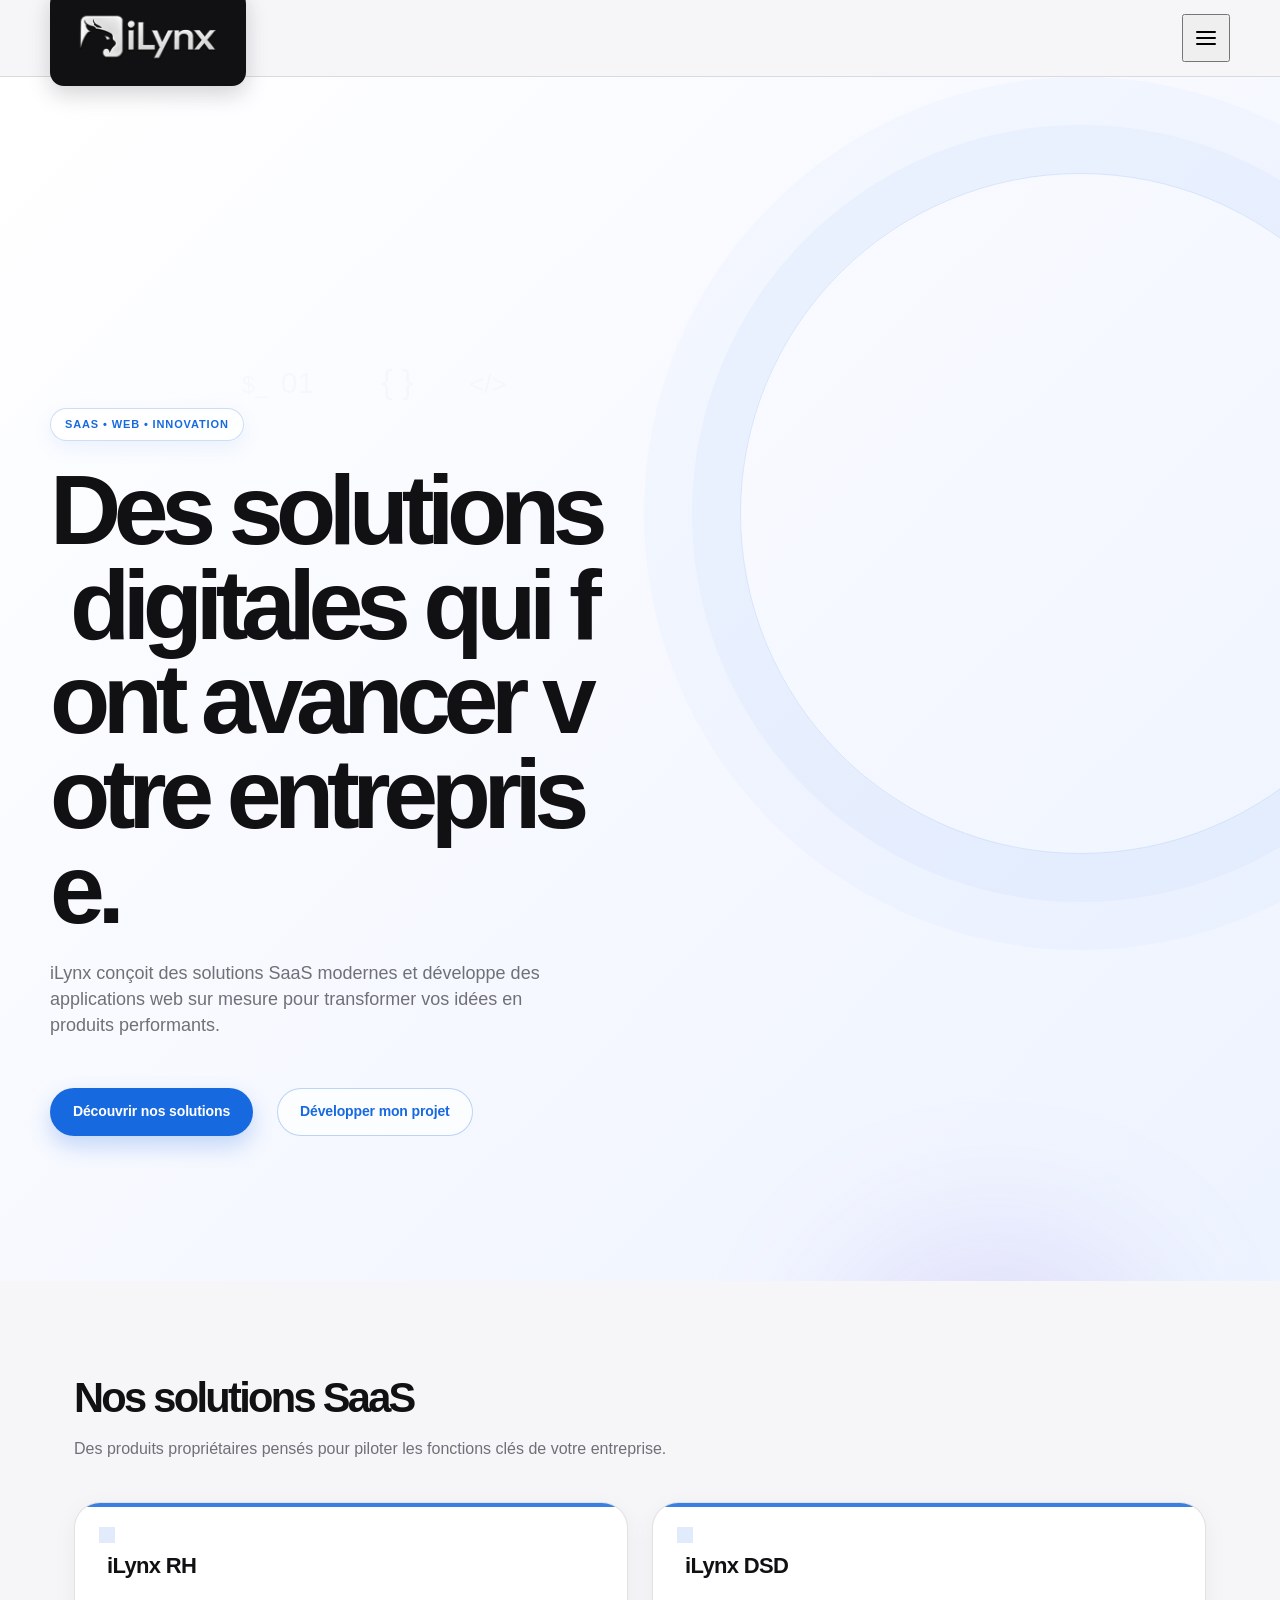
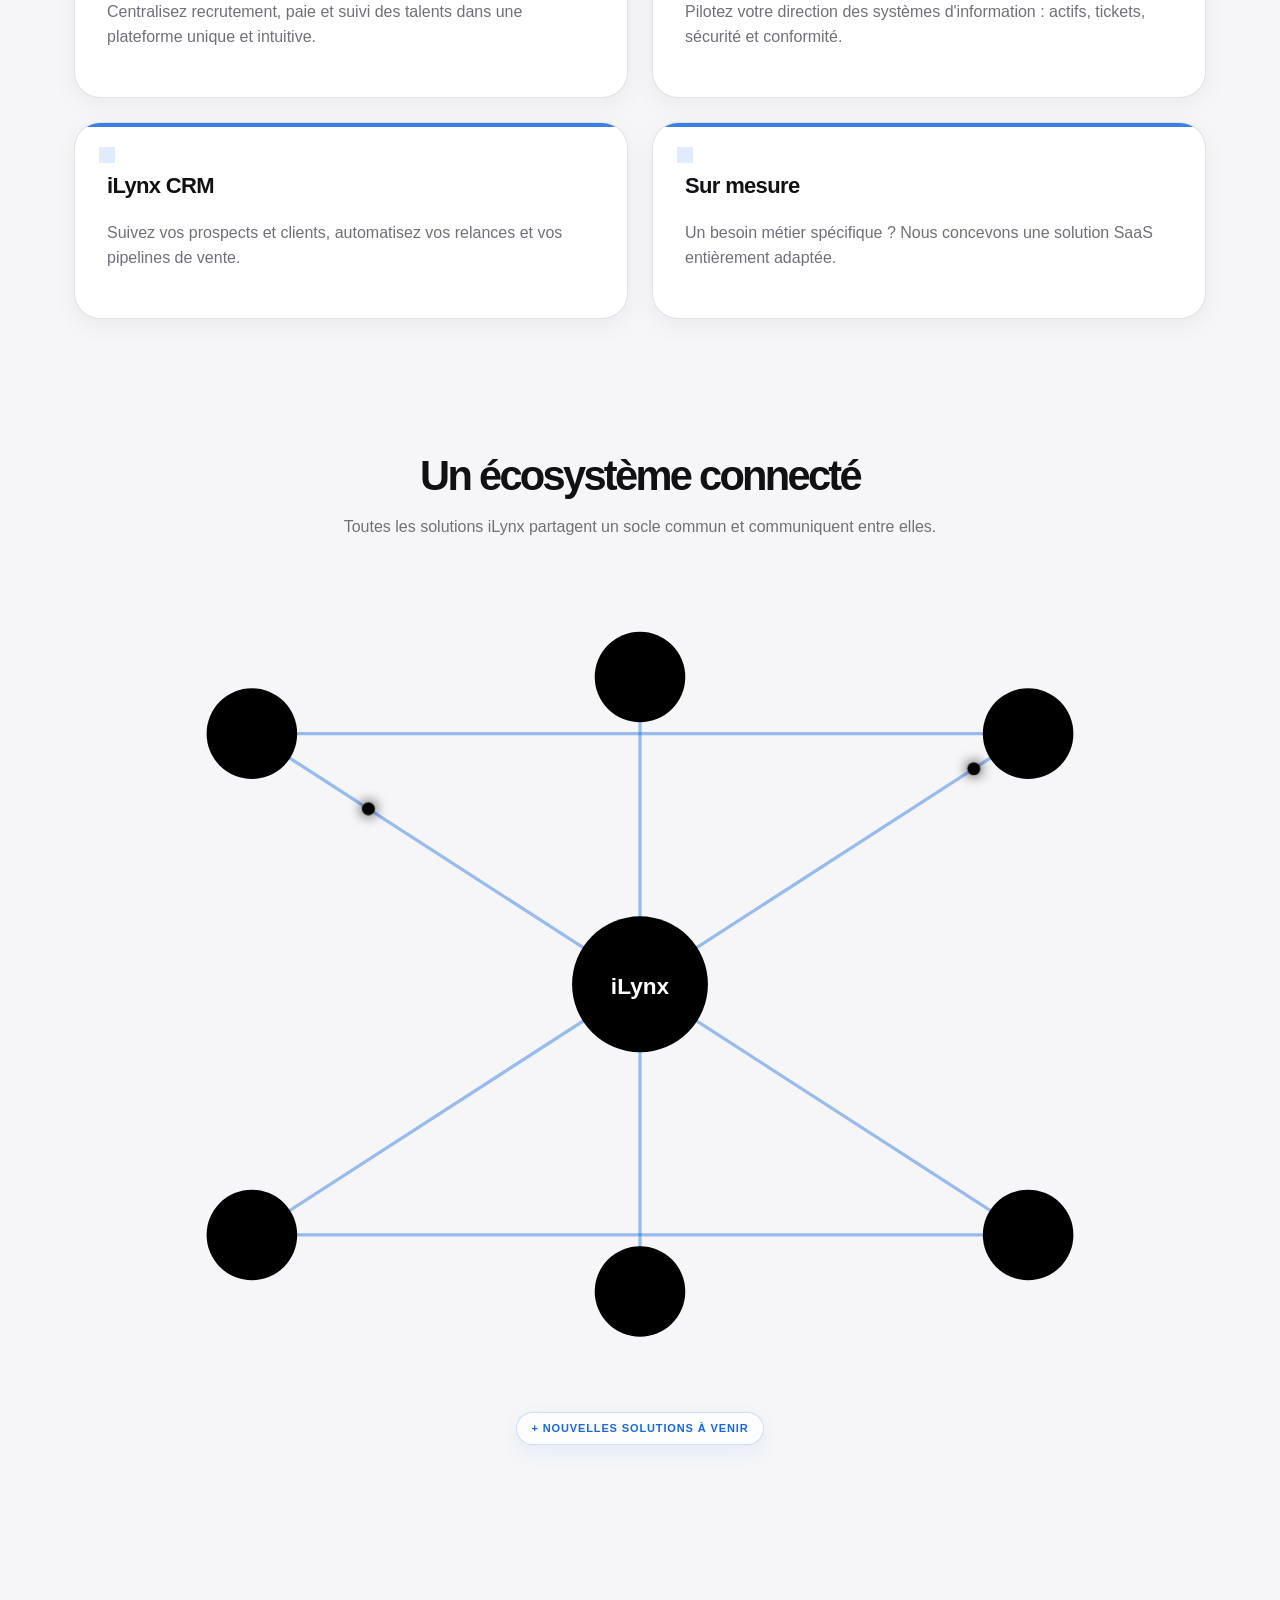
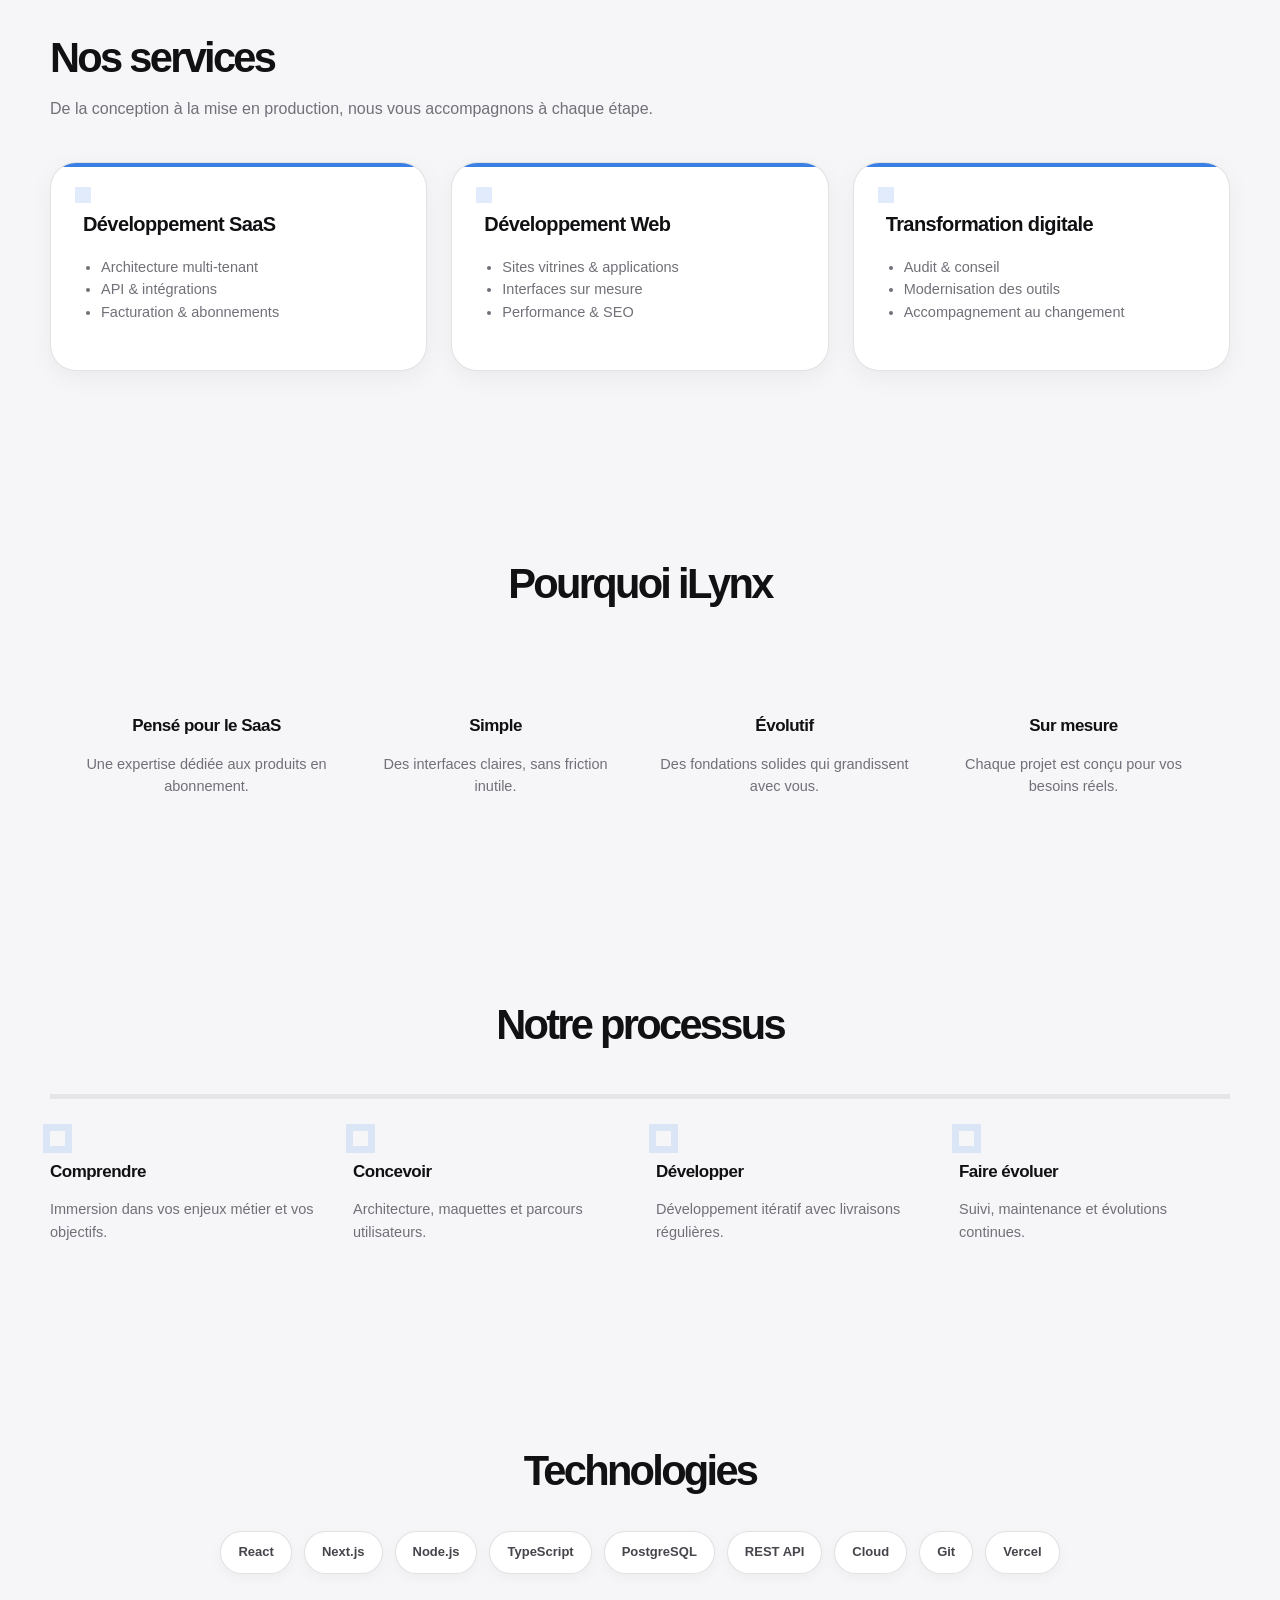
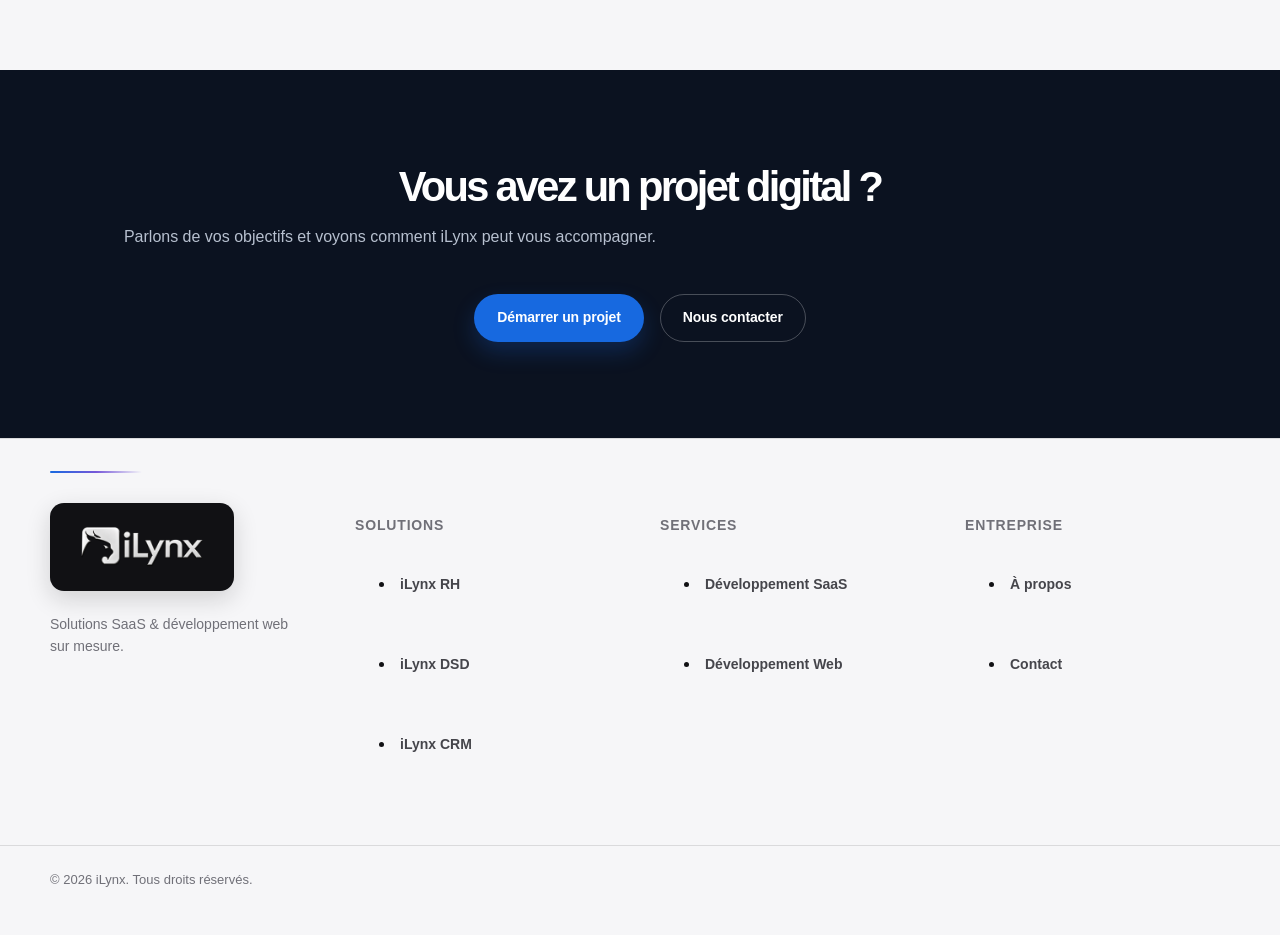
==== index.html @ 62eb61f1 "Add files via upload" ====
<!DOCTYPE html>
<html lang="fr">
<head>
<meta charset="UTF-8">
<meta name="viewport" content="width=device-width, initial-scale=1.0">
<title>iLynx — Solutions SaaS &amp; Développement Web</title>
<meta name="description" content="iLynx conçoit des solutions SaaS innovantes et développe des applications web sur mesure pour accompagner les entreprises dans leur transformation digitale.">
<meta property="og:title" content="iLynx — Solutions SaaS & Développement Web">
<meta property="og:description" content="iLynx conçoit des solutions SaaS innovantes et développe des applications web sur mesure.">
<meta property="og:type" content="website">
<meta name="twitter:card" content="summary_large_image">
<link rel="canonical" href="https://www.ilynx.fr/">
<link rel="icon" href="assets/favicon.png">
<meta name="theme-color" content="#2563EB">
<link rel="preconnect" href="https://fonts.googleapis.com">
<link href="https://fonts.googleapis.com/css2?family=Montserrat:wght@400;500;600;700;800&display=swap" rel="stylesheet">
<link rel="stylesheet" href="assets/utilities.css">
<link rel="stylesheet" href="assets/styles.css">
</head>
<body>

<!-- ===== HEADER ===== -->
<header class="site-header">
  <div class="container flex items-center justify-between" style="height:76px">
    <a href="index.html" class="flex items-center gap-2" aria-label="iLynx — accueil">
      <img src="assets/iLynx-logo-light.png" alt="iLynx" style="height:96px">
    </a>
    <nav class="hidden md:flex items-center gap-8" aria-label="Navigation principale">
      <a class="nav-link" href="index.html">Accueil</a>
      <a class="nav-link" href="solutions.html">Solutions SaaS</a>
      <a class="nav-link" href="services.html">Services</a>
      <a class="nav-link" href="a-propos.html">À propos</a>
      <a class="nav-link" href="contact.html">Contact</a>
    </nav>
    <div class="hidden md:flex">
      <a href="contact.html" class="btn btn-primary">Parler à un expert</a>
    </div>
    <button class="md:hidden" data-menu-toggle aria-label="Ouvrir le menu" aria-expanded="false" style="width:48px;height:48px;display:flex;align-items:center;justify-content:center">
      <svg width="24" height="24" viewBox="0 0 24 24" fill="none" stroke="currentColor" stroke-width="2" stroke-linecap="round"><path d="M3 6h18M3 12h18M3 18h18"/></svg>
    </button>
  </div>
  <div class="md:hidden glass" data-mobile-menu style="max-height:0; overflow:hidden; transition:max-height .3s ease; border-top:1px solid var(--card-border)">
    <nav class="container flex flex-col gap-1 py-4" aria-label="Navigation mobile">
      <a class="nav-link py-3" href="index.html">Accueil</a>
      <a class="nav-link py-3" href="solutions.html">Solutions SaaS</a>
      <a class="nav-link py-3" href="services.html">Services</a>
      <a class="nav-link py-3" href="a-propos.html">À propos</a>
      <a class="nav-link py-3" href="contact.html">Contact</a>
      <a href="contact.html" class="btn btn-primary justify-center mt-2">Parler à un expert</a>
    </nav>
  </div>
</header>

<!-- ===== HERO ===== -->
<section class="hero">
  <div class="mesh" aria-hidden="true"></div>
  <canvas id="binary-canvas" aria-hidden="true"></canvas>
  <span class="code-symbol" aria-hidden="true" style="top:14%;left:6%;font-size:34px;color:var(--accent-blue)">{ }</span>
  <span class="code-symbol" aria-hidden="true" style="top:64%;left:10%;font-size:26px;color:var(--accent-green);animation-delay:1s">&lt;/&gt;</span>
  <span class="code-symbol" aria-hidden="true" style="top:22%;right:8%;font-size:30px;color:var(--accent-violet);animation-delay:2s">01</span>
  <span class="code-symbol" aria-hidden="true" style="top:72%;right:14%;font-size:24px;color:var(--accent-cyan);animation-delay:.5s">$_</span>

  <div class="container relative grid md:grid-cols-2 gap-14 items-center" style="z-index:1">
    <div>
      <span class="hero-badge">SaaS • Web • Innovation</span>
      <h1 class="mt-6" data-letters>Des solutions digitales qui font avancer votre entreprise.</h1>
      <p class="mt-6" style="color:var(--muted); font-size:18px; max-width:52ch">
        iLynx conçoit des solutions SaaS modernes et développe des applications web sur mesure pour transformer vos idées en produits performants.
      </p>
      <div class="flex flex-wrap gap-4 mt-8">
        <a href="solutions.html" class="btn btn-primary">Découvrir nos solutions</a>
        <a href="contact.html" class="btn btn-ghost">Développer mon projet</a>
      </div>
    </div>

    <div class="dash p-6" aria-hidden="true">
      <div class="flex items-center justify-between mb-5">
        <div class="flex gap-2">
          <span style="width:10px;height:10px;border-radius:999px;background:var(--accent-orange)"></span>
          <span style="width:10px;height:10px;border-radius:999px;background:var(--accent-green)"></span>
          <span style="width:10px;height:10px;border-radius:999px;background:var(--accent-blue)"></span>
        </div>
        <span style="font-size:12px;color:var(--muted)">iLynx • dashboard</span>
      </div>
      <div class="grid grid-cols-3 gap-4 mb-5">
        <div class="card p-4" style="--card-accent:var(--accent-blue)">
          <p style="font-size:11px;color:var(--muted)">Utilisateurs actifs</p>
          <p style="font-size:22px;font-weight:800">12 480</p>
        </div>
        <div class="card p-4" style="--card-accent:var(--accent-cyan)">
          <p style="font-size:11px;color:var(--muted)">Uptime</p>
          <p style="font-size:22px;font-weight:800">99,98%</p>
        </div>
        <div class="card p-4" style="--card-accent:var(--accent-violet)">
          <p style="font-size:11px;color:var(--muted)">Déploiements</p>
          <p style="font-size:22px;font-weight:800">+38</p>
        </div>
      </div>
      <div class="flex flex-col gap-2">
        <div class="dash-bar" style="width:92%"></div>
        <div class="dash-bar" style="width:68%; background:linear-gradient(90deg,var(--accent-violet),var(--accent-cyan))"></div>
        <div class="dash-bar" style="width:80%; background:linear-gradient(90deg,var(--accent-green),var(--accent-cyan))"></div>
        <div class="dash-bar" style="width:45%; background:linear-gradient(90deg,var(--accent-orange),var(--accent-violet))"></div>
      </div>
    </div>
  </div>
</section>

<!-- ===== SOLUTIONS SAAS ===== -->
<section class="container" style="padding:96px 24px">
  <div class="reveal max-w-2xl">
    <h2 style="font-size:clamp(1.9rem,3.4vw,2.6rem)">Nos solutions SaaS</h2>
    <p class="mt-3" style="color:var(--muted)">Des produits propriétaires pensés pour piloter les fonctions clés de votre entreprise.</p>
  </div>

  <div class="grid md:grid-cols-2 gap-6 mt-10">
    <a href="solutions/rh.html" class="card reveal" data-tilt style="--card-accent:var(--accent-blue)">
      <span class="accent-dot"></span>
      <h3 class="mt-4" style="font-size:22px">iLynx RH</h3>
      <p class="mt-2" style="color:var(--muted)">Centralisez recrutement, paie et suivi des talents dans une plateforme unique et intuitive.</p>
    </a>
    <a href="solutions/dsd.html" class="card reveal" data-tilt style="--card-accent:var(--accent-cyan)">
      <span class="accent-dot"></span>
      <h3 class="mt-4" style="font-size:22px">iLynx DSD</h3>
      <p class="mt-2" style="color:var(--muted)">Pilotez votre direction des systèmes d'information : actifs, tickets, sécurité et conformité.</p>
    </a>
    <a href="solutions/crm.html" class="card reveal" data-tilt style="--card-accent:var(--accent-violet)">
      <span class="accent-dot"></span>
      <h3 class="mt-4" style="font-size:22px">iLynx CRM</h3>
      <p class="mt-2" style="color:var(--muted)">Suivez vos prospects et clients, automatisez vos relances et vos pipelines de vente.</p>
    </a>
    <a href="services.html" class="card reveal" data-tilt style="--card-accent:var(--accent-green)">
      <span class="accent-dot"></span>
      <h3 class="mt-4" style="font-size:22px">Sur mesure</h3>
      <p class="mt-2" style="color:var(--muted)">Un besoin métier spécifique ? Nous concevons une solution SaaS entièrement adaptée.</p>
    </a>
  </div>
</section>

<!-- ===== ECOSYSTEME ===== -->
<section class="container reveal" style="padding:40px 24px 96px">
  <div class="text-center max-w-2xl mx-auto">
    <h2 style="font-size:clamp(1.9rem,3.4vw,2.6rem)">Un écosystème connecté</h2>
    <p class="mt-3" style="color:var(--muted)">Toutes les solutions iLynx partagent un socle commun et communiquent entre elles.</p>
  </div>
  <div class="flex justify-center mt-10">
    <svg class="ecosystem-network" viewBox="0 0 700 500" role="img" aria-label="Écosystème iLynx connecté">
      <defs>
        <linearGradient id="eco-gradient-blue" x1="0" y1="0" x2="1" y2="1"><stop offset="0" stop-color="var(--accent-blue)"/><stop offset="1" stop-color="var(--accent-violet)"/></linearGradient>
        <filter id="eco-glow" x="-80%" y="-80%" width="260%" height="260%"><feGaussianBlur stdDeviation="4" result="blur"/><feMerge><feMergeNode in="blur"/><feMergeNode in="SourceGraphic"/></feMerge></filter>
      </defs>
      <g class="ecosystem-connections" fill="none" stroke="url(#eco-gradient-blue)" stroke-width="2">
        <line class="eco-line" x1="350" y1="250" x2="110" y2="95"/><line class="eco-line" x1="350" y1="250" x2="350" y2="60"/><line class="eco-line" x1="350" y1="250" x2="590" y2="95"/><line class="eco-line" x1="350" y1="250" x2="110" y2="405"/><line class="eco-line" x1="350" y1="250" x2="350" y2="440"/><line class="eco-line" x1="350" y1="250" x2="590" y2="405"/><line class="eco-line eco-cross" x1="110" y1="95" x2="590" y2="95"/><line class="eco-line eco-cross" x1="110" y1="405" x2="590" y2="405"/>
      </g>
      <g class="eco-particles" fill="var(--accent-cyan)" filter="url(#eco-glow)">
        <circle class="eco-particle" r="4"><animateMotion dur="4s" repeatCount="indefinite" path="M350 250 L110 95"/></circle><circle class="eco-particle" r="4"><animateMotion dur="5s" begin="-1.5s" repeatCount="indefinite" path="M350 250 L590 95"/></circle><circle class="eco-particle" r="4"><animateMotion dur="4.5s" begin="-2s" repeatCount="indefinite" path="M350 250 L110 405"/></circle><circle class="eco-particle" r="4"><animateMotion dur="5.5s" begin="-2.8s" repeatCount="indefinite" path="M350 250 L590 405"/></circle>
      </g>
      <g class="eco-orbit eco-orbit-one" fill="none" stroke="var(--accent-blue)" stroke-opacity=".18"><ellipse cx="350" cy="250" rx="238" ry="145"/></g>
      <g class="eco-orbit eco-orbit-two" fill="none" stroke="var(--accent-violet)" stroke-opacity=".16"><ellipse cx="350" cy="250" rx="165" ry="218"/></g>
      <g class="eco-nodes">
        <circle class="eco-core" cx="350" cy="250" r="42" fill="var(--accent-blue)"/><text class="eco-core-label" x="350" y="256" text-anchor="middle" fill="#fff" font-weight="700" font-size="14">iLynx</text>
        <g class="eco-node"><circle cx="110" cy="95" r="28" fill="var(--card)" stroke="var(--accent-blue)" stroke-width="2"/><text x="110" y="100" text-anchor="middle" fill="var(--text)" font-weight="700" font-size="11">RH</text></g>
        <g class="eco-node"><circle cx="350" cy="60" r="28" fill="var(--card)" stroke="var(--accent-cyan)" stroke-width="2"/><text x="350" y="65" text-anchor="middle" fill="var(--text)" font-weight="700" font-size="11">DSD</text></g>
        <g class="eco-node"><circle cx="590" cy="95" r="28" fill="var(--card)" stroke="var(--accent-violet)" stroke-width="2"/><text x="590" y="100" text-anchor="middle" fill="var(--text)" font-weight="700" font-size="11">CRM</text></g>
        <g class="eco-node"><circle cx="110" cy="405" r="28" fill="var(--card)" stroke="var(--accent-green)" stroke-width="2"/><text x="110" y="410" text-anchor="middle" fill="var(--text)" font-weight="700" font-size="11">WEB</text></g>
        <g class="eco-node"><circle cx="350" cy="440" r="28" fill="var(--card)" stroke="var(--accent-orange)" stroke-width="2"/><text x="350" y="445" text-anchor="middle" fill="var(--text)" font-weight="700" font-size="11">SaaS</text></g>
        <g class="eco-node"><circle cx="590" cy="405" r="28" fill="var(--card)" stroke="var(--accent-cyan)" stroke-width="2"/><text x="590" y="410" text-anchor="middle" fill="var(--text)" font-weight="700" font-size="11">API</text></g>
      </g>
    </svg>
  </div>
  <div class="text-center mt-6">
    <span class="hero-badge">+ nouvelles solutions à venir</span>
  </div>
</section>

<!-- ===== SERVICES ===== -->
<section style="background:color-mix(in srgb, var(--card) 60%, var(--bg)); padding:96px 0">
  <div class="container">
    <div class="reveal max-w-2xl">
      <h2 style="font-size:clamp(1.9rem,3.4vw,2.6rem)">Nos services</h2>
      <p class="mt-3" style="color:var(--muted)">De la conception à la mise en production, nous vous accompagnons à chaque étape.</p>
    </div>
    <div class="grid md:grid-cols-3 gap-6 mt-10">
      <a href="services/developpement-saas.html" class="card reveal" data-tilt style="--card-accent:var(--accent-orange)">
        <span class="accent-dot"></span>
        <h3 class="mt-4" style="font-size:20px">Développement SaaS</h3>
        <ul class="mt-3" style="color:var(--muted); font-size:14.5px; padding-left:18px">
          <li>Architecture multi-tenant</li>
          <li>API &amp; intégrations</li>
          <li>Facturation &amp; abonnements</li>
        </ul>
      </a>
      <a href="services/developpement-web.html" class="card reveal" data-tilt style="--card-accent:var(--accent-violet)">
        <span class="accent-dot"></span>
        <h3 class="mt-4" style="font-size:20px">Développement Web</h3>
        <ul class="mt-3" style="color:var(--muted); font-size:14.5px; padding-left:18px">
          <li>Sites vitrines &amp; applications</li>
          <li>Interfaces sur mesure</li>
          <li>Performance &amp; SEO</li>
        </ul>
      </a>
      <a href="services.html" class="card reveal" data-tilt style="--card-accent:var(--accent-cyan)">
        <span class="accent-dot"></span>
        <h3 class="mt-4" style="font-size:20px">Transformation digitale</h3>
        <ul class="mt-3" style="color:var(--muted); font-size:14.5px; padding-left:18px">
          <li>Audit &amp; conseil</li>
          <li>Modernisation des outils</li>
          <li>Accompagnement au changement</li>
        </ul>
      </a>
    </div>
  </div>
</section>

<!-- ===== POURQUOI ILYNX ===== -->
<section class="container reveal" style="padding:96px 24px">
  <h2 class="text-center" style="font-size:clamp(1.9rem,3.4vw,2.6rem)">Pourquoi iLynx</h2>
  <div class="grid md:grid-cols-4 gap-6 mt-10">
    <div class="text-center">
      <div class="mx-auto flex items-center justify-center" style="width:56px;height:56px;border-radius:16px;background:color-mix(in srgb, var(--accent-blue) 14%, transparent)">
        <svg width="26" height="26" fill="none" stroke="var(--accent-blue)" stroke-width="2"><path d="M3 21h20M6 21V9l7-5 7 5v12" stroke-linecap="round" stroke-linejoin="round"/></svg>
      </div>
      <h3 class="mt-4" style="font-size:17px">Pensé pour le SaaS</h3>
      <p class="mt-2" style="color:var(--muted); font-size:14.5px">Une expertise dédiée aux produits en abonnement.</p>
    </div>
    <div class="text-center">
      <div class="mx-auto flex items-center justify-center" style="width:56px;height:56px;border-radius:16px;background:color-mix(in srgb, var(--accent-cyan) 14%, transparent)">
        <svg width="26" height="26" fill="none" stroke="var(--accent-cyan)" stroke-width="2"><path d="M4 12h20M4 6h20M4 18h20" stroke-linecap="round"/></svg>
      </div>
      <h3 class="mt-4" style="font-size:17px">Simple</h3>
      <p class="mt-2" style="color:var(--muted); font-size:14.5px">Des interfaces claires, sans friction inutile.</p>
    </div>
    <div class="text-center">
      <div class="mx-auto flex items-center justify-center" style="width:56px;height:56px;border-radius:16px;background:color-mix(in srgb, var(--accent-violet) 14%, transparent)">
        <svg width="26" height="26" fill="none" stroke="var(--accent-violet)" stroke-width="2"><path d="M13 3v18M3 13h18" stroke-linecap="round"/></svg>
      </div>
      <h3 class="mt-4" style="font-size:17px">Évolutif</h3>
      <p class="mt-2" style="color:var(--muted); font-size:14.5px">Des fondations solides qui grandissent avec vous.</p>
    </div>
    <div class="text-center">
      <div class="mx-auto flex items-center justify-center" style="width:56px;height:56px;border-radius:16px;background:color-mix(in srgb, var(--accent-green) 14%, transparent)">
        <svg width="26" height="26" fill="none" stroke="var(--accent-green)" stroke-width="2"><path d="M12 3l9 4-9 4-9-4 9-4zM3 15l9 4 9-4" stroke-linecap="round" stroke-linejoin="round"/></svg>
      </div>
      <h3 class="mt-4" style="font-size:17px">Sur mesure</h3>
      <p class="mt-2" style="color:var(--muted); font-size:14.5px">Chaque projet est conçu pour vos besoins réels.</p>
    </div>
  </div>
</section>

<!-- ===== PROCESSUS ===== -->
<section style="background:color-mix(in srgb, var(--card) 60%, var(--bg)); padding:96px 0">
  <div class="container reveal" data-timeline>
    <h2 class="text-center" style="font-size:clamp(1.9rem,3.4vw,2.6rem)">Notre processus</h2>
    <div class="timeline-track mt-12 mb-8"><div class="timeline-fill"></div></div>
    <div class="grid md:grid-cols-4 gap-8">
      <div>
        <div class="timeline-dot" style="background:var(--accent-blue); color:var(--accent-blue)"></div>
        <h3 class="mt-4" style="font-size:17px">Comprendre</h3>
        <p class="mt-2" style="color:var(--muted); font-size:14.5px">Immersion dans vos enjeux métier et vos objectifs.</p>
      </div>
      <div>
        <div class="timeline-dot" style="background:var(--accent-cyan); color:var(--accent-cyan)"></div>
        <h3 class="mt-4" style="font-size:17px">Concevoir</h3>
        <p class="mt-2" style="color:var(--muted); font-size:14.5px">Architecture, maquettes et parcours utilisateurs.</p>
      </div>
      <div>
        <div class="timeline-dot" style="background:var(--accent-violet); color:var(--accent-violet)"></div>
        <h3 class="mt-4" style="font-size:17px">Développer</h3>
        <p class="mt-2" style="color:var(--muted); font-size:14.5px">Développement itératif avec livraisons régulières.</p>
      </div>
      <div>
        <div class="timeline-dot" style="background:var(--accent-green); color:var(--accent-green)"></div>
        <h3 class="mt-4" style="font-size:17px">Faire évoluer</h3>
        <p class="mt-2" style="color:var(--muted); font-size:14.5px">Suivi, maintenance et évolutions continues.</p>
      </div>
    </div>
  </div>
</section>

<!-- ===== TECHNOLOGIES ===== -->
<section class="container reveal" style="padding:96px 24px">
  <h2 class="text-center" style="font-size:clamp(1.9rem,3.4vw,2.6rem)">Technologies</h2>
  <div class="flex flex-wrap justify-center gap-3 mt-10">
    <span class="tech-badge" style="--badge-color:var(--accent-blue); animation-delay:.1s">React</span>
    <span class="tech-badge" style="--badge-color:var(--accent-violet); animation-delay:.3s">Next.js</span>
    <span class="tech-badge" style="--badge-color:var(--accent-green); animation-delay:.5s">Node.js</span>
    <span class="tech-badge" style="--badge-color:var(--accent-blue); animation-delay:.2s">TypeScript</span>
    <span class="tech-badge" style="--badge-color:var(--accent-cyan); animation-delay:.4s">PostgreSQL</span>
    <span class="tech-badge" style="--badge-color:var(--accent-orange); animation-delay:.6s">REST API</span>
    <span class="tech-badge" style="--badge-color:var(--accent-cyan); animation-delay:.15s">Cloud</span>
    <span class="tech-badge" style="--badge-color:var(--accent-green); animation-delay:.35s">Git</span>
    <span class="tech-badge" style="--badge-color:var(--accent-blue); animation-delay:.55s">Vercel</span>
  </div>
</section>

<!-- ===== CTA ===== -->
<section style="position:relative; overflow:hidden; padding:96px 0; background:#0b1220; color:#fff">
  <div class="mesh" aria-hidden="true" style="opacity:.5"></div>
  <div class="container relative text-center" style="z-index:1">
    <h2 style="font-size:clamp(1.9rem,3.4vw,2.6rem); color:#fff">Vous avez un projet digital ?</h2>
    <p class="mt-3" style="color:#b7c0cf">Parlons de vos objectifs et voyons comment iLynx peut vous accompagner.</p>
    <div class="flex flex-wrap justify-center gap-4 mt-8">
      <a href="contact.html" class="btn btn-primary">Démarrer un projet</a>
      <a href="contact.html" class="btn" style="border:1px solid rgba(255,255,255,.25); color:#fff">Nous contacter</a>
    </div>
  </div>
</section>

<!-- ===== FOOTER ===== -->
<footer style="padding:64px 0 32px">
  <div class="container grid md:grid-cols-4 gap-10">
    <div>
      <img src="assets/iLynx-logo-light.png" alt="iLynx" style="height:88px">
      <p class="mt-4" style="color:var(--muted); font-size:14px; max-width:32ch">Solutions SaaS &amp; développement web sur mesure.</p>
    </div>
    <div>
      <h3 style="font-size:14px; text-transform:uppercase; letter-spacing:.06em; color:var(--muted)">Solutions</h3>
      <ul class="mt-4 flex flex-col gap-2">
        <li><a class="nav-link" href="solutions/rh.html">iLynx RH</a></li>
        <li><a class="nav-link" href="solutions/dsd.html">iLynx DSD</a></li>
        <li><a class="nav-link" href="solutions/crm.html">iLynx CRM</a></li>
      </ul>
    </div>
    <div>
      <h3 style="font-size:14px; text-transform:uppercase; letter-spacing:.06em; color:var(--muted)">Services</h3>
      <ul class="mt-4 flex flex-col gap-2">
        <li><a class="nav-link" href="services/developpement-saas.html">Développement SaaS</a></li>
        <li><a class="nav-link" href="services/developpement-web.html">Développement Web</a></li>
      </ul>
    </div>
    <div>
      <h3 style="font-size:14px; text-transform:uppercase; letter-spacing:.06em; color:var(--muted)">Entreprise</h3>
      <ul class="mt-4 flex flex-col gap-2">
        <li><a class="nav-link" href="a-propos.html">À propos</a></li>
        <li><a class="nav-link" href="contact.html">Contact</a></li>
      </ul>
    </div>
  </div>
  <div class="rainbow-rule mt-12"></div>
  <p class="container mt-6" style="color:var(--muted); font-size:13px">© <span data-year></span> iLynx. Tous droits réservés.</p>
</footer>

<script src="assets/main.js"></script>
</body>
</html>
---- assets/utilities.css ----
/* ===== minimal utility layer (Tailwind-like, no build step needed) ===== */
.flex{display:flex}
.grid{display:grid}
.hidden{display:none}
.inline-flex{display:inline-flex}
.flex-col{flex-direction:column}
.flex-wrap{flex-wrap:wrap}
.items-center{align-items:center}
.justify-between{justify-content:space-between}
.justify-center{justify-content:center}
.text-center{text-align:center}
.relative{position:relative}
.absolute{position:absolute}
.inset-0{inset:0}
.mx-auto{margin-left:auto;margin-right:auto}

.gap-1{gap:4px} .gap-2{gap:8px} .gap-3{gap:12px} .gap-4{gap:16px}
.gap-6{gap:24px} .gap-8{gap:32px} .gap-10{gap:40px} .gap-14{gap:56px}

.mt-2{margin-top:8px} .mt-3{margin-top:12px} .mt-4{margin-top:16px}
.mt-6{margin-top:24px} .mt-8{margin-top:32px} .mt-10{margin-top:40px} .mt-12{margin-top:48px}
.mb-5{margin-bottom:20px} .mb-8{margin-bottom:32px}
.p-4{padding:16px} .p-6{padding:24px}
.py-3{padding-top:12px;padding-bottom:12px}
.py-4{padding-top:16px;padding-bottom:16px}

.max-w-2xl{max-width:42rem}
.w-full{width:100%}

.grid-cols-3{grid-template-columns:repeat(3,minmax(0,1fr))}

@media (min-width:768px){
  .md\:flex{display:flex}
  .md\:hidden{display:none}
  .md\:grid-cols-2{grid-template-columns:repeat(2,minmax(0,1fr))}
  .md\:grid-cols-3{grid-template-columns:repeat(3,minmax(0,1fr))}
  .md\:grid-cols-4{grid-template-columns:repeat(4,minmax(0,1fr))}
}
@media (max-width:767px){
  .grid-cols-3{grid-template-columns:repeat(3,minmax(0,1fr))}
  .container .grid{grid-template-columns:1fr}
  .container .grid.grid-cols-3{grid-template-columns:repeat(3,minmax(0,1fr))}
}

[data-mobile-menu].open{max-height:420px !important}
---- assets/styles.css ----
/* iLynx — Nouvelle direction artistique : la plateforme des solutions digitales */

:root {
  --ink: #111114;
  --ink-soft: #45454b;
  --muted: #707078;
  --paper: #f6f6f8;
  --white: #fff;
  --blue: #1769e0;
  --blue-dark: #0d4fb9;
  --blue-soft: #eaf2ff;
  --violet: #7658d8;
  --green: #1c9b68;
  --orange: #e47732;
  --line: rgba(17,17,20,.12);
  --line-dark: rgba(17,17,20,.22);
  --radius: 26px;
  --shadow: 0 18px 50px rgba(20, 28, 52, .09);
  --shadow-hover: 0 28px 70px rgba(20, 28, 52, .16);
}

* { box-sizing: border-box; }
html { scroll-behavior: smooth; background: var(--paper); }
body {
  margin: 0;
  color: var(--ink);
  background: var(--paper);
  font-family: -apple-system, BlinkMacSystemFont, "SF Pro Display", "SF Pro Text", "Segoe UI", Inter, Arial, sans-serif;
  font-size: 16px;
  line-height: 1.55;
  -webkit-font-smoothing: antialiased;
  text-rendering: optimizeLegibility;
}
img { max-width: 100%; height: auto; }
a { color: inherit; text-decoration: none; }
::selection { color: #fff; background: var(--blue); }
:focus-visible { outline: 3px solid var(--blue); outline-offset: 4px; border-radius: 8px; }
.container { width: min(1180px, calc(100% - 56px)); margin-inline: auto; padding: 0; }

/* Navigation : logo plus grand et toujours lisible sur fond clair */
.site-header {
  position: sticky;
  top: 0;
  z-index: 100;
  min-height: 72px;
  background: rgba(246,246,248,.86);
  border-bottom: 1px solid var(--line);
  backdrop-filter: blur(24px) saturate(160%);
  -webkit-backdrop-filter: blur(24px) saturate(160%);
  transition: background .25s ease, box-shadow .25s ease;
}
.site-header.scrolled { background: rgba(246,246,248,.96); box-shadow: 0 8px 28px rgba(17,17,20,.07); }
.site-header > .container { min-height: 72px; }
.site-header img {
  display: block;
  width: 172px;
  height: auto;
  max-width: none;
  max-height: none;
  padding: 9px 15px;
  border-radius: 14px;
  background: #111114;
  object-fit: contain;
  box-shadow: 0 6px 18px rgba(17,17,20,.15);
}
.nav-link {
  position: relative;
  display: inline-flex;
  align-items: center;
  min-height: 72px;
  padding: 0 5px;
  color: var(--ink-soft);
  font-size: 14px;
  font-weight: 550;
  transition: color .2s ease;
}
.nav-link::after {
  content: "";
  position: absolute;
  right: 5px;
  bottom: 16px;
  left: 5px;
  height: 2px;
  border-radius: 99px;
  background: var(--blue);
  transform: scaleX(0);
  transform-origin: center;
  transition: transform .2s ease;
}
.nav-link:hover { color: var(--blue); }
.nav-link:hover::after { transform: scaleX(1); }

/* Boutons */
.btn {
  display: inline-flex;
  align-items: center;
  justify-content: center;
  gap: 8px;
  min-height: 46px;
  padding: 12px 22px;
  border: 1px solid transparent;
  border-radius: 999px;
  font-size: 14px;
  font-weight: 650;
  letter-spacing: -.01em;
  transition: transform .25s ease, background .25s ease, box-shadow .25s ease, border-color .25s ease;
}
.btn:hover { transform: translateY(-2px); }
.btn-primary { color: #fff; background: var(--blue); box-shadow: 0 10px 22px rgba(23,105,224,.24); }
.btn-primary:hover { background: var(--blue-dark); box-shadow: 0 14px 30px rgba(23,105,224,.32); }
.btn-ghost { color: var(--blue); background: rgba(255,255,255,.65); border-color: rgba(23,105,224,.28); }
.btn-ghost:hover { background: #fff; border-color: var(--blue); box-shadow: var(--shadow); }

/* Hero : message clair, sans dashboard qui bloque la vue */
.hero {
  position: relative;
  overflow: hidden;
  min-height: 650px;
  padding: clamp(100px, 13vw, 170px) 0 clamp(95px, 12vw, 145px);
  background: linear-gradient(135deg, #fff 0%, #f7f9ff 48%, #edf3ff 100%);
}
.hero::before {
  content: "";
  position: absolute;
  top: 8%;
  right: -11%;
  width: 53vw;
  height: 53vw;
  max-width: 720px;
  max-height: 720px;
  border: 1px solid rgba(23,105,224,.14);
  border-radius: 50%;
  box-shadow: 0 0 0 48px rgba(23,105,224,.035), 0 0 0 96px rgba(23,105,224,.025);
  pointer-events: none;
}
.hero::after {
  content: "";
  position: absolute;
  right: 9%;
  bottom: -24%;
  width: 340px;
  height: 340px;
  border-radius: 50%;
  background: rgba(118,88,216,.13);
  filter: blur(70px);
  pointer-events: none;
}
.hero > * { position: relative; z-index: 1; }
.hero-badge {
  display: inline-flex;
  align-items: center;
  padding: 7px 14px;
  color: var(--blue);
  background: rgba(255,255,255,.78);
  border: 1px solid rgba(23,105,224,.22);
  border-radius: 999px;
  box-shadow: 0 7px 20px rgba(23,105,224,.08);
  font-size: 11px;
  font-weight: 750;
  letter-spacing: .08em;
  text-transform: uppercase;
}
.hero h1 {
  max-width: 820px;
  margin: 22px 0 20px;
  color: var(--ink);
  font-size: clamp(3.25rem, 7.7vw, 7.2rem);
  font-weight: 720;
  letter-spacing: -.075em;
  line-height: .96;
  text-wrap: balance;
}
.hero p { max-width: 610px; color: var(--ink-soft); font-size: clamp(1.08rem, 2vw, 1.32rem); line-height: 1.45; }
.hero .btn { margin-top: 18px; margin-right: 8px; }
/* Le dashboard était une distraction visuelle : il est volontairement retiré. */
.dash, .hero .dash, .hero [class*="dash"] { display: none !important; }
#binary-canvas, .code-symbol { opacity: .015; }
.mesh { opacity: .035; filter: blur(100px); }

/* Sections */
main > section:not(.hero) { padding: clamp(82px, 10vw, 132px) 0; }
main > section:nth-of-type(even) { background: var(--white); }
h2 {
  margin: 0 0 18px;
  color: var(--ink);
  font-size: clamp(2.45rem, 5vw, 5rem);
  font-weight: 720;
  letter-spacing: -.065em;
  line-height: 1;
  text-wrap: balance;
}
h3 { color: var(--ink); font-size: 1.4rem; font-weight: 680; letter-spacing: -.03em; line-height: 1.15; }
section > .container > p, .container > p { max-width: 680px; color: var(--muted); }

/* Les trois choix de la plateforme : cartes plus visibles et plus différenciées */
.card {
  position: relative;
  overflow: hidden;
  height: 100%;
  padding: 32px;
  border: 1px solid var(--line);
  border-radius: var(--radius);
  background: var(--white);
  box-shadow: 0 7px 25px rgba(20,28,52,.05);
  transition: transform .32s cubic-bezier(.2,.8,.2,1), box-shadow .32s ease, border-color .32s ease;
}
.card::before {
  content: "";
  position: absolute;
  top: 0;
  right: 0;
  left: 0;
  height: 4px;
  background: var(--card-accent, var(--blue));
  opacity: .85;
}
.card::after { display: none; }
.card:hover { transform: translateY(-9px); border-color: rgba(23,105,224,.26); box-shadow: var(--shadow-hover); }
.card h3 { margin-top: 18px; }
.card p { color: var(--muted); }
.card .accent-dot { width: 12px; height: 12px; border-radius: 50%; background: var(--card-accent, var(--blue)); box-shadow: 0 0 0 8px color-mix(in srgb, var(--card-accent, var(--blue)) 13%, transparent); }

/* Accentuation par parcours */
.card:nth-child(1) { --card-accent: var(--blue); }
.card:nth-child(2) { --card-accent: var(--violet); }
.card:nth-child(3) { --card-accent: var(--green); }
.card:nth-child(4) { --card-accent: var(--orange); }

.tech-badge { padding: 10px 17px; color: var(--ink-soft); background: var(--white); border: 1px solid var(--line); border-radius: 999px; font-size: 13px; font-weight: 600; box-shadow: 0 4px 13px rgba(17,17,20,.04); animation: none; }
.tech-badge:hover { color: var(--blue); border-color: rgba(23,105,224,.4); box-shadow: var(--shadow); transform: translateY(-3px); text-shadow: none; }
.timeline-track { height: 5px; background: #e4e5e9; box-shadow: none; }
.timeline-fill { background: linear-gradient(90deg, var(--blue), var(--violet), var(--green)); box-shadow: none; }
.timeline-dot { width: 15px; height: 15px; background: var(--blue); box-shadow: 0 0 0 7px rgba(23,105,224,.12); }
.eco-line { stroke: var(--blue); opacity: .42; }
.eco-core { color: var(--blue); }

.reveal { opacity: 0; transform: translateY(24px); transition: opacity .7s ease, transform .7s ease; }
.reveal.in { opacity: 1; transform: translateY(0); }
.rainbow-rule { height: 1px; background: var(--line); box-shadow: none; animation: none; }
footer { background: var(--paper); border-top: 1px solid var(--line); }
footer a { color: var(--muted); font-size: 14px; transition: color .2s ease; }
footer a:hover { color: var(--blue); }

@media (max-width: 767px) {
  .container { width: min(100% - 32px, 620px); }
  .site-header, .site-header > .container { min-height: 64px; }
  .site-header img { width: 142px; padding: 8px 12px; border-radius: 12px; }
  .site-header .btn { min-height: 38px; padding: 8px 14px; font-size: 12px; }
  .nav-link { min-height: 58px; }
  .hero { min-height: auto; padding-top: 88px; }
  .hero::before { top: 17%; right: -50%; width: 115vw; height: 115vw; }
  .hero h1 { font-size: clamp(3rem, 15vw, 5rem); }
  .hero .btn { width: 100%; margin: 8px 0 0; }
  main > section:not(.hero) { padding: 76px 0; }
  h2 { font-size: clamp(2.4rem, 12vw, 3.7rem); }
  .card { padding: 25px; border-radius: 22px; }
  .container .grid { grid-template-columns: 1fr; }
}

@media (prefers-reduced-motion: reduce) {
  *, *::before, *::after { animation-duration: .01ms !important; animation-iteration-count: 1 !important; scroll-behavior: auto !important; transition-duration: .01ms !important; }
}

@supports not (backdrop-filter: blur(10px)) {
  .site-header { background: rgba(246,246,248,.98); }
}

/* Menu mobile existant */
.hidden { display: none; }
[data-mobile-menu].open { max-height: 420px !important; }
@media (max-width: 767px) {
  .md\\:flex { display: none !important; }
  .md\\:hidden { display: block !important; }
}

/* Maintient les boutons d’appel à l’action lisibles dans les sections */
section .btn { margin-top: 12px; }


/* Corrections finales : logo plus présent et mieux intégré */
.site-header img {
  width: 196px;
  height: 56px;
  max-width: none;
  max-height: none;
  padding: 3px 7px;
  border-radius: 14px;
  object-fit: contain;
  object-position: center;
  background: #111114;
  box-shadow: 0 8px 22px rgba(17,17,20,.18);
  transition: transform .6s cubic-bezier(.2,.8,.2,1), box-shadow .6s ease;
}
.site-header img:hover {
  transform: scale(1.025);
  box-shadow: 0 12px 30px rgba(17,17,20,.24);
}

/* Le logo du pied de page reste lisible même lorsque le footer est blanc. */
footer img,
.site-footer img {
  display: inline-block;
  width: 184px;
  height: 58px;
  max-width: none;
  max-height: none;
  padding: 4px 9px;
  border-radius: 14px;
  object-fit: contain;
  background: #111114;
  box-shadow: 0 8px 24px rgba(17,17,20,.16);
}
footer .container:first-child,
.site-footer .container:first-child { position: relative; }
footer .container:first-child::before,
.site-footer .container:first-child::before {
  content: "";
  position: absolute;
  top: -32px;
  left: 0;
  width: 92px;
  height: 2px;
  border-radius: 99px;
  background: linear-gradient(90deg, var(--blue), var(--violet), transparent);
}

/* Slow motion : présence visuelle douce, sans mouvement agressif */
.hero::before {
  animation: orbit-slow 24s ease-in-out infinite alternate;
}
.hero::after {
  animation: ambient-glow 16s ease-in-out infinite alternate;
}
.hero-badge {
  animation: badge-breathe 5s ease-in-out infinite;
}
.hero h1 {
  animation: title-rise 1.1s cubic-bezier(.2,.8,.2,1) both;
}
.hero p {
  animation: title-rise 1.1s .12s cubic-bezier(.2,.8,.2,1) both;
}
.hero .btn {
  animation: title-rise 1.1s .22s cubic-bezier(.2,.8,.2,1) both;
}
.card {
  animation: card-float 9s ease-in-out infinite;
}
.card:nth-child(2) { animation-delay: -2.2s; }
.card:nth-child(3) { animation-delay: -4.4s; }
.card:nth-child(4) { animation-delay: -6.6s; }
.tech-badge { animation: badge-float 11s ease-in-out infinite; }
.tech-badge:nth-child(2n) { animation-delay: -3s; }
.tech-badge:nth-child(3n) { animation-delay: -6s; }

@keyframes orbit-slow {
  0% { transform: translate3d(0, 0, 0) rotate(0deg) scale(1); }
  100% { transform: translate3d(-2.5%, 3%, 0) rotate(5deg) scale(1.045); }
}
@keyframes ambient-glow {
  0% { transform: translate3d(0, 0, 0) scale(1); opacity: .7; }
  100% { transform: translate3d(-22px, -18px, 0) scale(1.16); opacity: 1; }
}
@keyframes badge-breathe {
  0%, 100% { box-shadow: 0 7px 20px rgba(23,105,224,.08); transform: translateY(0); }
  50% { box-shadow: 0 11px 28px rgba(23,105,224,.18); transform: translateY(-3px); }
}
@keyframes title-rise {
  from { opacity: 0; transform: translateY(18px); }
  to { opacity: 1; transform: translateY(0); }
}
@keyframes card-float {
  0%, 100% { transform: translateY(0); }
  50% { transform: translateY(-5px); }
}
@keyframes badge-float {
  0%, 100% { transform: translateY(0); }
  50% { transform: translateY(-4px); }
}

/* Sur mobile, le logo reste dominant mais ne déborde jamais de la navigation. */
@media (max-width: 767px) {
  .site-header img { width: 158px; height: 48px; padding: 3px 6px; }
  footer img, .site-footer img { width: 166px; height: 52px; }
}

@media (prefers-reduced-motion: reduce) {
  .hero::before, .hero::after, .hero-badge, .hero h1, .hero p, .hero .btn,
  .card, .tech-badge { animation: none !important; }
}

@media (hover: none) {
  .card { animation: none; }
}

/* Le dashboard reste masqué conformément au nouveau concept de plateforme. */
.dash, .hero .dash, .hero [class*="dash"] { display: none !important; }


/* Correction responsive globale : aucun contenu ne doit dépasser la largeur de l’écran. */
html,
body { max-width: 100%; overflow-x: hidden; }
main,
section,
header,
footer { max-width: 100%; }
.container,
.container * { min-width: 0; }

.hero h1,
h1,
h2,
h3,
p,
a { overflow-wrap: break-word; }

@media (max-width: 767px) {
  .container { width: calc(100% - 32px); max-width: 100%; }
  .hero { width: 100%; overflow: hidden; padding: 72px 0 78px; }
  .hero > .container { width: calc(100% - 32px); }
  .hero h1 {
    display: block;
    width: 100%;
    max-width: 100%;
    margin: 20px 0 18px;
    font-size: clamp(2.55rem, 10.8vw, 4.15rem);
    line-height: 1.02;
    letter-spacing: -.065em;
    white-space: normal;
    overflow-wrap: normal;
    word-break: normal;
    text-wrap: wrap;
  }
  .hero p { width: 100%; max-width: 100%; font-size: 1rem; }
  .hero-badge { max-width: 100%; font-size: 10px; letter-spacing: .06em; }
  .hero .btn { display: flex; width: 100%; max-width: 100%; margin-right: 0; }
  .hero::before { right: -62%; width: 126vw; height: 126vw; }
  .hero::after { right: -18%; width: 250px; height: 250px; }
  main > section:not(.hero) { width: 100%; overflow: hidden; }
  main > section:not(.hero) h2 { max-width: 100%; font-size: clamp(2.2rem, 10.5vw, 3.4rem); line-height: 1.03; }
  .card { width: 100%; max-width: 100%; overflow: hidden; }
  .card p { overflow-wrap: break-word; }
  .site-header > .container { width: calc(100% - 24px); }
  .site-header img { width: 148px; height: 46px; }
  footer img, .site-footer img { width: 166px; max-width: 100%; }
}

@media (min-width: 768px) {
  .hero h1 { max-width: min(820px, 100%); }
}


/* Thème partagé des pages annexes : solutions, services, entreprise et contact. */
body:not(:has(.hero)) main {
  width: min(100%, 1180px);
  margin: 0 auto;
  padding: clamp(86px, 11vw, 150px) 28px clamp(90px, 12vw, 150px);
}
body:not(:has(.hero)) main h1 {
  max-width: 900px;
  margin: 18px 0 20px;
  color: var(--ink);
  font-size: clamp(3rem, 7vw, 6.8rem);
  font-weight: 720;
  letter-spacing: -.075em;
  line-height: .98;
  text-wrap: balance;
}
body:not(:has(.hero)) main > p,
body:not(:has(.hero)) main h1 + p {
  max-width: 650px;
  color: var(--muted);
  font-size: clamp(1.05rem, 2vw, 1.3rem);
}
body:not(:has(.hero)) main ul {
  max-width: 780px;
  margin: 28px 0;
  padding: 28px 34px 28px 52px;
  border: 1px solid var(--line);
  border-radius: var(--radius);
  background: var(--white);
  box-shadow: var(--shadow);
}
body:not(:has(.hero)) main li { margin: 12px 0; color: var(--ink-soft); }
body:not(:has(.hero)) main li::marker { color: var(--blue); }
body:not(:has(.hero)) main > a.btn,
body:not(:has(.hero)) main a.btn { margin-top: 16px; }
body:not(:has(.hero)) main form {
  max-width: 720px;
  margin-top: 28px;
  padding: 30px;
  border: 1px solid var(--line);
  border-radius: var(--radius);
  background: var(--white);
  box-shadow: var(--shadow);
}
body:not(:has(.hero)) main input,
body:not(:has(.hero)) main textarea,
body:not(:has(.hero)) main select {
  width: 100%;
  max-width: 100%;
  margin: 7px 0 18px;
  padding: 14px 16px;
  border: 1px solid var(--line-dark);
  border-radius: 14px;
  background: #fff;
  color: var(--ink);
  font: inherit;
}
body:not(:has(.hero)) main input:focus,
body:not(:has(.hero)) main textarea:focus,
body:not(:has(.hero)) main select:focus { outline: 3px solid rgba(23,105,224,.18); border-color: var(--blue); }
body:not(:has(.hero)) main textarea { min-height: 150px; resize: vertical; }
body:not(:has(.hero)) footer { margin-top: 0; }

@media (max-width: 767px) {
  body:not(:has(.hero)) main {
    width: 100%;
    padding: 72px 16px 86px;
    overflow: hidden;
  }
  body:not(:has(.hero)) main h1 {
    width: 100%;
    max-width: 100%;
    font-size: clamp(2.65rem, 12vw, 4.5rem);
    line-height: 1.02;
    text-wrap: wrap;
    overflow-wrap: normal;
  }
  body:not(:has(.hero)) main > p,
  body:not(:has(.hero)) main h1 + p { width: 100%; max-width: 100%; font-size: 1rem; }
  body:not(:has(.hero)) main ul { padding: 22px 20px 22px 38px; border-radius: 22px; }
  body:not(:has(.hero)) main form { padding: 22px; border-radius: 22px; }
}

/* Compatibilité : si le navigateur ne prend pas en charge :has(), les pages restent lisibles. */
@supports not selector(body:has(.hero)) {
  body:not(.home) main { width: min(100%, 1180px); margin: 0 auto; padding: 100px 28px; }
}


/* Écosystème connecté — réseau vivant et animé */
section.container.reveal:has(svg[viewBox="0 0 600 400"]) {
  position: relative;
  overflow: hidden;
  isolation: isolate;
}
section.container.reveal:has(svg[viewBox="0 0 600 400"])::before,
section.container.reveal:has(svg[viewBox="0 0 600 400"])::after {
  content: "";
  position: absolute;
  left: 50%;
  top: 55%;
  width: min(520px, 72vw);
  aspect-ratio: 1;
  border: 1px solid rgba(23,105,224,.11);
  border-radius: 50%;
  pointer-events: none;
  z-index: -1;
  transform: translate(-50%, -50%);
  animation: ecosystem-orbit 22s linear infinite;
}
section.container.reveal:has(svg[viewBox="0 0 600 400"])::after {
  width: min(390px, 55vw);
  border-color: rgba(118,88,216,.14);
  animation-direction: reverse;
  animation-duration: 16s;
}
section.container.reveal:has(svg[viewBox="0 0 600 400"]) svg {
  position: relative;
  z-index: 2;
  overflow: visible;
  filter: drop-shadow(0 14px 28px rgba(23,105,224,.06));
}
section.container.reveal:has(svg[viewBox="0 0 600 400"]) .eco-line {
  stroke-dasharray: 12 10;
  stroke-dashoffset: 0;
  stroke-linecap: round;
  animation: ecosystem-line 5s ease-in-out infinite alternate, ecosystem-flow 3.5s linear infinite;
}
section.container.reveal:has(svg[viewBox="0 0 600 400"]) .eco-line:nth-of-type(2) { animation-delay: -.9s, -.7s; }
section.container.reveal:has(svg[viewBox="0 0 600 400"]) .eco-line:nth-of-type(3) { animation-delay: -1.8s, -1.4s; }
section.container.reveal:has(svg[viewBox="0 0 600 400"]) .eco-core {
  transform-box: fill-box;
  transform-origin: center;
  animation: ecosystem-core 4.2s ease-in-out infinite;
}
section.container.reveal:has(svg[viewBox="0 0 600 400"]) svg circle:not(.eco-core) {
  transform-box: fill-box;
  transform-origin: center;
  animation: ecosystem-node 4.8s ease-in-out infinite;
}
section.container.reveal:has(svg[viewBox="0 0 600 400"]) svg circle:nth-of-type(2) { animation-delay: -.8s; }
section.container.reveal:has(svg[viewBox="0 0 600 400"]) svg circle:nth-of-type(3) { animation-delay: -1.6s; }
section.container.reveal:has(svg[viewBox="0 0 600 400"]) svg circle:nth-of-type(4) { animation-delay: -2.4s; }
section.container.reveal:has(svg[viewBox="0 0 600 400"]) svg text { animation: ecosystem-label 5s ease-in-out infinite; }

@keyframes ecosystem-line {
  0% { opacity: .38; stroke-width: 1.5; }
  50% { opacity: 1; stroke-width: 3; }
  100% { opacity: .52; stroke-width: 2; }
}
@keyframes ecosystem-flow { to { stroke-dashoffset: -44; } }
@keyframes ecosystem-orbit {
  from { transform: translate(-50%, -50%) rotate(0deg) scale(1); }
  to { transform: translate(-50%, -50%) rotate(360deg) scale(1.04); }
}
@keyframes ecosystem-core {
  0%, 100% { transform: scale(1); filter: drop-shadow(0 0 0 rgba(23,105,224,0)); }
  50% { transform: scale(1.08); filter: drop-shadow(0 0 16px rgba(23,105,224,.46)); }
}
@keyframes ecosystem-node {
  0%, 100% { transform: scale(1); opacity: .82; }
  50% { transform: scale(1.16); opacity: 1; }
}
@keyframes ecosystem-label {
  0%, 100% { opacity: .76; }
  50% { opacity: 1; }
}
@media (max-width: 767px) {
  section.container.reveal:has(svg[viewBox="0 0 600 400"])::before { width: 125vw; top: 56%; }
  section.container.reveal:has(svg[viewBox="0 0 600 400"])::after { width: 92vw; top: 56%; }
  section.container.reveal:has(svg[viewBox="0 0 600 400"]) svg { width: 100%; height: auto; }
}
@media (prefers-reduced-motion: reduce) {
  section.container.reveal:has(svg[viewBox="0 0 600 400"])::before,
  section.container.reveal:has(svg[viewBox="0 0 600 400"])::after,
  section.container.reveal:has(svg[viewBox="0 0 600 400"]) * { animation: none !important; }
}
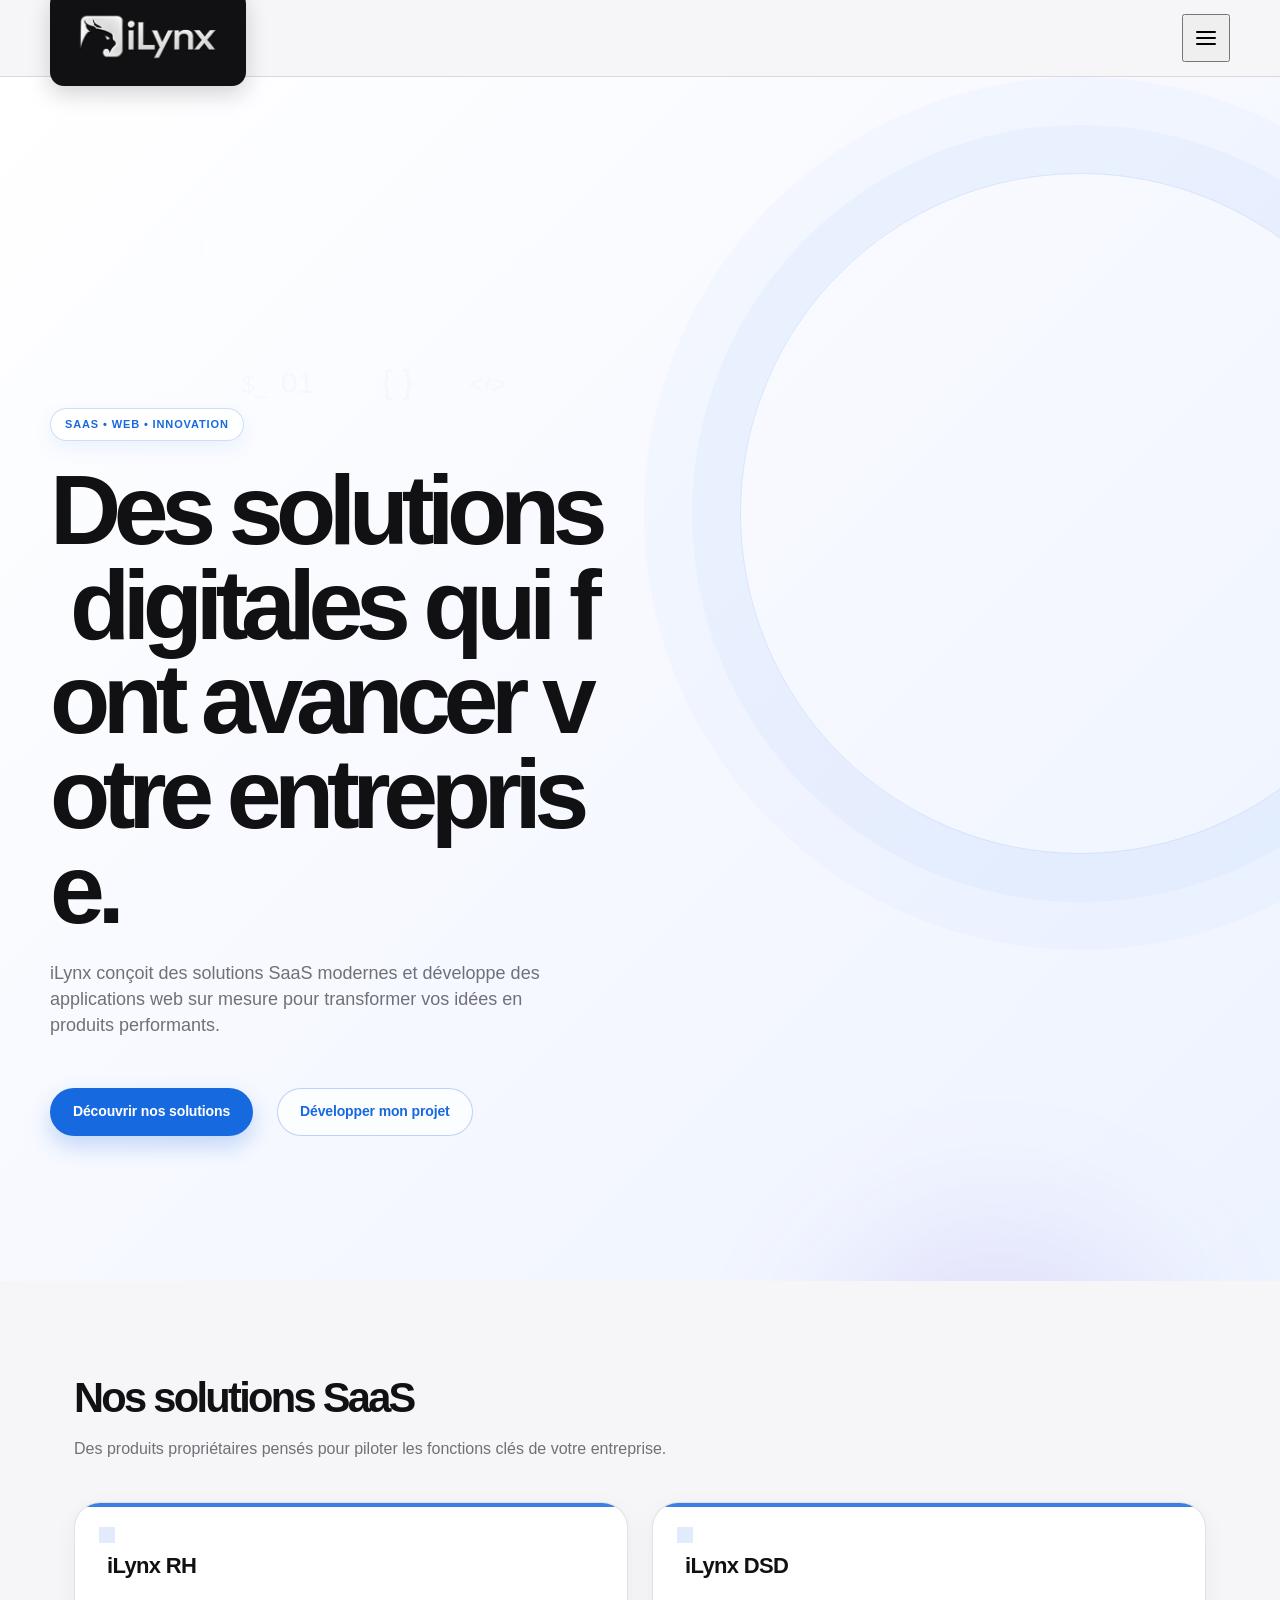
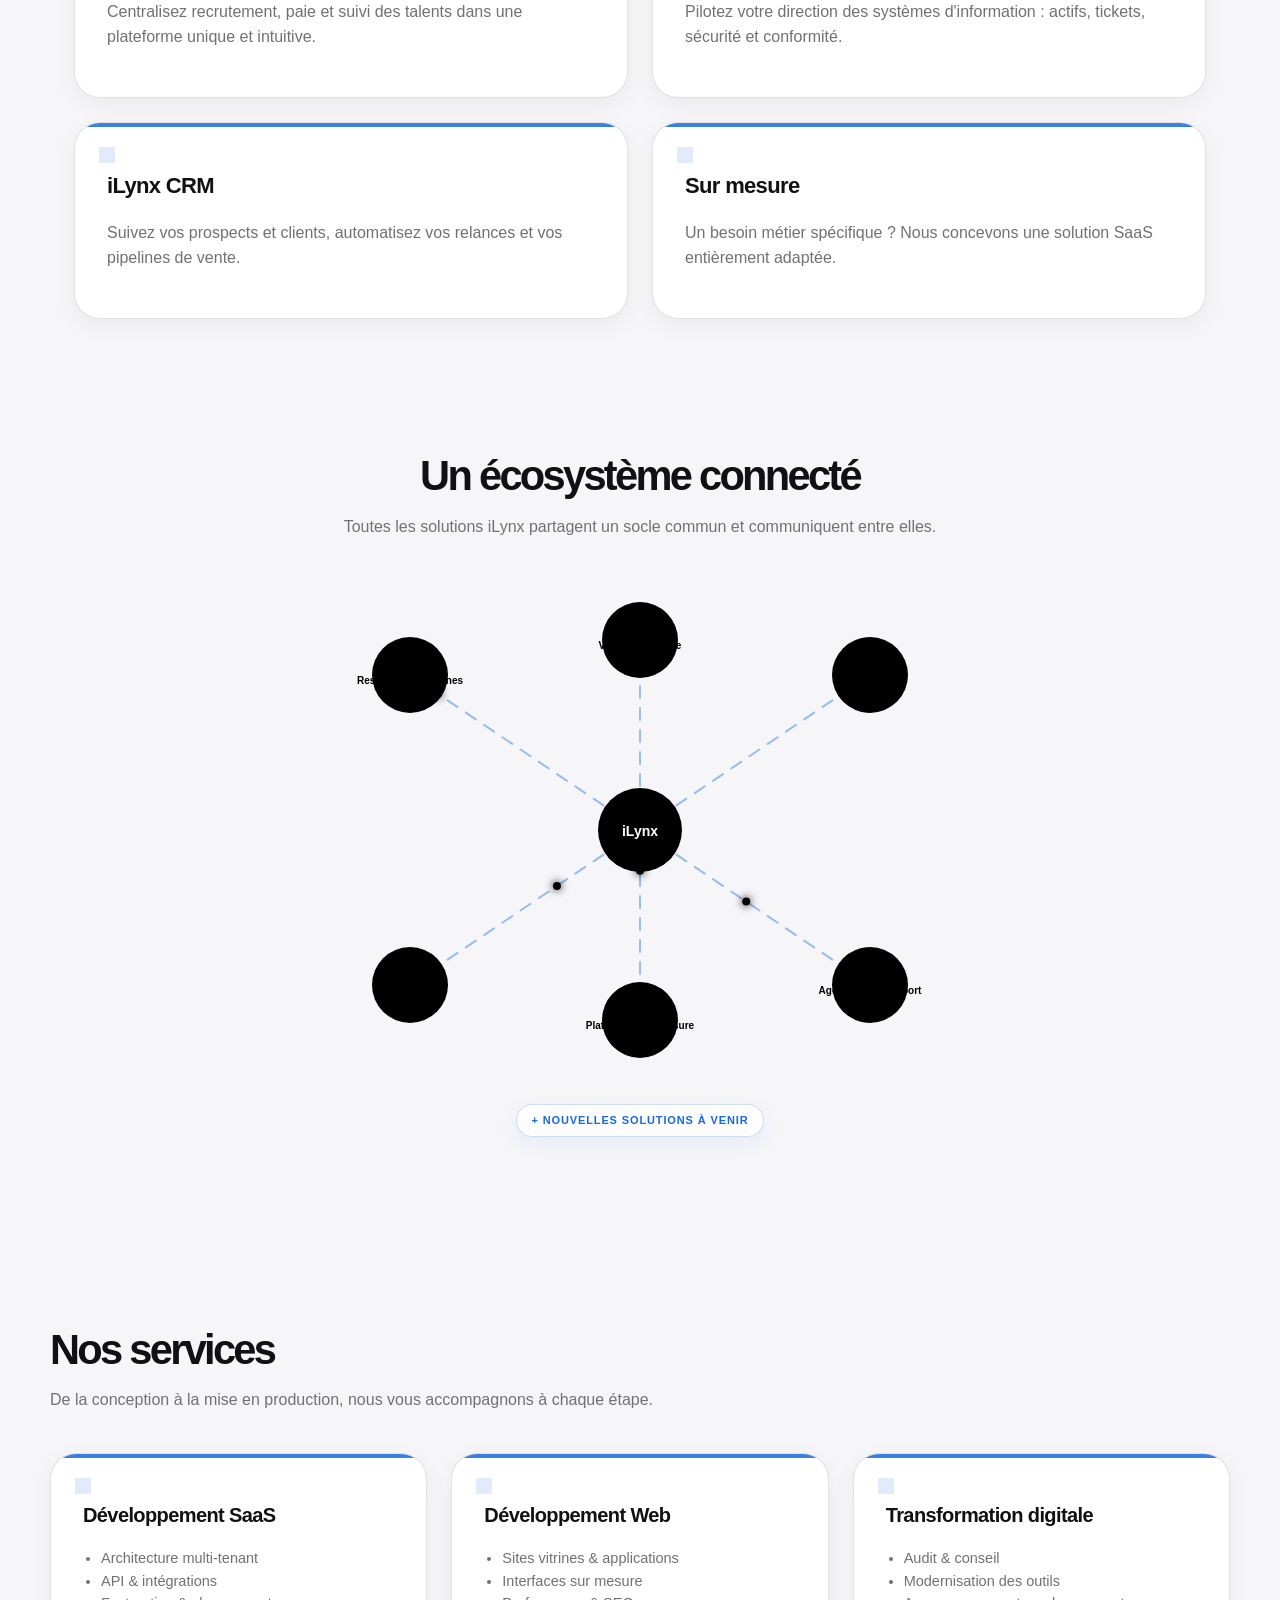
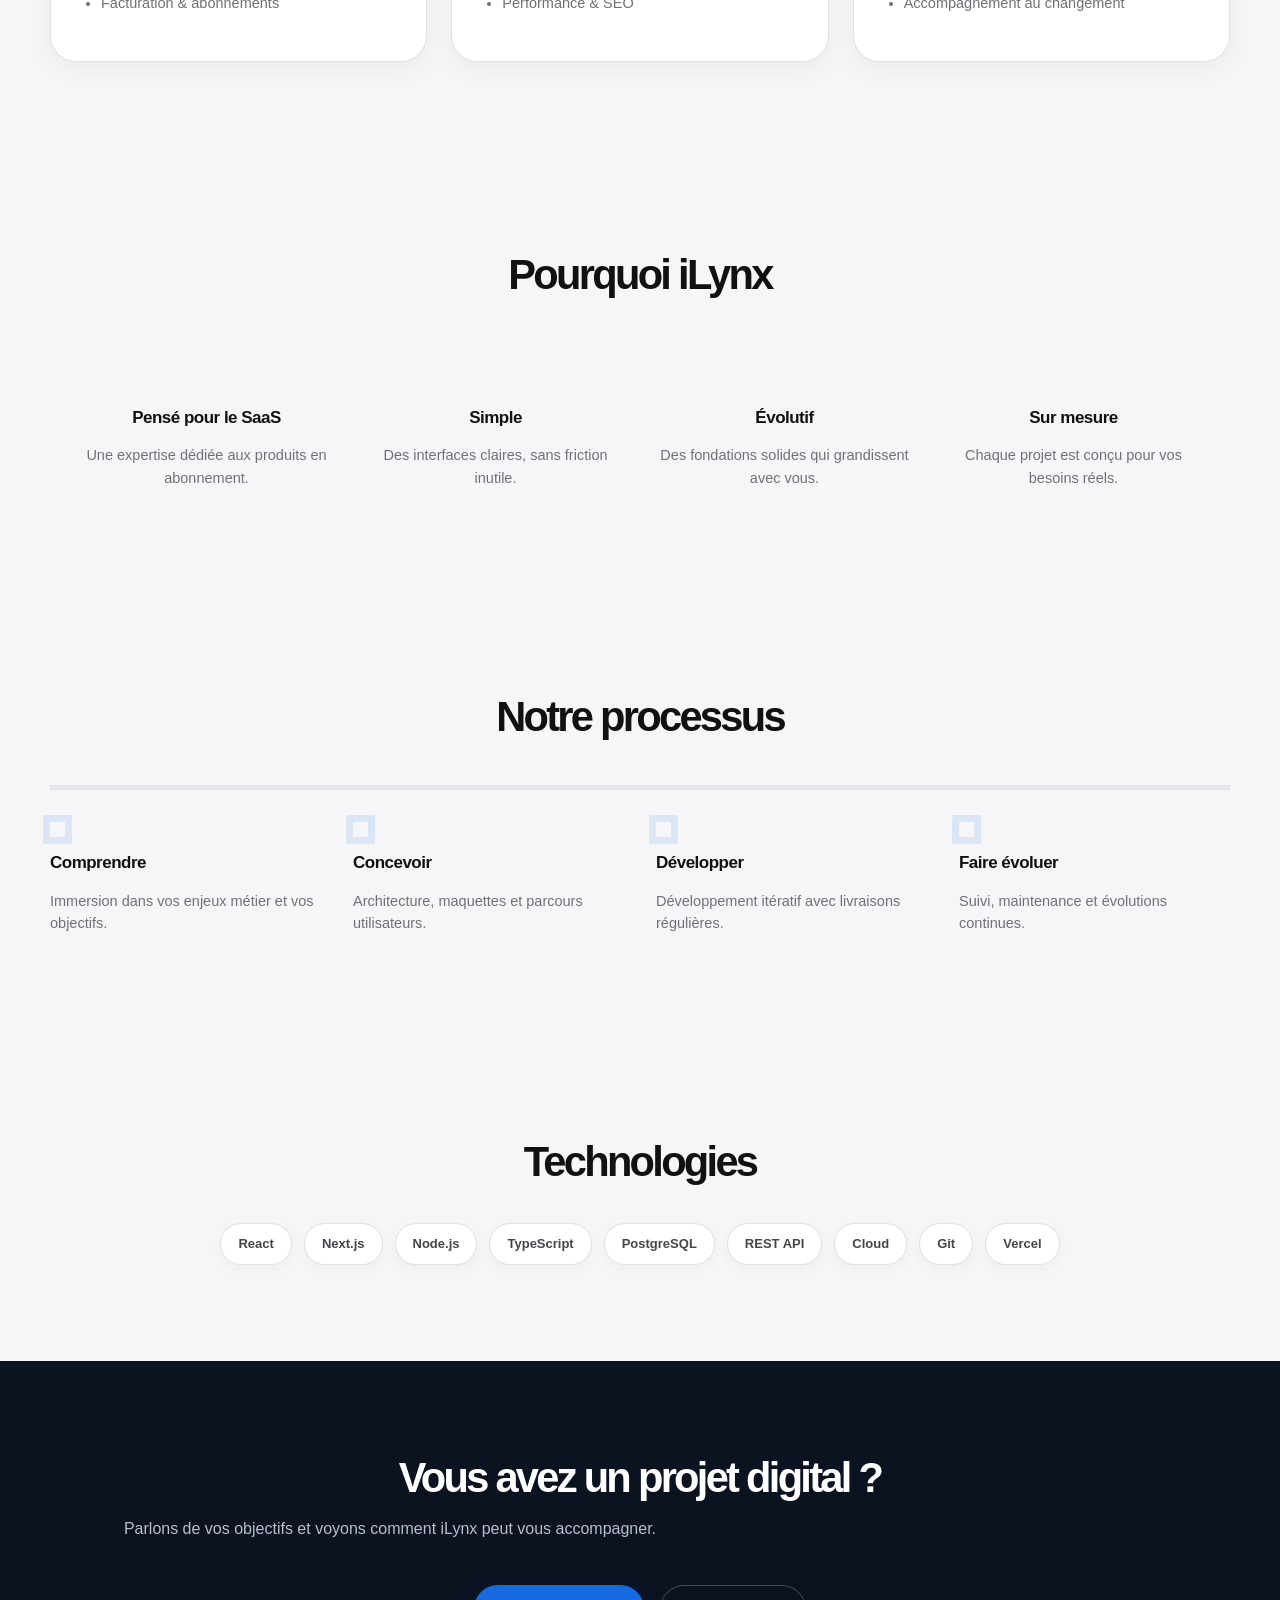
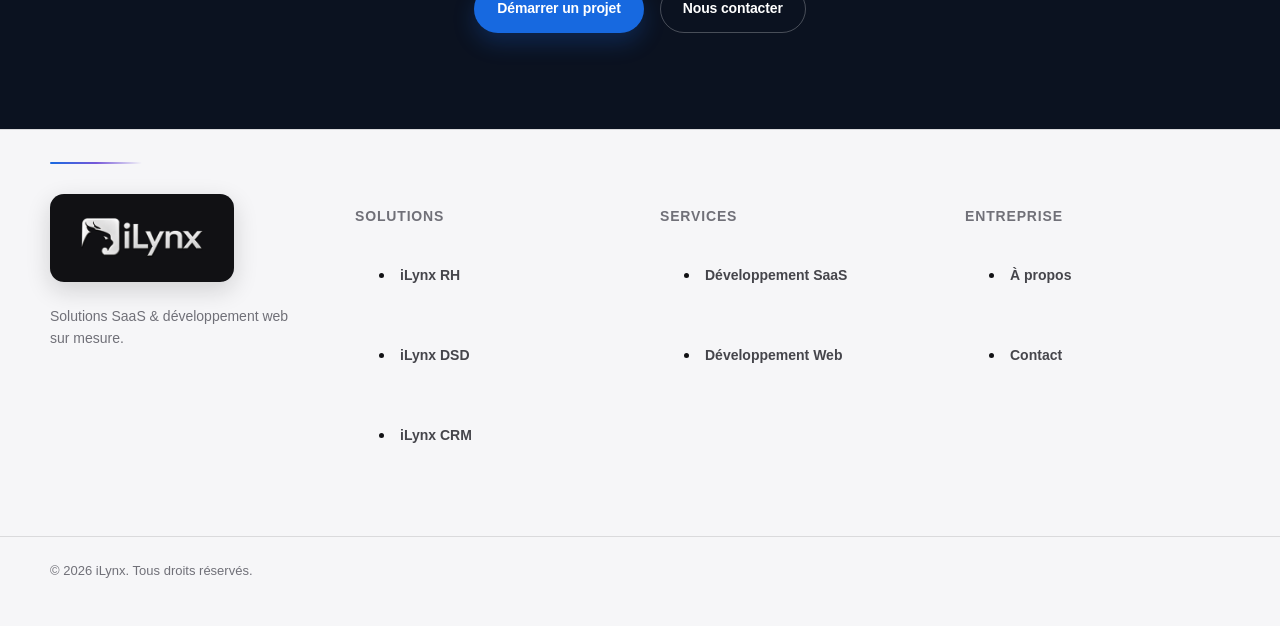
==== commit 55f6ee9d: "Add files via upload" ====
--- a/index.html
+++ b/index.html
@@ -150,21 +150,31 @@
         <filter id="eco-glow" x="-80%" y="-80%" width="260%" height="260%"><feGaussianBlur stdDeviation="4" result="blur"/><feMerge><feMergeNode in="blur"/><feMergeNode in="SourceGraphic"/></feMerge></filter>
       </defs>
       <g class="ecosystem-connections" fill="none" stroke="url(#eco-gradient-blue)" stroke-width="2">
-        <line class="eco-line" x1="350" y1="250" x2="110" y2="95"/><line class="eco-line" x1="350" y1="250" x2="350" y2="60"/><line class="eco-line" x1="350" y1="250" x2="590" y2="95"/><line class="eco-line" x1="350" y1="250" x2="110" y2="405"/><line class="eco-line" x1="350" y1="250" x2="350" y2="440"/><line class="eco-line" x1="350" y1="250" x2="590" y2="405"/><line class="eco-line eco-cross" x1="110" y1="95" x2="590" y2="95"/><line class="eco-line eco-cross" x1="110" y1="405" x2="590" y2="405"/>
+        <line class="eco-line" x1="350" y1="250" x2="120" y2="95"/>
+        <line class="eco-line" x1="350" y1="250" x2="350" y2="60"/>
+        <line class="eco-line" x1="350" y1="250" x2="580" y2="95"/>
+        <line class="eco-line" x1="350" y1="250" x2="120" y2="405"/>
+        <line class="eco-line" x1="350" y1="250" x2="350" y2="440"/>
+        <line class="eco-line" x1="350" y1="250" x2="580" y2="405"/>
       </g>
       <g class="eco-particles" fill="var(--accent-cyan)" filter="url(#eco-glow)">
-        <circle class="eco-particle" r="4"><animateMotion dur="4s" repeatCount="indefinite" path="M350 250 L110 95"/></circle><circle class="eco-particle" r="4"><animateMotion dur="5s" begin="-1.5s" repeatCount="indefinite" path="M350 250 L590 95"/></circle><circle class="eco-particle" r="4"><animateMotion dur="4.5s" begin="-2s" repeatCount="indefinite" path="M350 250 L110 405"/></circle><circle class="eco-particle" r="4"><animateMotion dur="5.5s" begin="-2.8s" repeatCount="indefinite" path="M350 250 L590 405"/></circle>
+        <circle class="eco-particle" r="4"><animateMotion dur="4s" repeatCount="indefinite" path="M350 250 L120 95"/></circle>
+        <circle class="eco-particle" r="4"><animateMotion dur="4.5s" begin="-.8s" repeatCount="indefinite" path="M350 250 L350 60"/></circle>
+        <circle class="eco-particle" r="4"><animateMotion dur="5s" begin="-1.5s" repeatCount="indefinite" path="M350 250 L580 95"/></circle>
+        <circle class="eco-particle" r="4"><animateMotion dur="4.2s" begin="-2.2s" repeatCount="indefinite" path="M350 250 L120 405"/></circle>
+        <circle class="eco-particle" r="4"><animateMotion dur="5.2s" begin="-2.8s" repeatCount="indefinite" path="M350 250 L350 440"/></circle>
+        <circle class="eco-particle" r="4"><animateMotion dur="4.8s" begin="-3.5s" repeatCount="indefinite" path="M350 250 L580 405"/></circle>
       </g>
-      <g class="eco-orbit eco-orbit-one" fill="none" stroke="var(--accent-blue)" stroke-opacity=".18"><ellipse cx="350" cy="250" rx="238" ry="145"/></g>
-      <g class="eco-orbit eco-orbit-two" fill="none" stroke="var(--accent-violet)" stroke-opacity=".16"><ellipse cx="350" cy="250" rx="165" ry="218"/></g>
+      <g class="eco-orbit eco-orbit-one" fill="none" stroke="var(--accent-blue)" stroke-opacity=".13"><ellipse cx="350" cy="250" rx="238" ry="145"/></g>
+      <g class="eco-orbit eco-orbit-two" fill="none" stroke="var(--accent-violet)" stroke-opacity=".11"><ellipse cx="350" cy="250" rx="165" ry="218"/></g>
       <g class="eco-nodes">
         <circle class="eco-core" cx="350" cy="250" r="42" fill="var(--accent-blue)"/><text class="eco-core-label" x="350" y="256" text-anchor="middle" fill="#fff" font-weight="700" font-size="14">iLynx</text>
-        <g class="eco-node"><circle cx="110" cy="95" r="28" fill="var(--card)" stroke="var(--accent-blue)" stroke-width="2"/><text x="110" y="100" text-anchor="middle" fill="var(--text)" font-weight="700" font-size="11">RH</text></g>
-        <g class="eco-node"><circle cx="350" cy="60" r="28" fill="var(--card)" stroke="var(--accent-cyan)" stroke-width="2"/><text x="350" y="65" text-anchor="middle" fill="var(--text)" font-weight="700" font-size="11">DSD</text></g>
-        <g class="eco-node"><circle cx="590" cy="95" r="28" fill="var(--card)" stroke="var(--accent-violet)" stroke-width="2"/><text x="590" y="100" text-anchor="middle" fill="var(--text)" font-weight="700" font-size="11">CRM</text></g>
-        <g class="eco-node"><circle cx="110" cy="405" r="28" fill="var(--card)" stroke="var(--accent-green)" stroke-width="2"/><text x="110" y="410" text-anchor="middle" fill="var(--text)" font-weight="700" font-size="11">WEB</text></g>
-        <g class="eco-node"><circle cx="350" cy="440" r="28" fill="var(--card)" stroke="var(--accent-orange)" stroke-width="2"/><text x="350" y="445" text-anchor="middle" fill="var(--text)" font-weight="700" font-size="11">SaaS</text></g>
-        <g class="eco-node"><circle cx="590" cy="405" r="28" fill="var(--card)" stroke="var(--accent-cyan)" stroke-width="2"/><text x="590" y="410" text-anchor="middle" fill="var(--text)" font-weight="700" font-size="11">API</text></g>
+        <g class="eco-node"><circle cx="120" cy="95" r="38" fill="var(--card)" stroke="var(--accent-blue)" stroke-width="2"/><text x="120" y="91" text-anchor="middle" fill="var(--text)" font-weight="700" font-size="10"><tspan x="120">iLynx RH</tspan><tspan x="120" dy="13">Ressources humaines</tspan></text></g>
+        <g class="eco-node"><circle cx="350" cy="60" r="38" fill="var(--card)" stroke="var(--accent-cyan)" stroke-width="2"/><text x="350" y="56" text-anchor="middle" fill="var(--text)" font-weight="700" font-size="10"><tspan x="350">iLynx DSD</tspan><tspan x="350" dy="13">Vente embarquée</tspan></text></g>
+        <g class="eco-node"><circle cx="580" cy="95" r="38" fill="var(--card)" stroke="var(--accent-violet)" stroke-width="2"/><text x="580" y="91" text-anchor="middle" fill="var(--text)" font-weight="700" font-size="10"><tspan x="580">iLynx CRM</tspan><tspan x="580" dy="13">Relation client</tspan></text></g>
+        <g class="eco-node"><circle cx="120" cy="405" r="38" fill="var(--card)" stroke="var(--accent-green)" stroke-width="2"/><text x="120" y="401" text-anchor="middle" fill="var(--text)" font-weight="700" font-size="10"><tspan x="120">iLynx Census</tspan><tspan x="120" dy="13">Recensement</tspan></text></g>
+        <g class="eco-node"><circle cx="350" cy="440" r="38" fill="var(--card)" stroke="var(--accent-orange)" stroke-width="2"/><text x="350" y="436" text-anchor="middle" fill="var(--text)" font-weight="700" font-size="10"><tspan x="350">iLynx SaaS</tspan><tspan x="350" dy="13">Plateforme sur mesure</tspan></text></g>
+        <g class="eco-node"><circle cx="580" cy="405" r="38" fill="var(--card)" stroke="var(--accent-cyan)" stroke-width="2"/><text x="580" y="401" text-anchor="middle" fill="var(--text)" font-weight="700" font-size="10"><tspan x="580">iLynx Transit</tspan><tspan x="580" dy="13">Agences de transport</tspan></text></g>
       </g>
     </svg>
   </div>
--- a/assets/styles.css
+++ b/assets/styles.css
@@ -627,3 +627,44 @@
   section.container.reveal:has(svg[viewBox="0 0 600 400"])::after,
   section.container.reveal:has(svg[viewBox="0 0 600 400"]) * { animation: none !important; }
 }
+
+
+/* Nouvelle topologie radiale : toutes les bulles partent uniquement du noyau iLynx. */
+.ecosystem-network {
+  width: 100%;
+  max-width: 700px;
+  overflow: visible;
+}
+.ecosystem-network .eco-line {
+  stroke-dasharray: 12 10;
+  stroke-linecap: round;
+  animation: ecosystem-line 4.8s ease-in-out infinite alternate, ecosystem-flow 3.2s linear infinite;
+}
+.ecosystem-network .eco-line:nth-child(2) { animation-delay: -.5s, -.4s; }
+.ecosystem-network .eco-line:nth-child(3) { animation-delay: -1s, -.8s; }
+.ecosystem-network .eco-line:nth-child(4) { animation-delay: -1.5s, -1.2s; }
+.ecosystem-network .eco-line:nth-child(5) { animation-delay: -2s, -1.6s; }
+.ecosystem-network .eco-line:nth-child(6) { animation-delay: -2.5s, -2s; }
+.ecosystem-network .eco-particle { animation: none !important; }
+.ecosystem-network .eco-nodes .eco-node { transform-box: fill-box; transform-origin: center; animation: ecosystem-node 4.8s ease-in-out infinite; }
+.ecosystem-network .eco-node:nth-child(2) { animation-delay: -.8s; }
+.ecosystem-network .eco-node:nth-child(3) { animation-delay: -1.6s; }
+.ecosystem-network .eco-node:nth-child(4) { animation-delay: -2.4s; }
+.ecosystem-network .eco-node:nth-child(5) { animation-delay: -3.2s; }
+.ecosystem-network .eco-node:nth-child(6) { animation-delay: -4s; }
+.ecosystem-network .eco-node:nth-child(7) { animation-delay: -4.8s; }
+.ecosystem-network .eco-node text { pointer-events: none; font-family: -apple-system, BlinkMacSystemFont, "Segoe UI", sans-serif; }
+.ecosystem-network .eco-core { transform-box: fill-box; transform-origin: center; animation: ecosystem-core 4.2s ease-in-out infinite; }
+.ecosystem-network .eco-orbit-one { transform-box: fill-box; transform-origin: center; animation: ecosystem-orbit 20s linear infinite; }
+.ecosystem-network .eco-orbit-two { transform-box: fill-box; transform-origin: center; animation: ecosystem-orbit 15s linear infinite reverse; }
+@media (max-width: 767px) {
+  .ecosystem-network { width: 112%; max-width: none; margin-left: -6%; }
+  .ecosystem-network .eco-node text { font-size: 9px; }
+}
+@media (prefers-reduced-motion: reduce) {
+  .ecosystem-network .eco-line,
+  .ecosystem-network .eco-node,
+  .ecosystem-network .eco-core,
+  .ecosystem-network .eco-orbit-one,
+  .ecosystem-network .eco-orbit-two { animation: none !important; }
+}
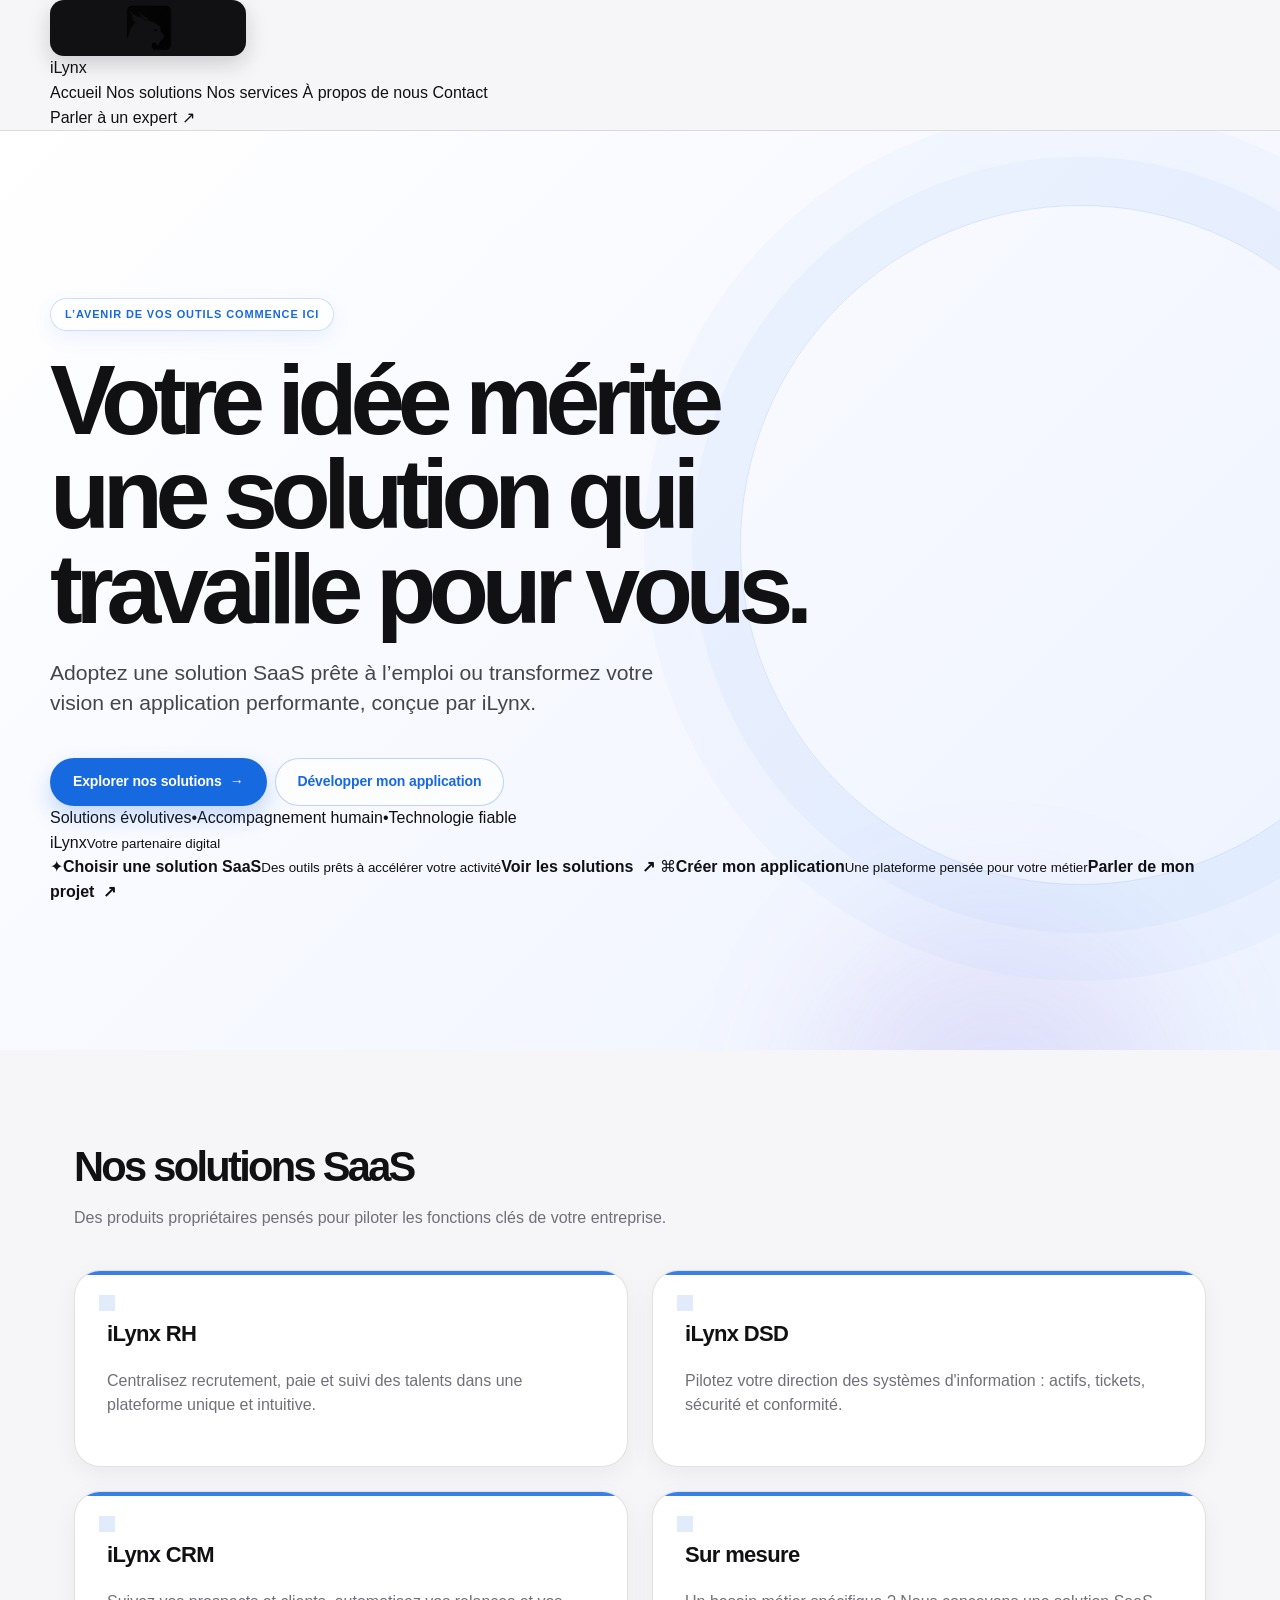
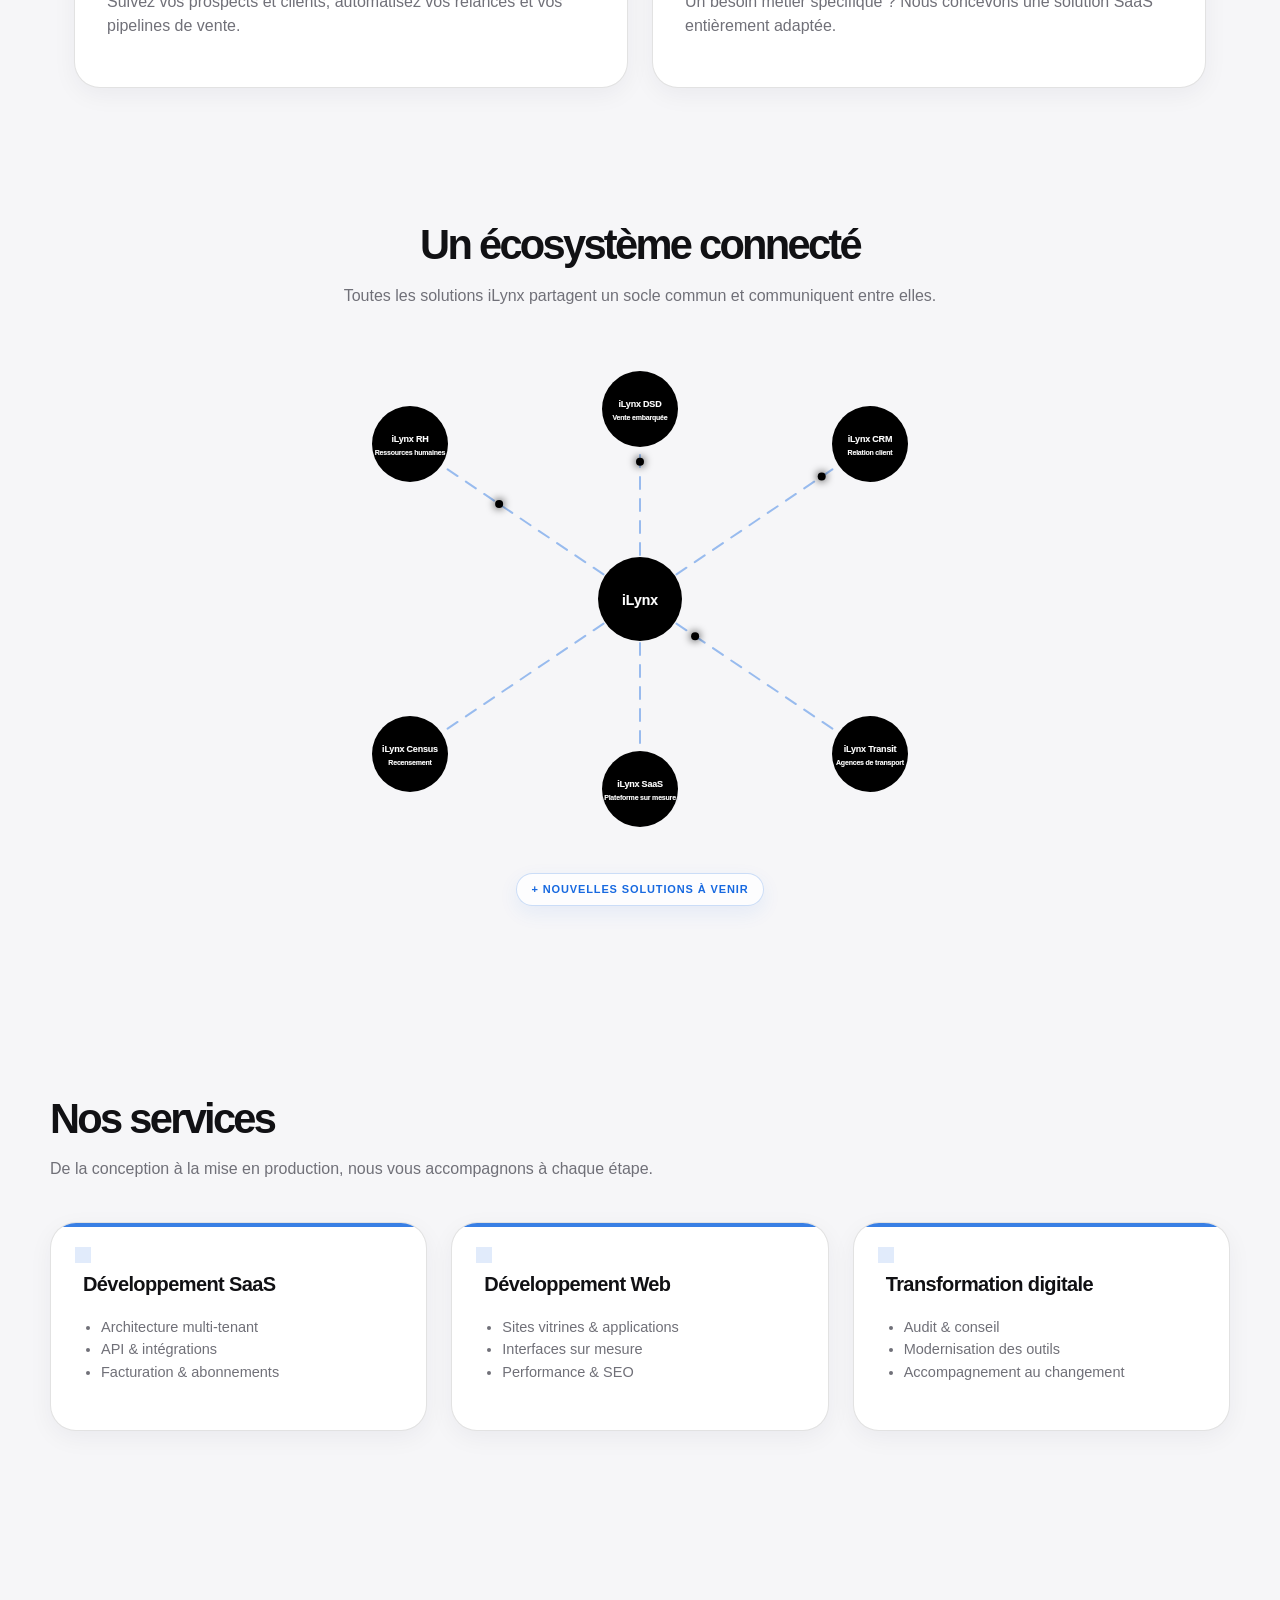
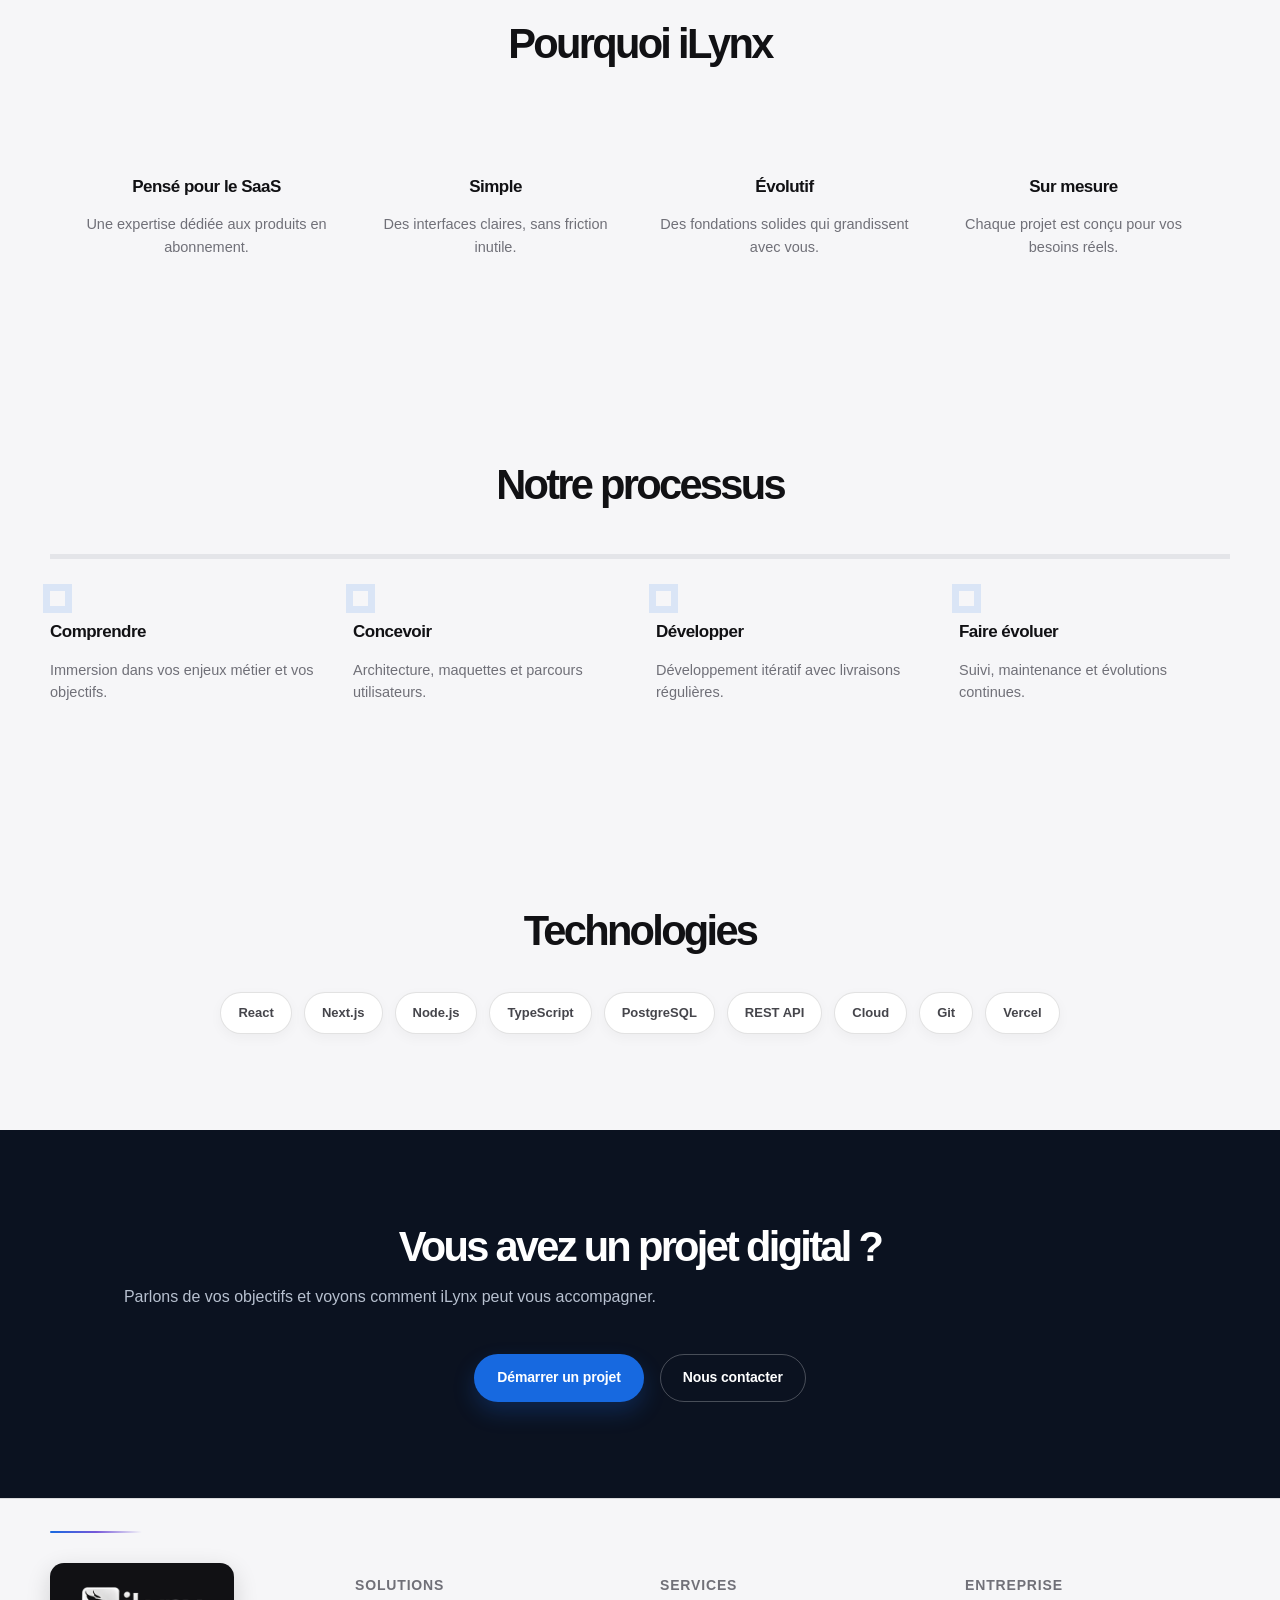
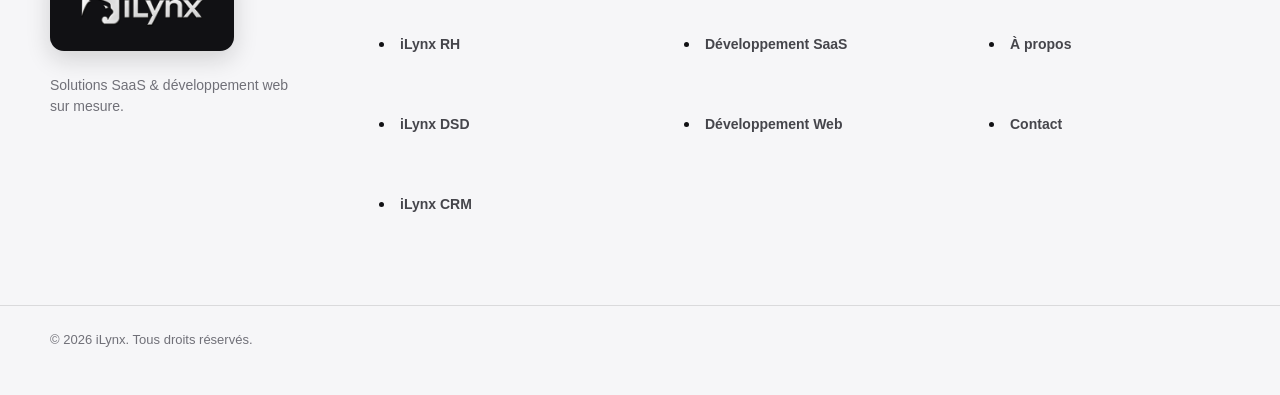
==== commit 62f3332f: "Add files via upload" ====
--- a/index.html
+++ b/index.html
@@ -20,88 +20,46 @@
 <body>
 
 <!-- ===== HEADER ===== -->
-<header class="site-header">
-  <div class="container flex items-center justify-between" style="height:76px">
-    <a href="index.html" class="flex items-center gap-2" aria-label="iLynx — accueil">
-      <img src="assets/iLynx-logo-light.png" alt="iLynx" style="height:96px">
-    </a>
-    <nav class="hidden md:flex items-center gap-8" aria-label="Navigation principale">
-      <a class="nav-link" href="index.html">Accueil</a>
-      <a class="nav-link" href="solutions.html">Solutions SaaS</a>
-      <a class="nav-link" href="services.html">Services</a>
-      <a class="nav-link" href="a-propos.html">À propos</a>
-      <a class="nav-link" href="contact.html">Contact</a>
+<header class="site-header site-header--premium">
+  <div class="container site-header__inner">
+    <a href="index.html" class="brand-lockup" aria-label="iLynx — accueil">
+      <span class="brand-mark"><img src="assets/favicon.png" alt=""></span>
+      <span class="brand-name">iLynx</span>
+    </a>
+    <nav class="top-nav" aria-label="Navigation principale">
+      <a class="top-nav__link is-active" href="index.html">Accueil</a>
+      <a class="top-nav__link" href="solutions.html">Nos solutions</a>
+      <a class="top-nav__link" href="services.html">Nos services</a>
+      <a class="top-nav__link" href="a-propos.html">À propos de nous</a>
+      <a class="top-nav__link" href="contact.html">Contact</a>
     </nav>
-    <div class="hidden md:flex">
+    <a href="contact.html" class="header-cta">Parler à un expert <span aria-hidden="true">↗</span></a>
+    <button class="menu-toggle md:hidden" data-menu-toggle aria-label="Ouvrir le menu" aria-expanded="false"><span></span><span></span></button>
+  </div>
+  <div class="mobile-panel md:hidden" data-mobile-menu>
+    <nav class="container mobile-panel__nav" aria-label="Navigation mobile">
+      <a href="index.html">Accueil</a><a href="solutions.html">Nos solutions</a><a href="services.html">Nos services</a><a href="a-propos.html">À propos de nous</a><a href="contact.html">Contact</a>
       <a href="contact.html" class="btn btn-primary">Parler à un expert</a>
-    </div>
-    <button class="md:hidden" data-menu-toggle aria-label="Ouvrir le menu" aria-expanded="false" style="width:48px;height:48px;display:flex;align-items:center;justify-content:center">
-      <svg width="24" height="24" viewBox="0 0 24 24" fill="none" stroke="currentColor" stroke-width="2" stroke-linecap="round"><path d="M3 6h18M3 12h18M3 18h18"/></svg>
-    </button>
-  </div>
-  <div class="md:hidden glass" data-mobile-menu style="max-height:0; overflow:hidden; transition:max-height .3s ease; border-top:1px solid var(--card-border)">
-    <nav class="container flex flex-col gap-1 py-4" aria-label="Navigation mobile">
-      <a class="nav-link py-3" href="index.html">Accueil</a>
-      <a class="nav-link py-3" href="solutions.html">Solutions SaaS</a>
-      <a class="nav-link py-3" href="services.html">Services</a>
-      <a class="nav-link py-3" href="a-propos.html">À propos</a>
-      <a class="nav-link py-3" href="contact.html">Contact</a>
-      <a href="contact.html" class="btn btn-primary justify-center mt-2">Parler à un expert</a>
     </nav>
   </div>
 </header>
 
 <!-- ===== HERO ===== -->
-<section class="hero">
-  <div class="mesh" aria-hidden="true"></div>
-  <canvas id="binary-canvas" aria-hidden="true"></canvas>
-  <span class="code-symbol" aria-hidden="true" style="top:14%;left:6%;font-size:34px;color:var(--accent-blue)">{ }</span>
-  <span class="code-symbol" aria-hidden="true" style="top:64%;left:10%;font-size:26px;color:var(--accent-green);animation-delay:1s">&lt;/&gt;</span>
-  <span class="code-symbol" aria-hidden="true" style="top:22%;right:8%;font-size:30px;color:var(--accent-violet);animation-delay:2s">01</span>
-  <span class="code-symbol" aria-hidden="true" style="top:72%;right:14%;font-size:24px;color:var(--accent-cyan);animation-delay:.5s">$_</span>
-
-  <div class="container relative grid md:grid-cols-2 gap-14 items-center" style="z-index:1">
-    <div>
-      <span class="hero-badge">SaaS • Web • Innovation</span>
-      <h1 class="mt-6" data-letters>Des solutions digitales qui font avancer votre entreprise.</h1>
-      <p class="mt-6" style="color:var(--muted); font-size:18px; max-width:52ch">
-        iLynx conçoit des solutions SaaS modernes et développe des applications web sur mesure pour transformer vos idées en produits performants.
-      </p>
-      <div class="flex flex-wrap gap-4 mt-8">
-        <a href="solutions.html" class="btn btn-primary">Découvrir nos solutions</a>
-        <a href="contact.html" class="btn btn-ghost">Développer mon projet</a>
-      </div>
-    </div>
-
-    <div class="dash p-6" aria-hidden="true">
-      <div class="flex items-center justify-between mb-5">
-        <div class="flex gap-2">
-          <span style="width:10px;height:10px;border-radius:999px;background:var(--accent-orange)"></span>
-          <span style="width:10px;height:10px;border-radius:999px;background:var(--accent-green)"></span>
-          <span style="width:10px;height:10px;border-radius:999px;background:var(--accent-blue)"></span>
-        </div>
-        <span style="font-size:12px;color:var(--muted)">iLynx • dashboard</span>
-      </div>
-      <div class="grid grid-cols-3 gap-4 mb-5">
-        <div class="card p-4" style="--card-accent:var(--accent-blue)">
-          <p style="font-size:11px;color:var(--muted)">Utilisateurs actifs</p>
-          <p style="font-size:22px;font-weight:800">12 480</p>
-        </div>
-        <div class="card p-4" style="--card-accent:var(--accent-cyan)">
-          <p style="font-size:11px;color:var(--muted)">Uptime</p>
-          <p style="font-size:22px;font-weight:800">99,98%</p>
-        </div>
-        <div class="card p-4" style="--card-accent:var(--accent-violet)">
-          <p style="font-size:11px;color:var(--muted)">Déploiements</p>
-          <p style="font-size:22px;font-weight:800">+38</p>
-        </div>
-      </div>
-      <div class="flex flex-col gap-2">
-        <div class="dash-bar" style="width:92%"></div>
-        <div class="dash-bar" style="width:68%; background:linear-gradient(90deg,var(--accent-violet),var(--accent-cyan))"></div>
-        <div class="dash-bar" style="width:80%; background:linear-gradient(90deg,var(--accent-green),var(--accent-cyan))"></div>
-        <div class="dash-bar" style="width:45%; background:linear-gradient(90deg,var(--accent-orange),var(--accent-violet))"></div>
-      </div>
+<section class="hero hero--conversion">
+  <div class="hero__glow hero__glow--one" aria-hidden="true"></div><div class="hero__glow hero__glow--two" aria-hidden="true"></div>
+  <div class="container hero__grid">
+    <div class="hero__copy">
+      <span class="hero-badge">L’avenir de vos outils commence ici</span>
+      <h1>Votre idée mérite une <span>solution qui travaille pour vous.</span></h1>
+      <p class="hero__lead">Adoptez une solution SaaS prête à l’emploi ou transformez votre vision en application performante, conçue par iLynx.</p>
+      <div class="hero__actions"><a href="solutions.html" class="btn btn-primary">Explorer nos solutions <span aria-hidden="true">→</span></a><a href="contact.html" class="btn btn-ghost">Développer mon application</a></div>
+      <div class="hero__proof"><span class="proof-dot"></span><span>Solutions évolutives</span><span class="proof-separator">•</span><span>Accompagnement humain</span><span class="proof-separator">•</span><span>Technologie fiable</span></div>
+    </div>
+    <div class="offer-stage" aria-label="Choisissez votre parcours">
+      <div class="offer-stage__orbit offer-stage__orbit--outer"></div><div class="offer-stage__orbit offer-stage__orbit--inner"></div>
+      <div class="offer-center"><span>iLynx</span><small>Votre partenaire digital</small></div>
+      <a class="offer-card offer-card--saas" href="solutions.html"><span class="offer-card__icon">✦</span><strong>Choisir une solution SaaS</strong><small>Des outils prêts à accélérer votre activité</small><b>Voir les solutions&nbsp; ↗</b></a>
+      <a class="offer-card offer-card--custom" href="contact.html"><span class="offer-card__icon">⌘</span><strong>Créer mon application</strong><small>Une plateforme pensée pour votre métier</small><b>Parler de mon projet&nbsp; ↗</b></a>
     </div>
   </div>
 </section>
--- a/assets/styles.css
+++ b/assets/styles.css
@@ -668,3 +668,106 @@
   .ecosystem-network .eco-orbit-one,
   .ecosystem-network .eco-orbit-two { animation: none !important; }
 }
+
+
+/* Correctif mobile final pour l’écosystème : cadrage, lisibilité et stabilité des nœuds. */
+.ecosystem-network {
+  display: block;
+  width: min(700px, 100%);
+  max-width: 100%;
+  height: auto;
+  margin-inline: auto;
+  overflow: hidden;
+}
+.ecosystem-network .eco-core,
+.ecosystem-network .eco-node {
+  transform-box: view-box;
+}
+.ecosystem-network .eco-core { animation: ecosystem-core-safe 4.2s ease-in-out infinite; }
+.ecosystem-network .eco-node { animation: ecosystem-node-safe 4.8s ease-in-out infinite; }
+.ecosystem-network .eco-node text {
+  dominant-baseline: middle;
+  text-anchor: middle;
+  font-size: 10px !important;
+  letter-spacing: -.2px;
+}
+.ecosystem-network .eco-particle { r: 4px; }
+@keyframes ecosystem-core-safe {
+  0%, 100% { opacity: .94; }
+  50% { opacity: 1; filter: drop-shadow(0 0 12px rgba(23,105,224,.42)); }
+}
+@keyframes ecosystem-node-safe {
+  0%, 100% { opacity: .88; }
+  50% { opacity: 1; }
+}
+@media (max-width: 767px) {
+  section.container.reveal:has(.ecosystem-network) {
+    width: 100%;
+    max-width: 100%;
+    padding-right: 16px !important;
+    padding-left: 16px !important;
+    overflow: hidden;
+  }
+  section.container.reveal:has(.ecosystem-network) .flex.justify-center.mt-10 {
+    width: 100%;
+    max-width: 100%;
+    margin-top: 32px;
+    overflow: hidden;
+  }
+  .ecosystem-network {
+    width: 100% !important;
+    max-width: 100% !important;
+    height: auto !important;
+    margin: 0 !important;
+    transform: none !important;
+  }
+  .ecosystem-network .eco-core { animation: ecosystem-core-safe 5s ease-in-out infinite; }
+  .ecosystem-network .eco-node { animation: ecosystem-node-safe 5s ease-in-out infinite; }
+  .ecosystem-network .eco-node text { font-size: 9px !important; }
+  section.container.reveal:has(.ecosystem-network)::before,
+  section.container.reveal:has(.ecosystem-network)::after { width: 100vw; height: 100vw; top: 58%; }
+}
+@media (prefers-reduced-motion: reduce) {
+  .ecosystem-network .eco-core,
+  .ecosystem-network .eco-node { animation: none !important; }
+}
+
+
+/* Correction définitive du réseau : les libellés doivent être au-dessus des cercles. */
+.ecosystem-network .eco-node,
+.ecosystem-network .eco-core {
+  transform: none !important;
+  transform-box: fill-box !important;
+  animation: eco-opacity-pulse 4.8s ease-in-out infinite !important;
+}
+.ecosystem-network .eco-node > circle {
+  transform: none !important;
+}
+.ecosystem-network .eco-node > text,
+.ecosystem-network .eco-node > text tspan,
+.ecosystem-network .eco-core-label {
+  position: relative;
+  z-index: 20;
+  fill: #ffffff !important;
+  color: #ffffff !important;
+  stroke: #ffffff !important;
+  stroke-width: .18px;
+  paint-order: stroke fill;
+  font-family: -apple-system, BlinkMacSystemFont, "Segoe UI", Arial, sans-serif !important;
+  font-weight: 800 !important;
+  text-shadow: 0 1px 3px rgba(0,0,0,.65);
+}
+.ecosystem-network .eco-node > text { font-size: 9px !important; }
+.ecosystem-network .eco-node > text tspan + tspan { font-size: 7px !important; font-weight: 600 !important; }
+.ecosystem-network .eco-core-label { font-size: 14px !important; }
+@keyframes eco-opacity-pulse {
+  0%, 100% { opacity: .92; }
+  50% { opacity: 1; }
+}
+@media (max-width: 767px) {
+  .ecosystem-network .eco-node,
+  .ecosystem-network .eco-core { transform: none !important; }
+  .ecosystem-network .eco-node > text { font-size: 8px !important; }
+  .ecosystem-network .eco-node > text tspan + tspan { font-size: 6.5px !important; }
+  .ecosystem-network .eco-core-label { font-size: 13px !important; }
+}
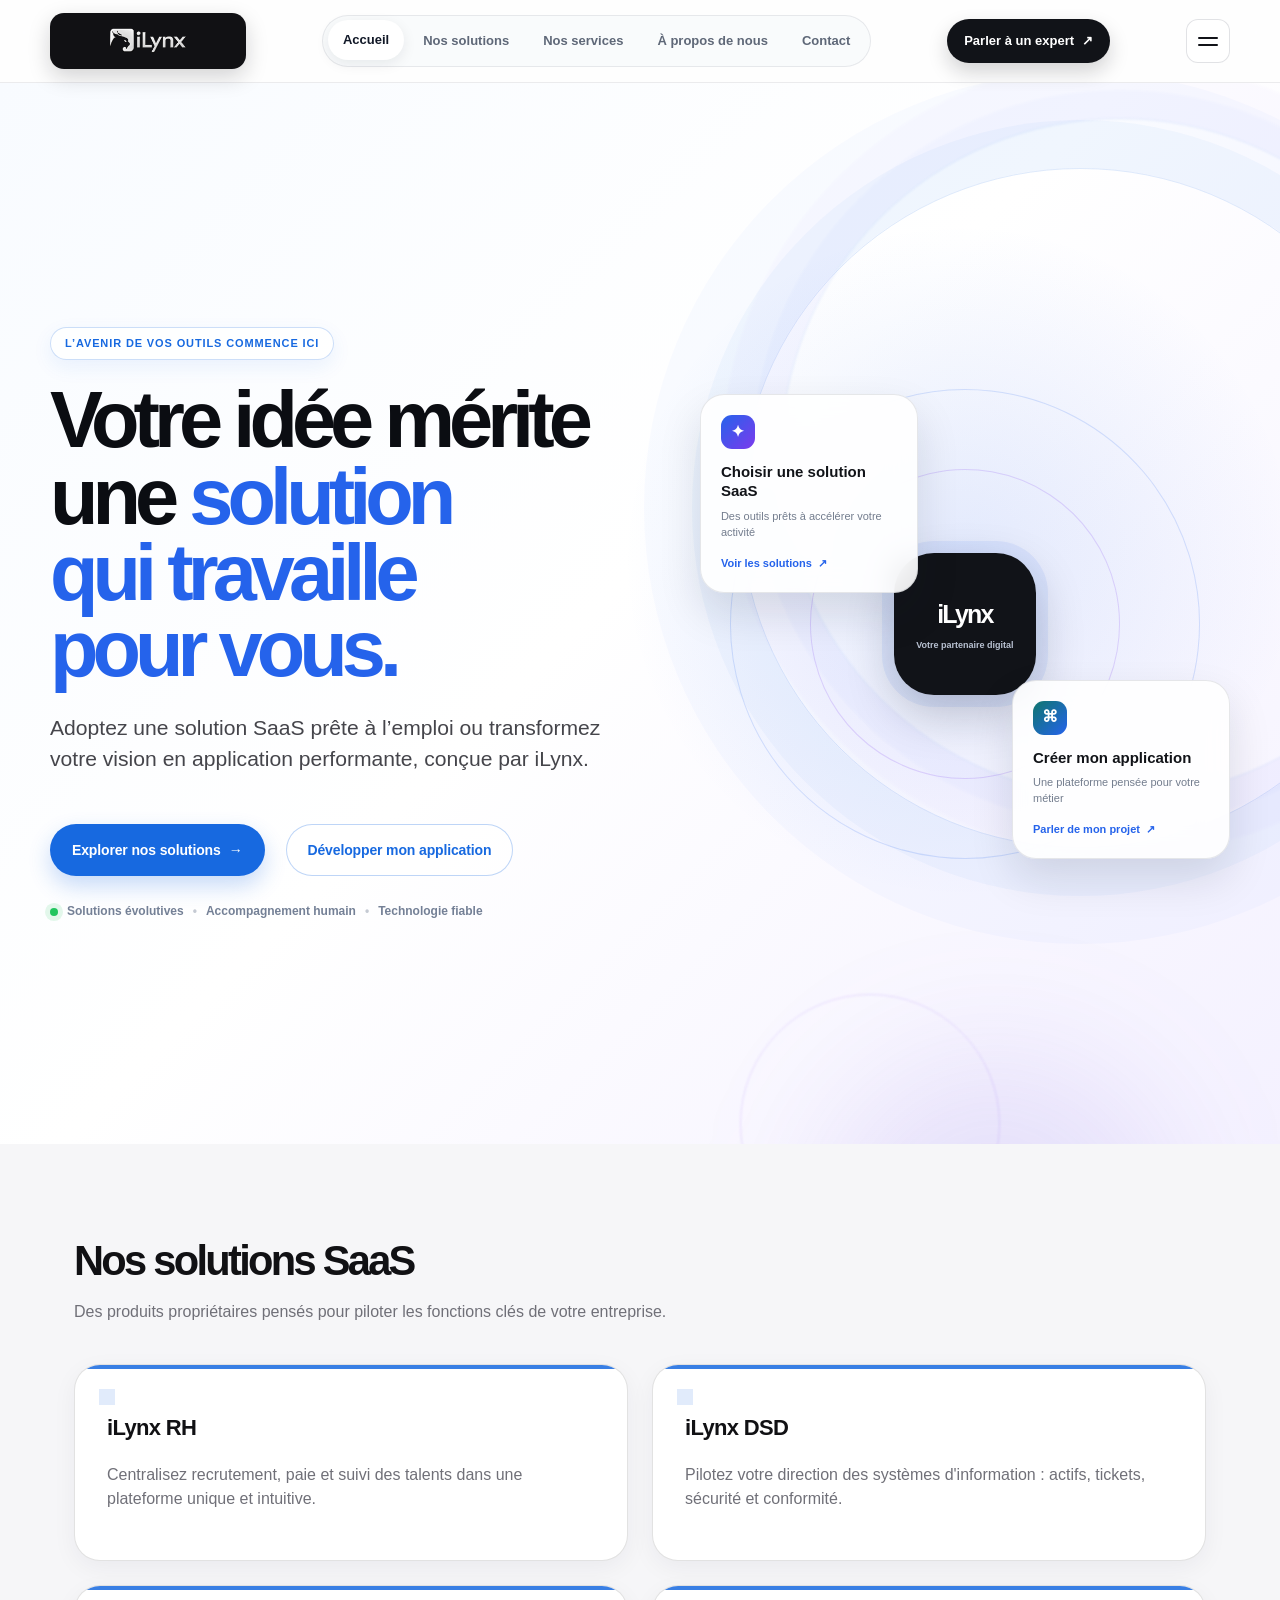
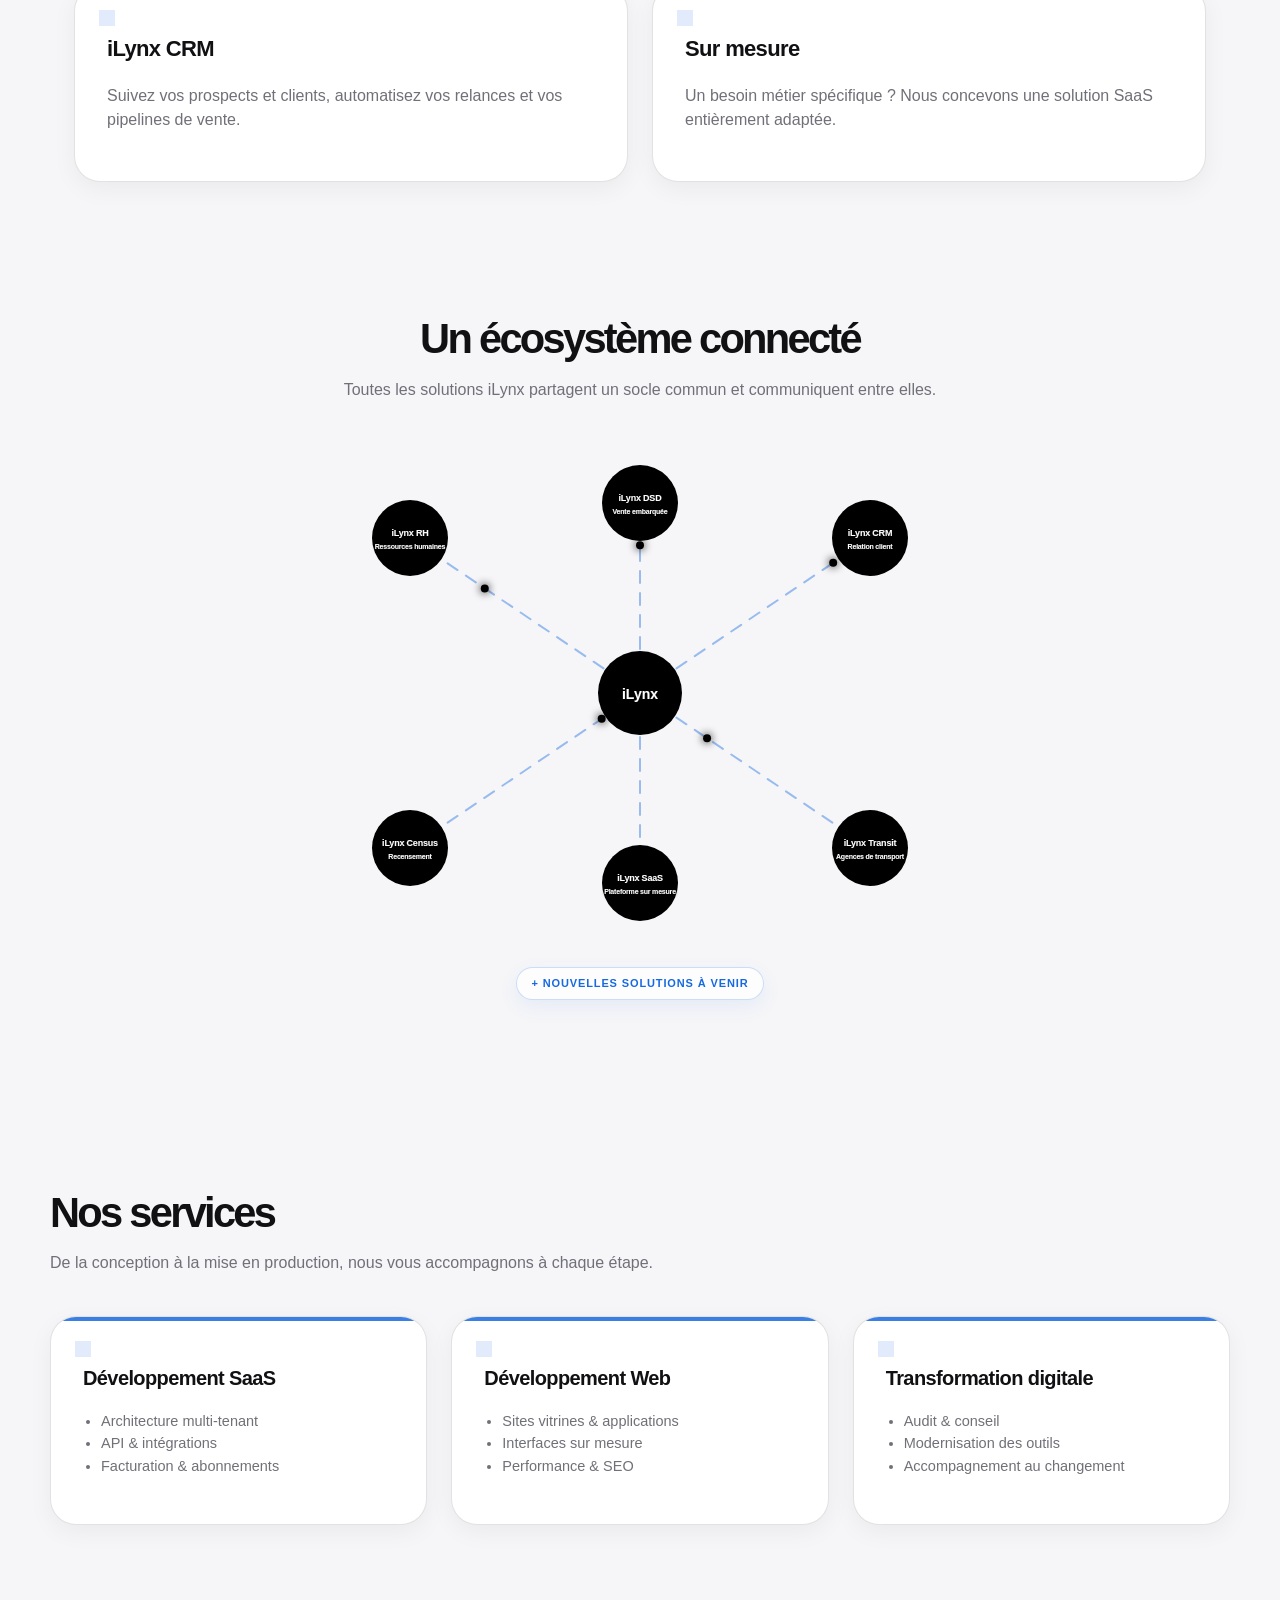
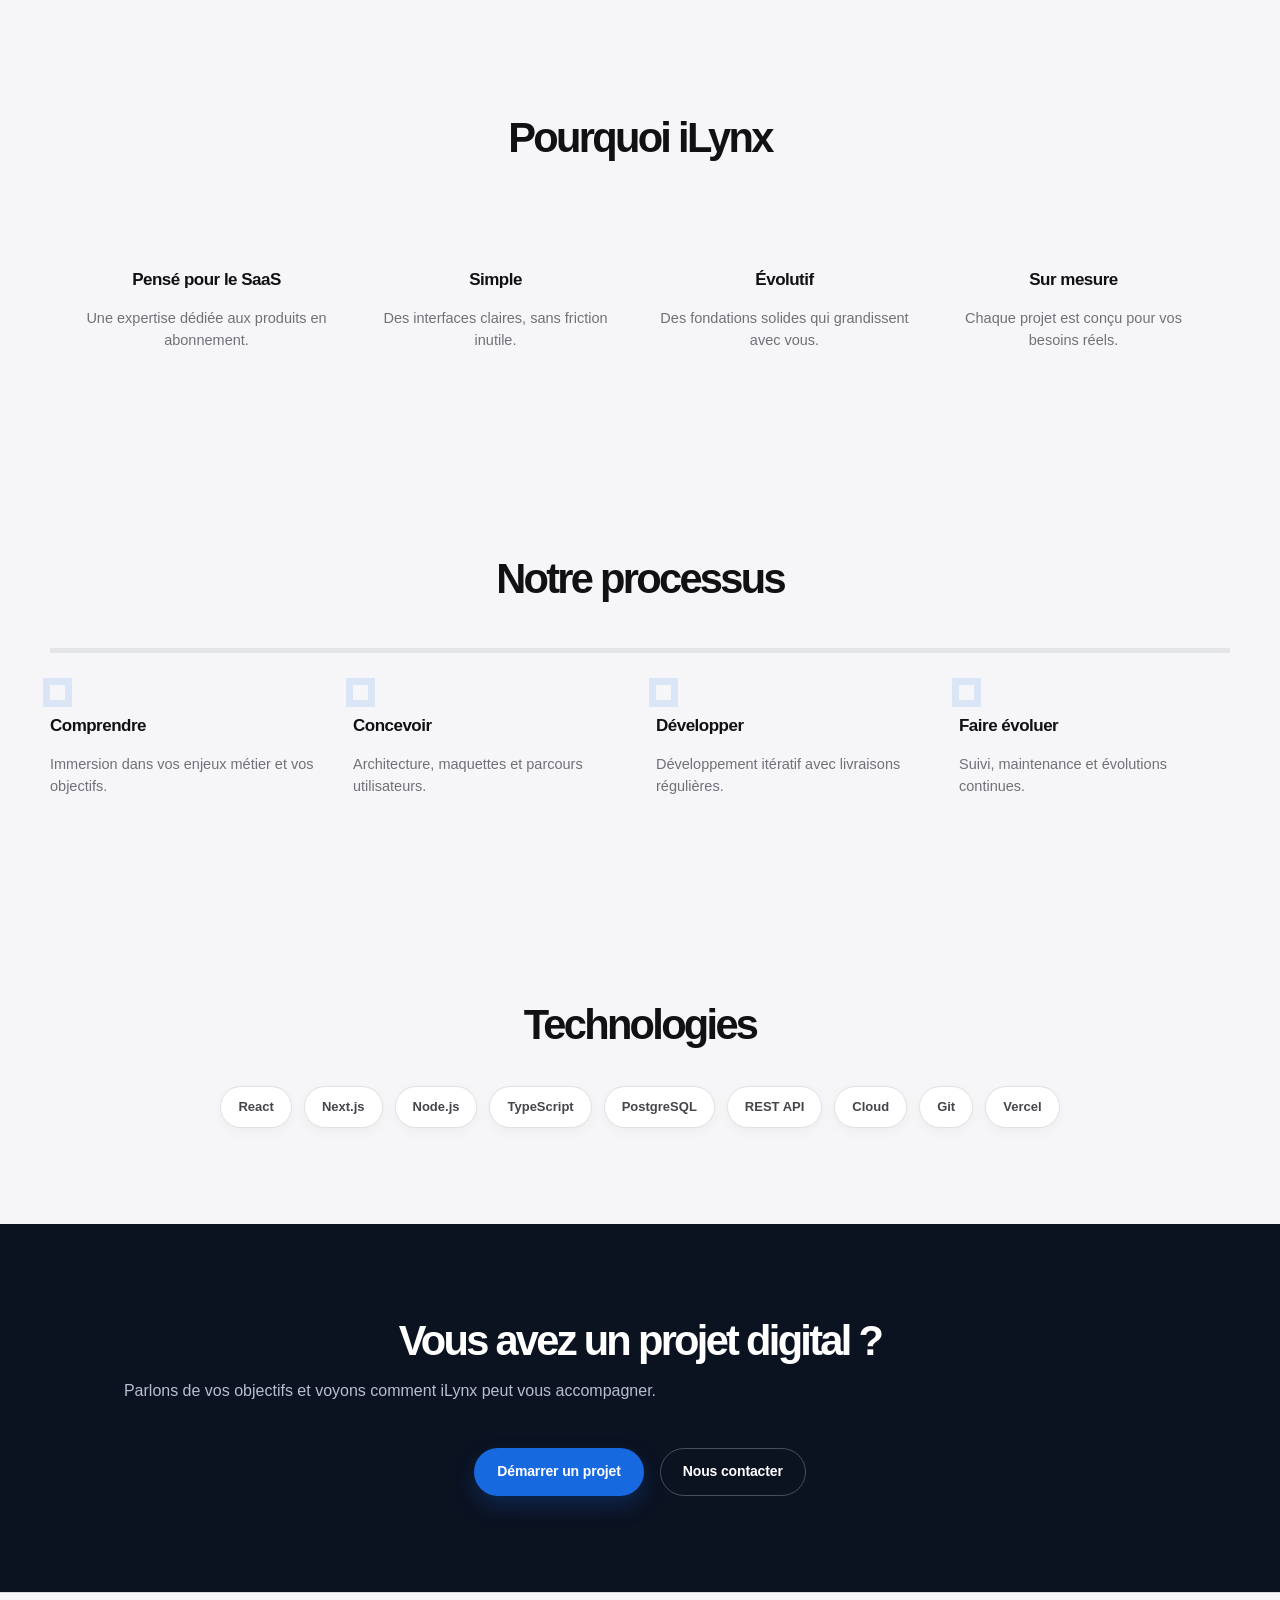
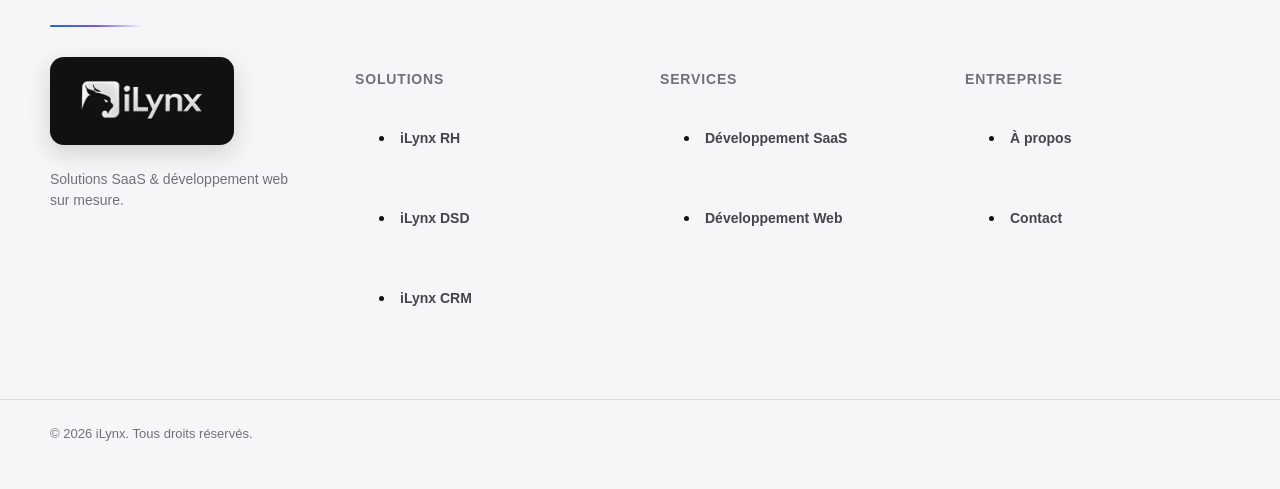
==== commit 0833d058: "Add files via upload" ====
--- a/index.html
+++ b/index.html
@@ -22,9 +22,8 @@
 <!-- ===== HEADER ===== -->
 <header class="site-header site-header--premium">
   <div class="container site-header__inner">
-    <a href="index.html" class="brand-lockup" aria-label="iLynx — accueil">
-      <span class="brand-mark"><img src="assets/favicon.png" alt=""></span>
-      <span class="brand-name">iLynx</span>
+    <a href="index.html" class="brand-lockup brand-lockup--logo" aria-label="iLynx — accueil">
+      <span class="brand-logo-frame"><img src="assets/iLynx-logo-light.png" alt="iLynx"></span>
     </a>
     <nav class="top-nav" aria-label="Navigation principale">
       <a class="top-nav__link is-active" href="index.html">Accueil</a>
--- a/assets/styles.css
+++ b/assets/styles.css
@@ -771,3 +771,60 @@
   .ecosystem-network .eco-node > text tspan + tspan { font-size: 6.5px !important; }
   .ecosystem-network .eco-core-label { font-size: 13px !important; }
 }
+
+
+/* ===== iLynx conversion hero + navigation premium ===== */
+.site-header--premium { position: sticky; top: 0; z-index: 100; background: rgba(255,255,255,.84); border-bottom: 1px solid rgba(15,23,42,.08); backdrop-filter: blur(18px); }
+.site-header__inner { height: 82px; display: flex; align-items: center; justify-content: space-between; gap: 24px; }
+.brand-lockup { display: inline-flex; align-items: center; gap: 10px; color: var(--text); text-decoration: none; flex-shrink: 0; }
+.brand-mark { width: 42px; height: 42px; display: grid; place-items: center; border-radius: 13px; background: #111318; box-shadow: 0 8px 20px rgba(15,23,42,.16); overflow: hidden; }
+.brand-mark img { width: 34px; height: 34px; object-fit: contain; }
+.brand-name { font-size: 23px; line-height: 1; font-weight: 800; letter-spacing: -.06em; }
+.top-nav { display: flex; align-items: center; gap: 4px; padding: 5px; border: 1px solid rgba(15,23,42,.08); border-radius: 999px; background: rgba(248,250,252,.76); }
+.top-nav__link { padding: 10px 15px; border-radius: 999px; color: #5f6878; font-size: 13px; font-weight: 700; text-decoration: none; transition: color .25s ease, background .25s ease, transform .25s ease; }
+.top-nav__link:hover, .top-nav__link.is-active { color: #111827; background: #fff; box-shadow: 0 4px 14px rgba(15,23,42,.08); transform: translateY(-1px); }
+.header-cta { display: inline-flex; align-items: center; gap: 8px; padding: 12px 17px; color: #fff; background: #111318; border-radius: 999px; text-decoration: none; font-size: 13px; font-weight: 800; box-shadow: 0 9px 20px rgba(17,19,24,.18); transition: transform .25s ease, box-shadow .25s ease; }
+.header-cta:hover { color: #fff; transform: translateY(-2px); box-shadow: 0 14px 26px rgba(17,19,24,.24); }
+.menu-toggle { width: 44px; height: 44px; border: 1px solid rgba(15,23,42,.12); border-radius: 12px; background: #fff; display: flex; flex-direction: column; justify-content: center; gap: 5px; padding: 0 11px; }
+.menu-toggle span { display: block; height: 2px; width: 100%; background: #111318; border-radius: 10px; }
+.mobile-panel { max-height: 0; overflow: hidden; opacity: 0; background: rgba(255,255,255,.96); transition: max-height .35s ease, opacity .3s ease; }
+.mobile-panel.is-open { max-height: 460px; opacity: 1; }
+.mobile-panel__nav { display: flex; flex-direction: column; gap: 4px; padding-top: 14px; padding-bottom: 18px; }
+.mobile-panel__nav a:not(.btn) { padding: 13px 4px; color: var(--text); font-weight: 700; text-decoration: none; border-bottom: 1px solid rgba(15,23,42,.07); }
+.hero--conversion { position: relative; min-height: 690px; display: flex; align-items: center; overflow: hidden; background: radial-gradient(circle at 75% 45%, rgba(37,99,235,.12), transparent 30%), linear-gradient(135deg, #f8fbff 0%, #fff 48%, #f4f1ff 100%); }
+.hero__glow { position: absolute; border-radius: 999px; pointer-events: none; filter: blur(1px); border: 1px solid rgba(37,99,235,.11); }
+.hero__glow--one { width: 680px; height: 680px; right: -180px; top: 35px; box-shadow: 0 0 0 28px rgba(37,99,235,.025), 0 0 0 58px rgba(124,58,237,.02); animation: hero-glow-drift 14s ease-in-out infinite; }
+.hero__glow--two { width: 260px; height: 260px; right: 280px; bottom: -110px; border-color: rgba(124,58,237,.15); animation: hero-glow-drift 11s ease-in-out infinite reverse; }
+.hero__grid { position: relative; z-index: 1; display: grid; grid-template-columns: minmax(0, 1.05fr) minmax(420px, .95fr); align-items: center; gap: 64px; padding-top: 78px; padding-bottom: 78px; }
+.hero__copy { max-width: 650px; }
+.hero--conversion h1 { max-width: 680px; margin: 22px 0 0; font-size: clamp(3.2rem, 6.2vw, 6.3rem); line-height: .96; letter-spacing: -.075em; font-weight: 850; color: #0b0d12; }
+.hero--conversion h1 span { color: #2563eb; }
+.hero__lead { max-width: 570px; margin-top: 26px; color: #667085; font-size: clamp(1rem, 1.5vw, 1.22rem); line-height: 1.65; }
+.hero__actions { display: flex; flex-wrap: wrap; align-items: center; gap: 13px; margin-top: 32px; }
+.hero__actions .btn { min-height: 52px; padding-inline: 21px; }
+.hero__proof { display: flex; flex-wrap: wrap; align-items: center; gap: 9px; margin-top: 26px; color: #748096; font-size: 12px; font-weight: 700; }
+.proof-dot { width: 8px; height: 8px; border-radius: 50%; background: #22c55e; box-shadow: 0 0 0 5px rgba(34,197,94,.12); }
+.proof-separator { color: #c5cad3; }
+.offer-stage { position: relative; min-height: 500px; display: grid; place-items: center; }
+.offer-stage__orbit { position: absolute; border: 1px solid rgba(37,99,235,.17); border-radius: 999px; pointer-events: none; }
+.offer-stage__orbit--outer { width: 470px; height: 470px; transform: rotate(28deg); animation: offer-orbit 17s linear infinite; }
+.offer-stage__orbit--inner { width: 310px; height: 310px; border-color: rgba(124,58,237,.18); transform: rotate(-35deg); animation: offer-orbit 12s linear infinite reverse; }
+.offer-center { position: absolute; z-index: 2; width: 142px; height: 142px; display: flex; flex-direction: column; justify-content: center; align-items: center; border-radius: 40px; color: #fff; background: #111318; box-shadow: 0 18px 48px rgba(15,23,42,.23), 0 0 0 12px rgba(37,99,235,.08); animation: offer-breathe 5s ease-in-out infinite; }
+.offer-center span { font-size: 25px; font-weight: 850; letter-spacing: -.07em; }
+.offer-center small { margin-top: 5px; color: #b9c2d2; font-size: 9px; font-weight: 700; }
+.offer-card { position: absolute; z-index: 3; width: 218px; min-height: 174px; padding: 20px; display: flex; flex-direction: column; align-items: flex-start; border: 1px solid rgba(15,23,42,.1); border-radius: 24px; color: #111318; background: rgba(255,255,255,.9); box-shadow: 0 20px 44px rgba(15,23,42,.12); text-decoration: none; backdrop-filter: blur(14px); transition: transform .35s ease, box-shadow .35s ease; }
+.offer-card:hover { color: #111318; transform: translateY(-8px) scale(1.02); box-shadow: 0 28px 56px rgba(37,99,235,.18); }
+.offer-card--saas { top: 4%; left: 0; animation: offer-float 6s ease-in-out infinite; }
+.offer-card--custom { right: 0; bottom: 3%; animation: offer-float 7s ease-in-out infinite reverse; }
+.offer-card__icon { width: 34px; height: 34px; display: grid; place-items: center; margin-bottom: 14px; border-radius: 11px; color: #fff; background: linear-gradient(135deg, #2563eb, #7c3aed); font-weight: 900; }
+.offer-card--custom .offer-card__icon { background: linear-gradient(135deg, #0f766e, #2563eb); }
+.offer-card strong { font-size: 15px; line-height: 1.25; }
+.offer-card small { margin-top: 8px; color: #737d8e; font-size: 11px; line-height: 1.45; }
+.offer-card b { margin-top: auto; padding-top: 14px; color: #2563eb; font-size: 11px; }
+@keyframes offer-float { 0%,100% { transform: translateY(0); } 50% { transform: translateY(-9px); } }
+@keyframes offer-breathe { 0%,100% { box-shadow: 0 18px 48px rgba(15,23,42,.23), 0 0 0 12px rgba(37,99,235,.08); } 50% { box-shadow: 0 22px 60px rgba(15,23,42,.28), 0 0 0 22px rgba(37,99,235,.04); } }
+@keyframes offer-orbit { to { transform: rotate(388deg); } }
+@keyframes hero-glow-drift { 0%,100% { transform: translate3d(0,0,0) scale(1); } 50% { transform: translate3d(-18px,14px,0) scale(1.035); } }
+@media (max-width: 1050px) { .top-nav { gap: 0; } .top-nav__link { padding-inline: 10px; font-size: 12px; } .header-cta { padding-inline: 13px; } .hero__grid { gap: 28px; } .offer-card { width: 195px; } }
+@media (max-width: 767px) { .site-header__inner { height: 70px; } .top-nav, .header-cta { display: none; } .hero--conversion { min-height: auto; } .hero__grid { grid-template-columns: 1fr; gap: 22px; padding-top: 58px; padding-bottom: 50px; } .hero--conversion h1 { font-size: clamp(2.75rem, 13vw, 4.4rem); line-height: .98; } .hero__lead { font-size: 16px; } .hero__actions { align-items: stretch; flex-direction: column; } .hero__actions .btn { width: 100%; justify-content: center; } .hero__proof { font-size: 10px; gap: 6px; } .offer-stage { min-height: 470px; transform: scale(.86); transform-origin: top center; margin-bottom: -60px; } .offer-stage__orbit--outer { width: 390px; height: 390px; } .offer-stage__orbit--inner { width: 260px; height: 260px; } .offer-card { width: 180px; min-height: 155px; padding: 16px; border-radius: 20px; } .offer-card--saas { left: 0; } .offer-card--custom { right: 0; } .offer-center { width: 120px; height: 120px; border-radius: 32px; } .offer-center span { font-size: 21px; } }
+@media (prefers-reduced-motion: reduce) { .hero__glow, .offer-stage__orbit, .offer-card, .offer-center { animation: none !important; } }
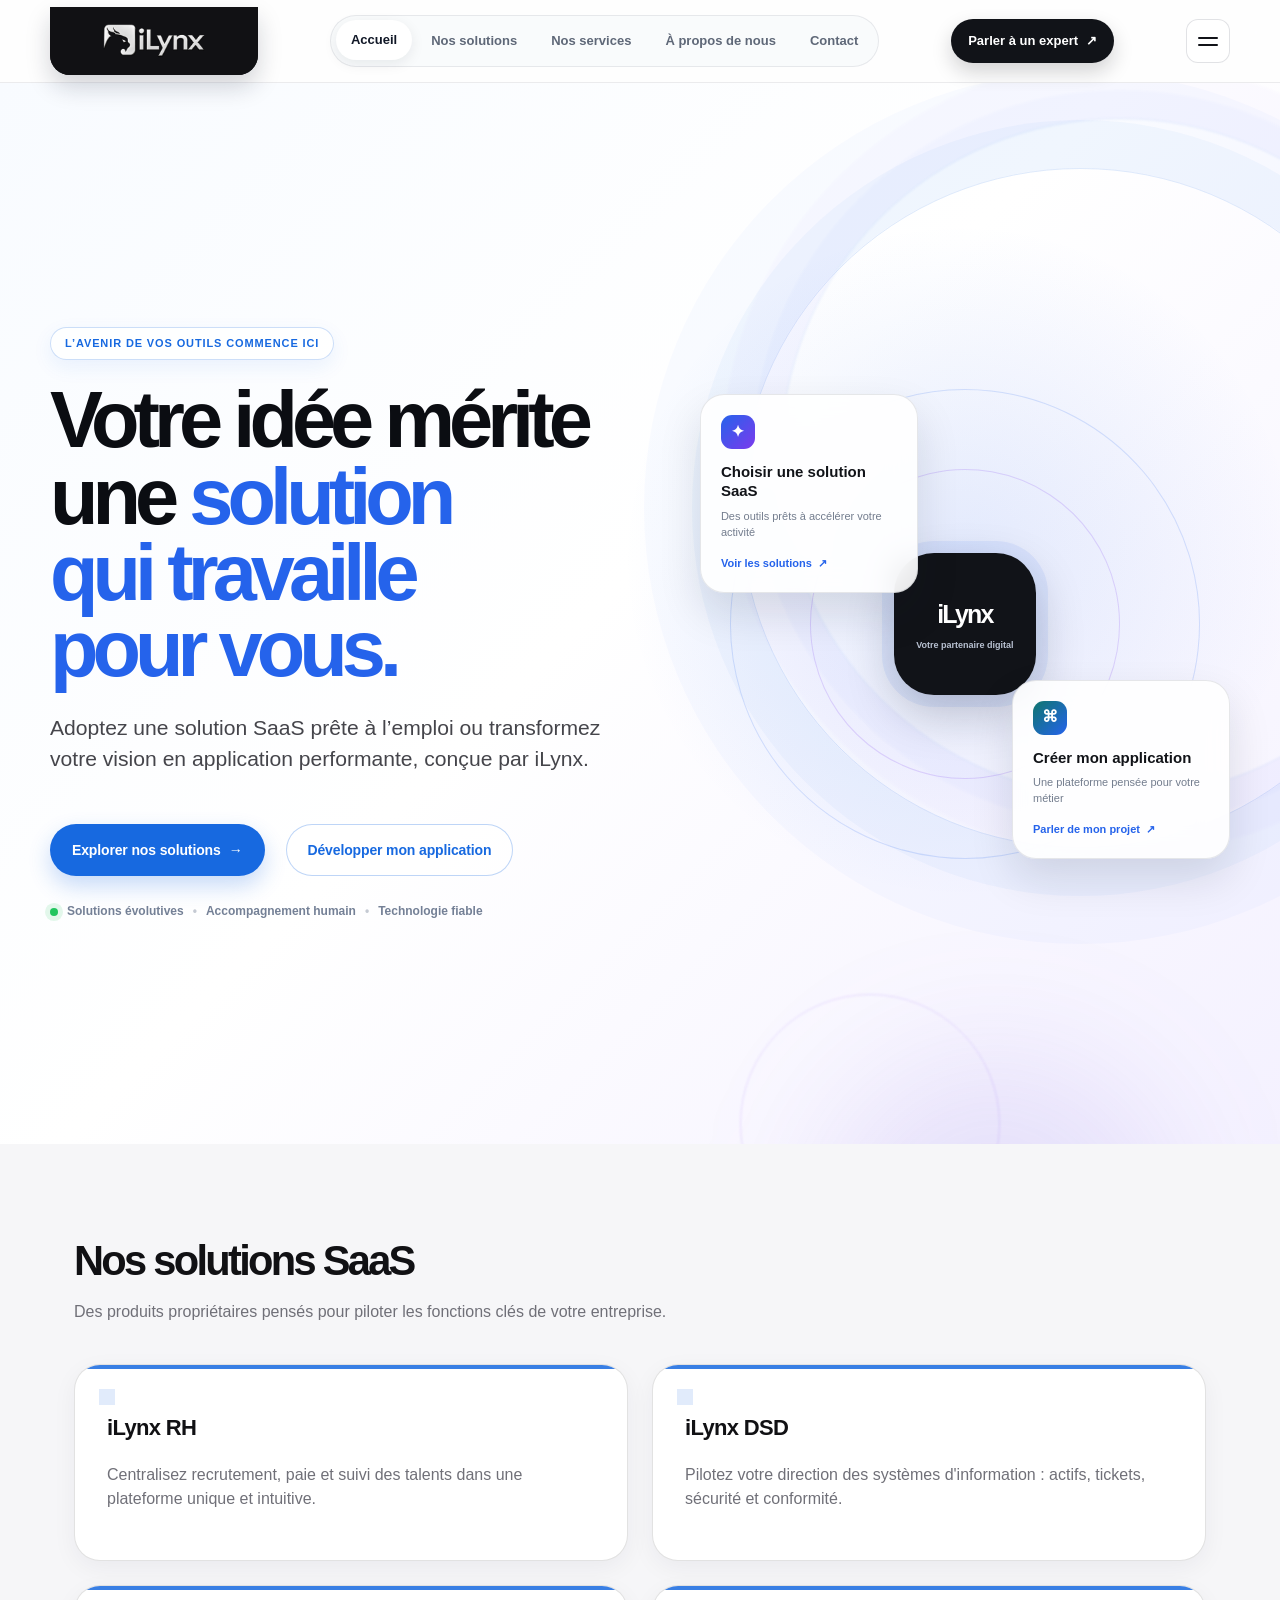
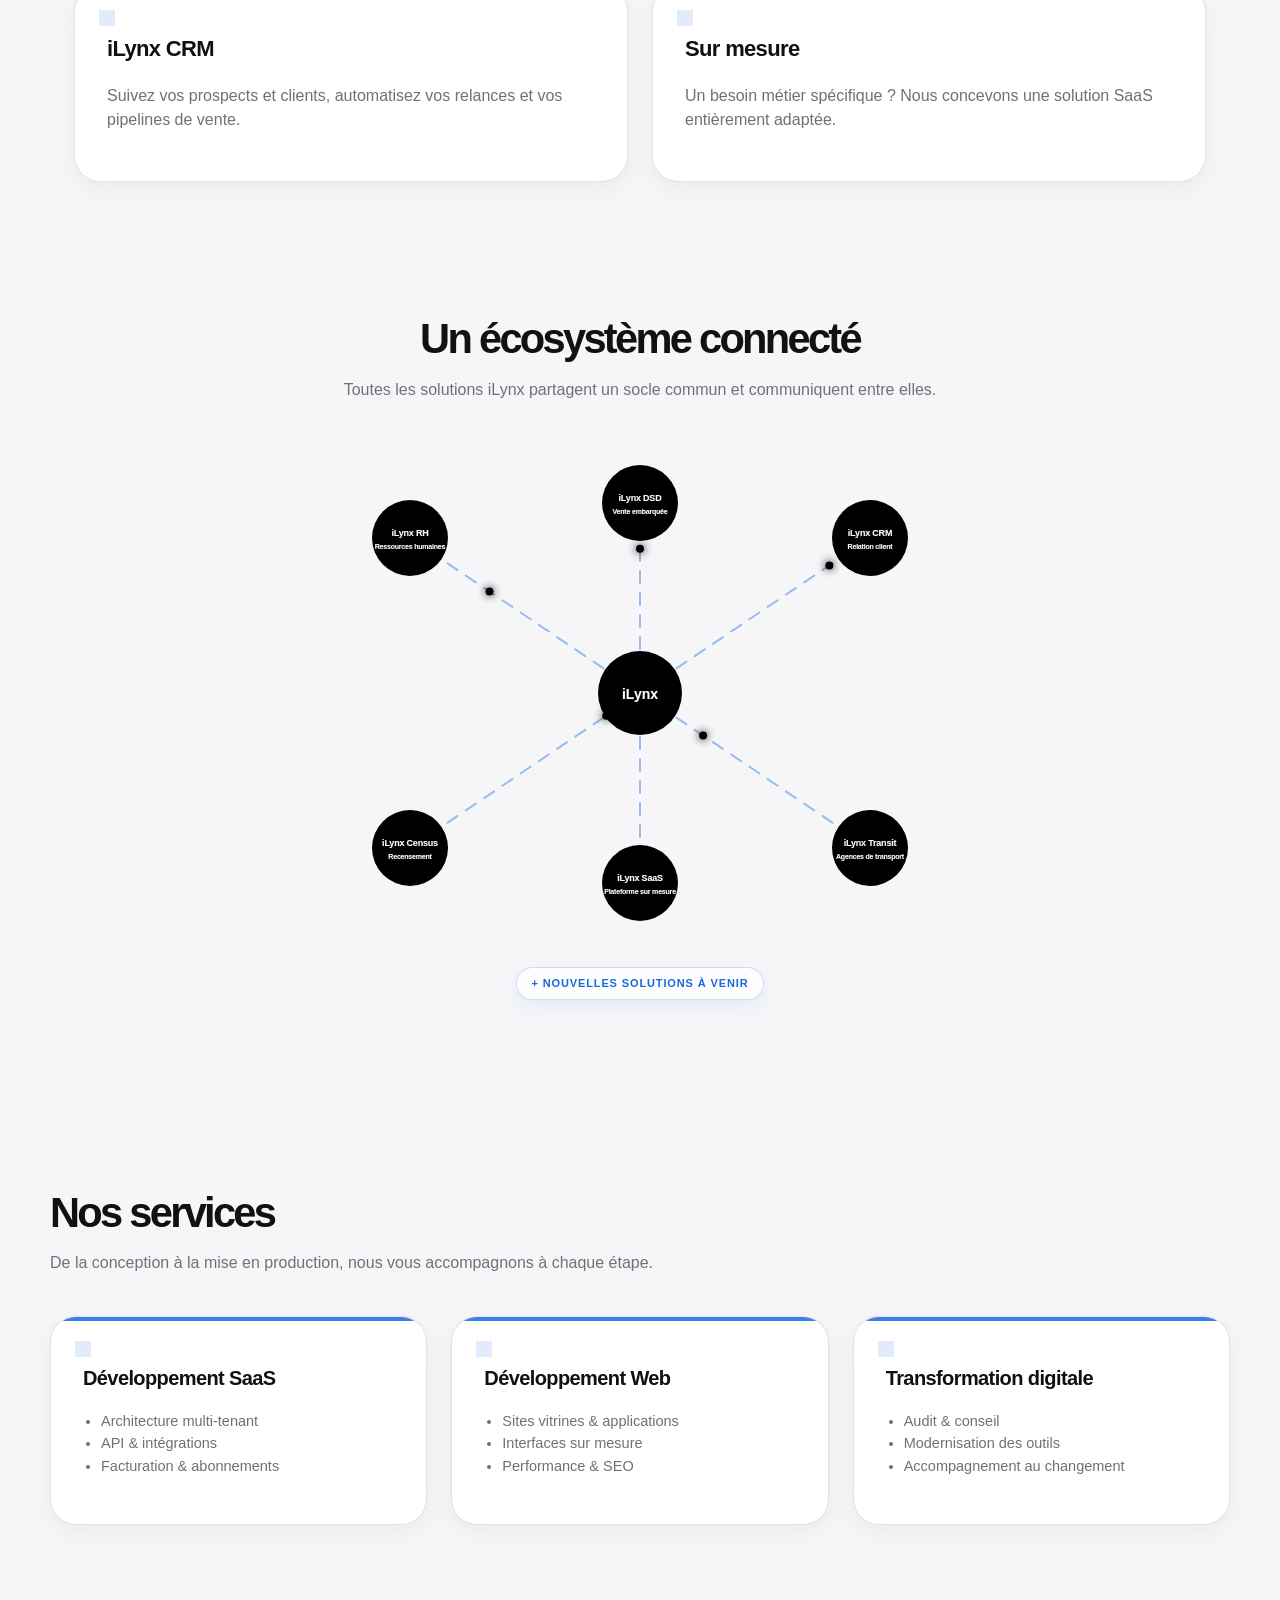
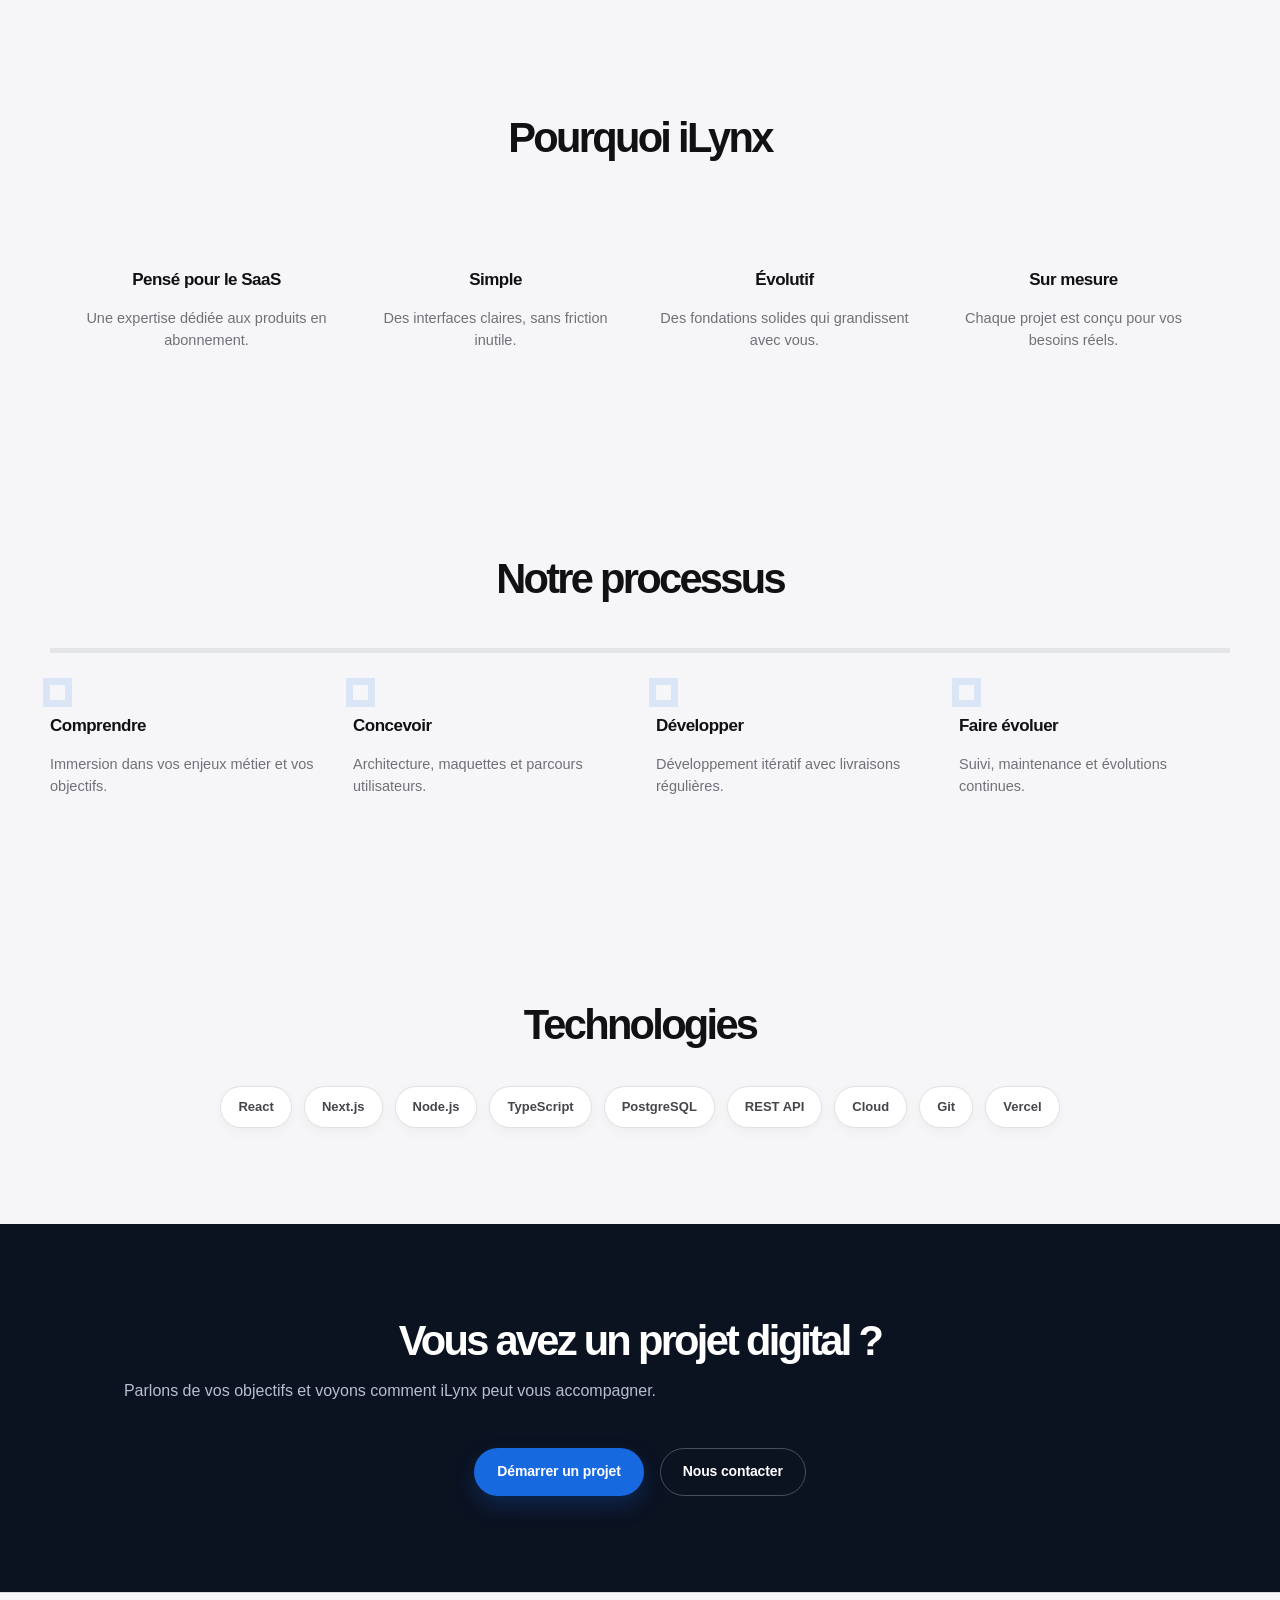
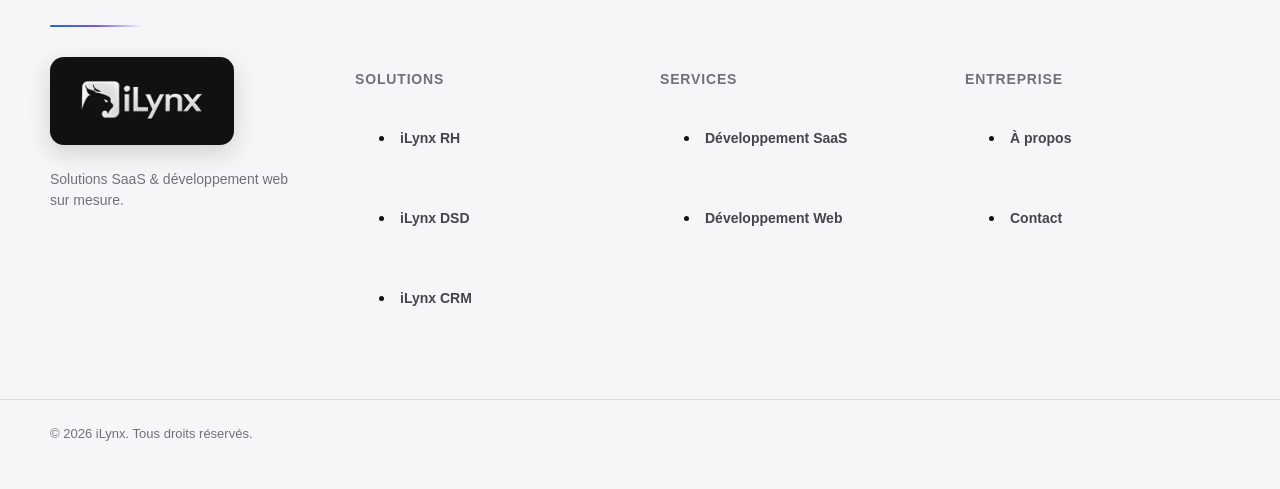
==== commit 189cf414: "Add files via upload" ====
--- a/index.html
+++ b/index.html
@@ -64,7 +64,7 @@
 </section>
 
 <!-- ===== SOLUTIONS SAAS ===== -->
-<section class="container" style="padding:96px 24px">
+<section class="container solutions-showcase" style="padding:96px 24px">
   <div class="reveal max-w-2xl">
     <h2 style="font-size:clamp(1.9rem,3.4vw,2.6rem)">Nos solutions SaaS</h2>
     <p class="mt-3" style="color:var(--muted)">Des produits propriétaires pensés pour piloter les fonctions clés de votre entreprise.</p>
@@ -141,7 +141,7 @@
 </section>
 
 <!-- ===== SERVICES ===== -->
-<section style="background:color-mix(in srgb, var(--card) 60%, var(--bg)); padding:96px 0">
+<section class="services-showcase" style="background:color-mix(in srgb, var(--card) 60%, var(--bg)); padding:96px 0">
   <div class="container">
     <div class="reveal max-w-2xl">
       <h2 style="font-size:clamp(1.9rem,3.4vw,2.6rem)">Nos services</h2>
--- a/assets/styles.css
+++ b/assets/styles.css
@@ -828,3 +828,22 @@
 @media (max-width: 1050px) { .top-nav { gap: 0; } .top-nav__link { padding-inline: 10px; font-size: 12px; } .header-cta { padding-inline: 13px; } .hero__grid { gap: 28px; } .offer-card { width: 195px; } }
 @media (max-width: 767px) { .site-header__inner { height: 70px; } .top-nav, .header-cta { display: none; } .hero--conversion { min-height: auto; } .hero__grid { grid-template-columns: 1fr; gap: 22px; padding-top: 58px; padding-bottom: 50px; } .hero--conversion h1 { font-size: clamp(2.75rem, 13vw, 4.4rem); line-height: .98; } .hero__lead { font-size: 16px; } .hero__actions { align-items: stretch; flex-direction: column; } .hero__actions .btn { width: 100%; justify-content: center; } .hero__proof { font-size: 10px; gap: 6px; } .offer-stage { min-height: 470px; transform: scale(.86); transform-origin: top center; margin-bottom: -60px; } .offer-stage__orbit--outer { width: 390px; height: 390px; } .offer-stage__orbit--inner { width: 260px; height: 260px; } .offer-card { width: 180px; min-height: 155px; padding: 16px; border-radius: 20px; } .offer-card--saas { left: 0; } .offer-card--custom { right: 0; } .offer-center { width: 120px; height: 120px; border-radius: 32px; } .offer-center span { font-size: 21px; } }
 @media (prefers-reduced-motion: reduce) { .hero__glow, .offer-stage__orbit, .offer-card, .offer-center { animation: none !important; } }
+
+
+/* Logo iLynx original dans son étiquette noire. */
+.brand-lockup--logo { height: 100%; display: inline-flex; align-items: center; }
+.brand-logo-frame { width: 172px; height: 60px; display: flex; align-items: center; justify-content: center; padding: 7px 14px; border-radius: 0 0 18px 18px; background: #111318; box-shadow: 0 12px 24px rgba(15,23,42,.18); overflow: hidden; }
+.brand-logo-frame img { display: block; width: 100%; height: 100%; object-fit: contain; object-position: center; }
+.brand-lockup--logo:hover .brand-logo-frame { transform: translateY(1px); box-shadow: 0 15px 28px rgba(15,23,42,.24); }
+@media (max-width: 767px) {
+  .brand-logo-frame { width: 142px; height: 54px; padding: 7px 11px; border-radius: 0 0 15px 15px; }
+}
+
+
+/* Logo plus remarquable dans l’étiquette noire. */
+.brand-logo-frame { width: 208px; height: 68px; padding: 3px 7px; border-radius: 0 0 20px 20px; }
+.brand-logo-frame img { width: 100%; height: 100%; object-fit: contain; transform: scale(1.18); transform-origin: center; }
+@media (max-width: 767px) {
+  .brand-logo-frame { width: 184px; height: 62px; padding: 2px 5px; border-radius: 0 0 18px 18px; }
+  .brand-logo-frame img { transform: scale(1.18); }
+}
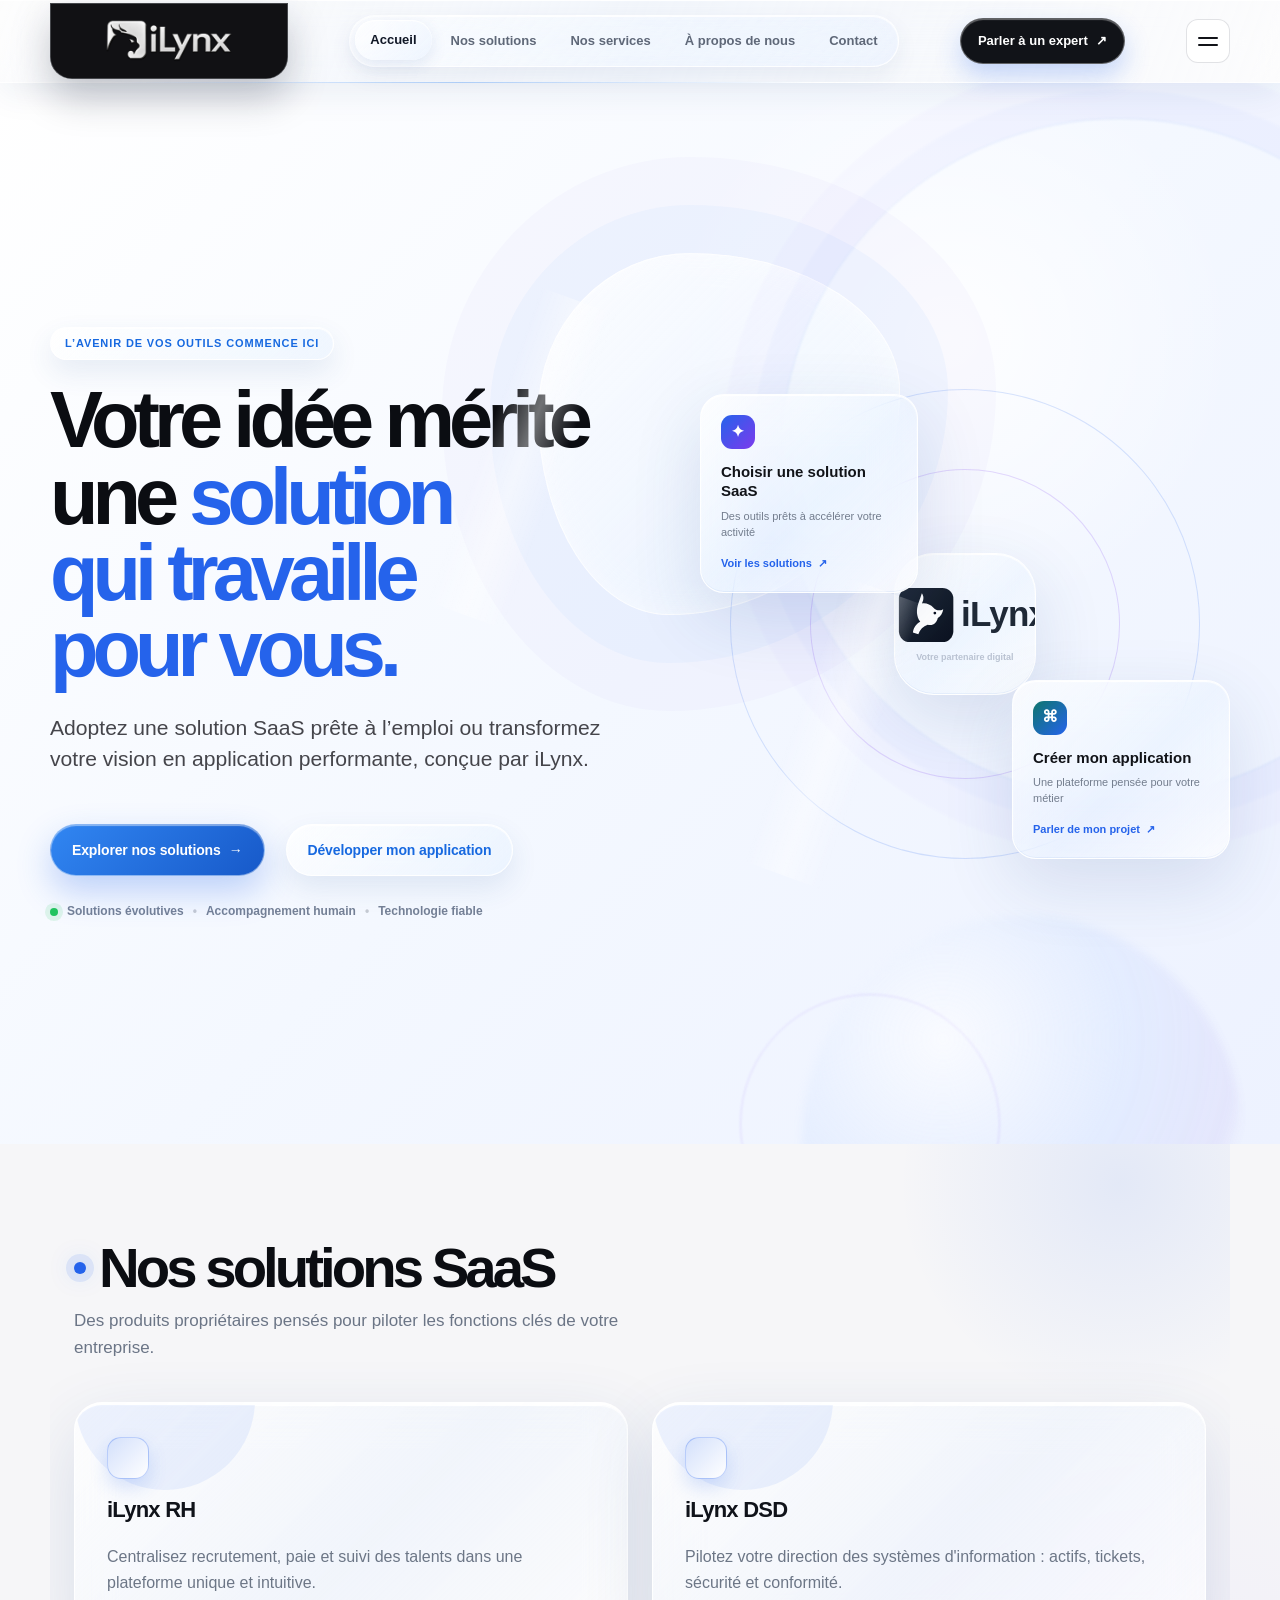
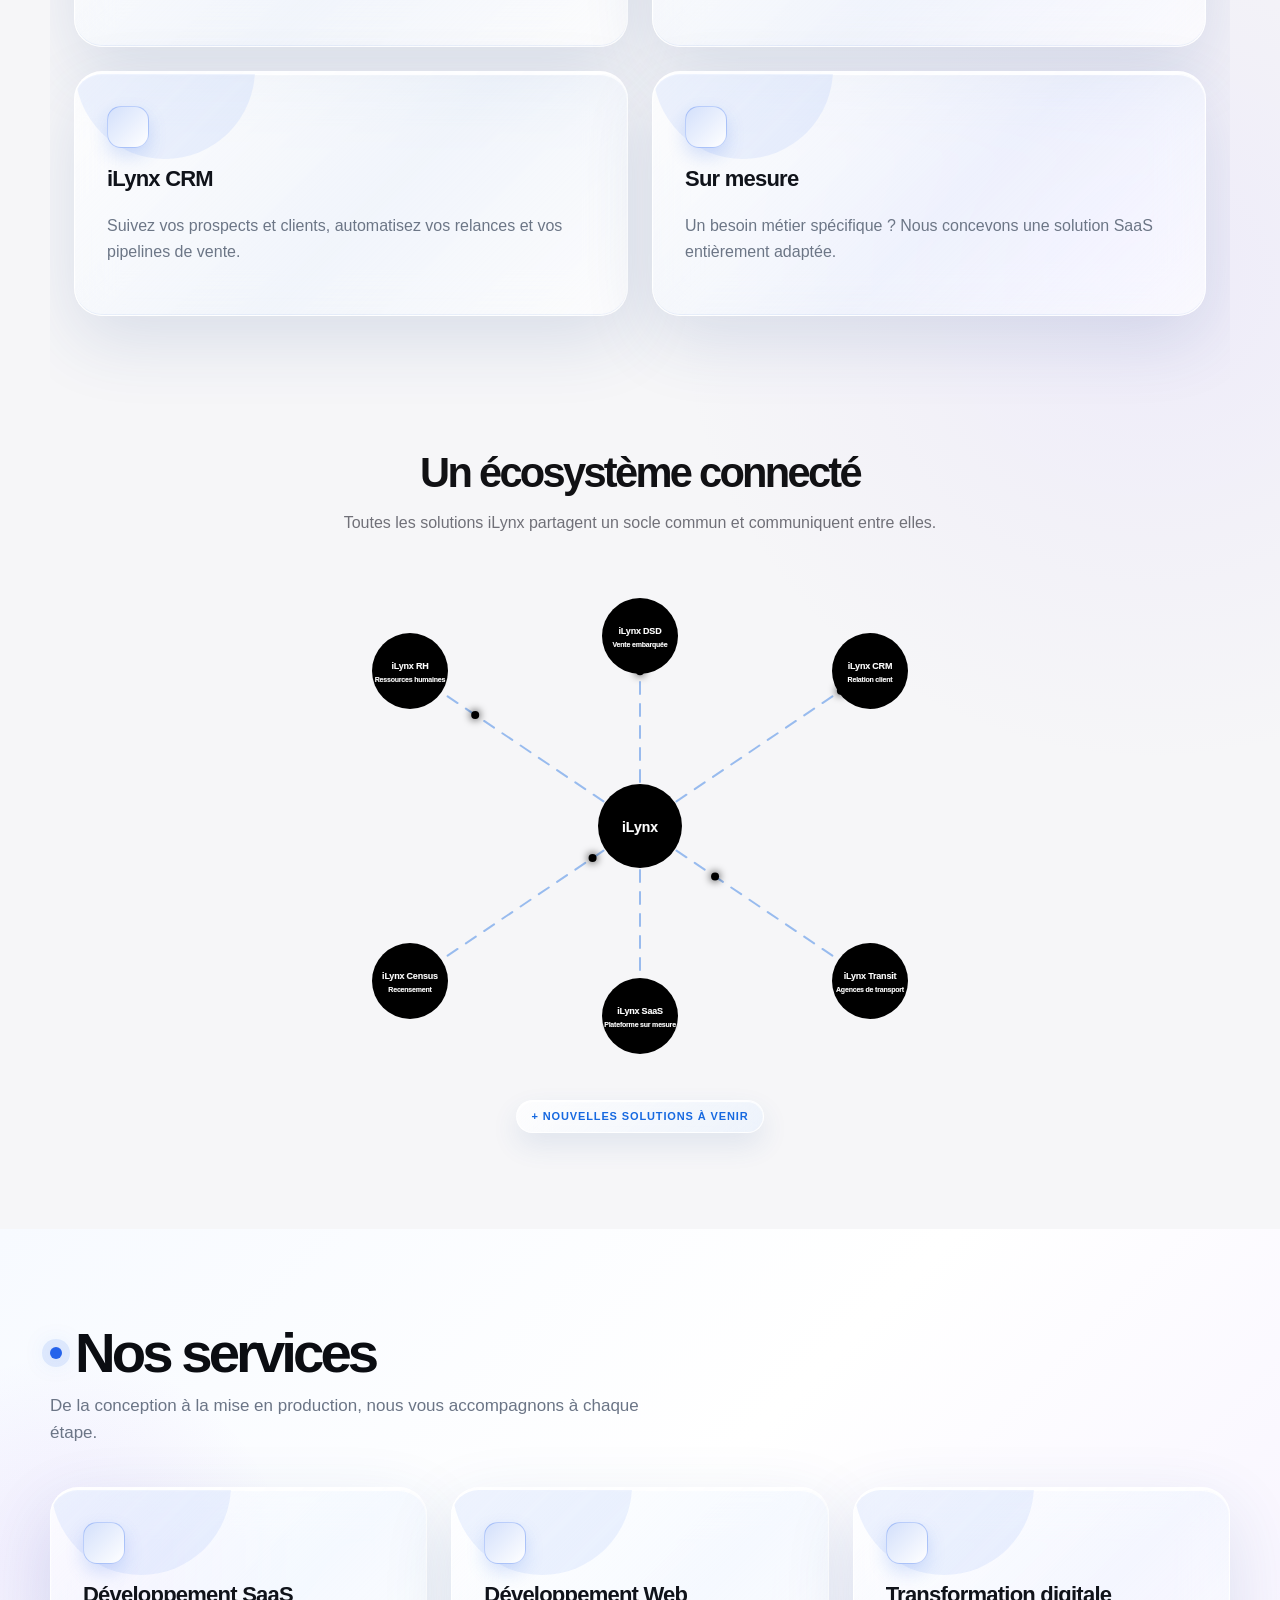
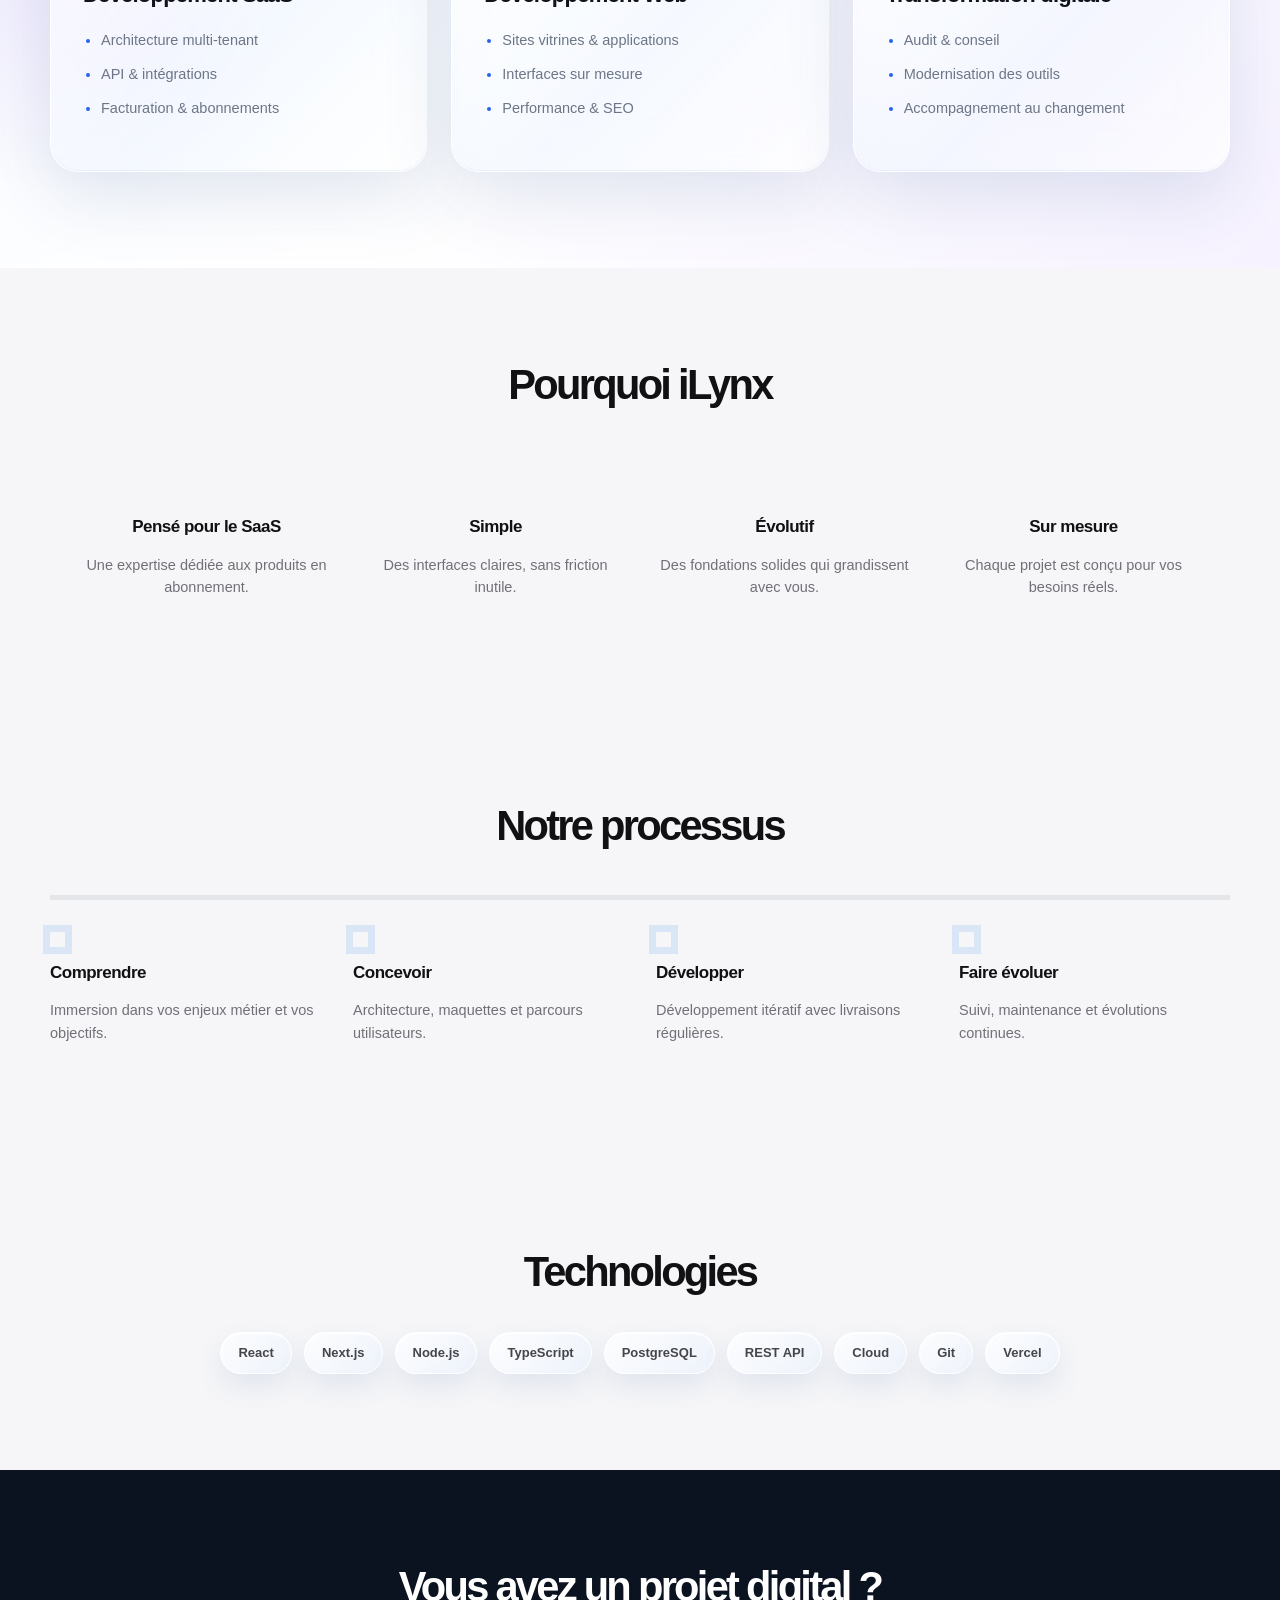
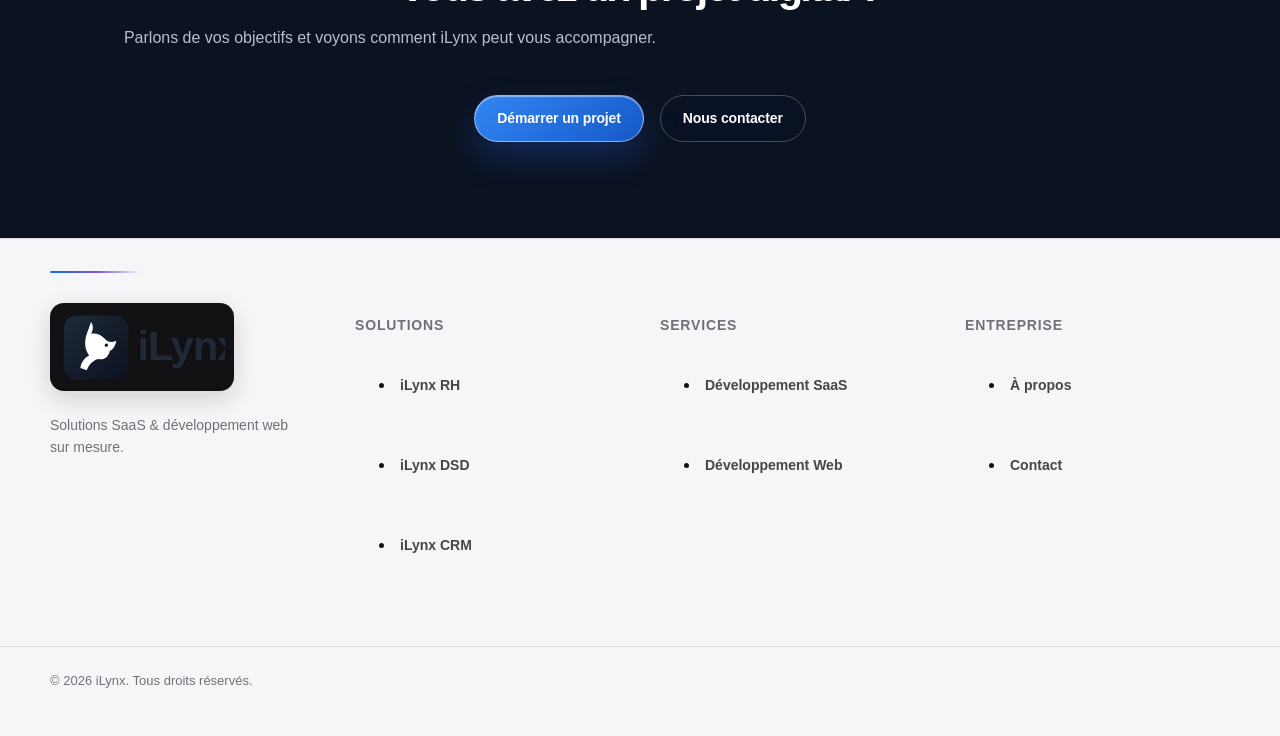
==== commit a146cd57: "Add files via upload" ====
--- a/index.html
+++ b/index.html
@@ -56,7 +56,7 @@
     </div>
     <div class="offer-stage" aria-label="Choisissez votre parcours">
       <div class="offer-stage__orbit offer-stage__orbit--outer"></div><div class="offer-stage__orbit offer-stage__orbit--inner"></div>
-      <div class="offer-center"><span>iLynx</span><small>Votre partenaire digital</small></div>
+      <div class="offer-center"><img src="assets/ilynx-logo.svg" alt="iLynx" class="offer-center__logo"><small>Votre partenaire digital</small></div>
       <a class="offer-card offer-card--saas" href="solutions.html"><span class="offer-card__icon">✦</span><strong>Choisir une solution SaaS</strong><small>Des outils prêts à accélérer votre activité</small><b>Voir les solutions&nbsp; ↗</b></a>
       <a class="offer-card offer-card--custom" href="contact.html"><span class="offer-card__icon">⌘</span><strong>Créer mon application</strong><small>Une plateforme pensée pour votre métier</small><b>Parler de mon projet&nbsp; ↗</b></a>
     </div>
@@ -277,7 +277,7 @@
 <footer style="padding:64px 0 32px">
   <div class="container grid md:grid-cols-4 gap-10">
     <div>
-      <img src="assets/iLynx-logo-light.png" alt="iLynx" style="height:88px">
+      <img src="assets/ilynx-logo.svg" alt="iLynx" style="height:88px">
       <p class="mt-4" style="color:var(--muted); font-size:14px; max-width:32ch">Solutions SaaS &amp; développement web sur mesure.</p>
     </div>
     <div>
@@ -308,5 +308,6 @@
 </footer>
 
 <script src="assets/main.js"></script>
+<script src="assets/ai-chat.js"></script>
 </body>
 </html>
--- a/assets/styles.css
+++ b/assets/styles.css
@@ -847,3 +847,187 @@
   .brand-logo-frame { width: 184px; height: 62px; padding: 2px 5px; border-radius: 0 0 18px 18px; }
   .brand-logo-frame img { transform: scale(1.18); }
 }
+
+
+/* ===== Sections SaaS et services : même langage visuel que le hero ===== */
+.solutions-showcase,
+.services-showcase { position: relative; overflow: hidden; }
+.solutions-showcase::before,
+.services-showcase::before { content: ""; position: absolute; width: 460px; height: 460px; border-radius: 50%; pointer-events: none; background: radial-gradient(circle, rgba(37,99,235,.09), transparent 68%); top: -190px; right: -120px; animation: section-ambient 13s ease-in-out infinite; }
+.solutions-showcase > *, .services-showcase > * { position: relative; z-index: 1; }
+.solutions-showcase .reveal.max-w-2xl,
+.services-showcase .reveal.max-w-2xl { max-width: 720px; }
+.solutions-showcase h2,
+.services-showcase h2 { display: inline-flex; align-items: center; gap: 13px; margin: 0; color: #0b0d12; font-size: clamp(2.2rem, 4.4vw, 4.15rem) !important; line-height: .98; letter-spacing: -.07em; }
+.solutions-showcase h2::before,
+.services-showcase h2::before { content: ""; width: 12px; height: 12px; flex: 0 0 12px; border-radius: 50%; background: #2563eb; box-shadow: 0 0 0 8px rgba(37,99,235,.1), 0 0 24px rgba(37,99,235,.35); }
+.solutions-showcase .reveal.max-w-2xl > p,
+.services-showcase .reveal.max-w-2xl > p { max-width: 620px; color: #6b7586 !important; font-size: 17px; line-height: 1.6; }
+.solutions-showcase .grid,
+.services-showcase .grid { position: relative; }
+.solutions-showcase .card,
+.services-showcase .card { position: relative; isolation: isolate; min-height: 245px; overflow: hidden; border: 1px solid rgba(15,23,42,.09); border-top: 3px solid var(--card-accent, #2563eb); border-radius: 28px; background: linear-gradient(145deg, rgba(255,255,255,.98), rgba(247,250,255,.92)); box-shadow: 0 14px 34px rgba(15,23,42,.07); text-decoration: none; transform: translateZ(0); transition: transform .4s cubic-bezier(.2,.8,.2,1), box-shadow .4s ease, border-color .4s ease; }
+.solutions-showcase .card::before,
+.services-showcase .card::before { content: ""; position: absolute; z-index: -1; width: 180px; height: 180px; top: -95px; right: -70px; border-radius: 50%; background: var(--card-accent, #2563eb); opacity: .08; transition: transform .5s ease, opacity .5s ease; }
+.solutions-showcase .card::after,
+.services-showcase .card::after { content: "↗"; position: absolute; right: 24px; bottom: 22px; width: 34px; height: 34px; display: grid; place-items: center; border: 1px solid color-mix(in srgb, var(--card-accent, #2563eb) 28%, transparent); border-radius: 50%; color: var(--card-accent, #2563eb); font-size: 17px; font-weight: 800; transition: transform .35s ease, background .35s ease, color .35s ease; }
+.solutions-showcase .card:hover,
+.services-showcase .card:hover { color: var(--text); transform: translateY(-10px); border-color: color-mix(in srgb, var(--card-accent, #2563eb) 45%, #fff); box-shadow: 0 24px 55px color-mix(in srgb, var(--card-accent, #2563eb) 18%, transparent); }
+.solutions-showcase .card:hover::before,
+.services-showcase .card:hover::before { transform: scale(2.2); opacity: .13; }
+.solutions-showcase .card:hover::after,
+.services-showcase .card:hover::after { color: #fff; background: var(--card-accent, #2563eb); transform: rotate(45deg); }
+.solutions-showcase .accent-dot,
+.services-showcase .accent-dot { display: block; width: 42px; height: 42px; margin-bottom: 18px; border: 1px solid color-mix(in srgb, var(--card-accent, #2563eb) 28%, transparent); border-radius: 14px; background: linear-gradient(135deg, color-mix(in srgb, var(--card-accent, #2563eb) 20%, #fff), #fff); box-shadow: 0 8px 18px color-mix(in srgb, var(--card-accent, #2563eb) 18%, transparent); }
+.solutions-showcase .card h3,
+.services-showcase .card h3 { margin-top: 0 !important; color: #10131a; font-size: 22px !important; letter-spacing: -.035em; }
+.solutions-showcase .card p,
+.services-showcase .card ul { color: #6c7686 !important; line-height: 1.65; }
+.services-showcase { background: linear-gradient(135deg, #f7faff 0%, #fff 50%, #f6f2ff 100%) !important; }
+.services-showcase::before { left: -160px; right: auto; top: 18%; background: radial-gradient(circle, rgba(124,58,237,.09), transparent 68%); animation-delay: -4s; }
+.services-showcase .card { min-height: 285px; }
+.services-showcase .card li { margin-bottom: 10px; }
+.services-showcase .card li::marker { color: var(--card-accent, #2563eb); }
+@keyframes section-ambient { 0%,100% { transform: translate3d(0,0,0) scale(1); } 50% { transform: translate3d(-28px,18px,0) scale(1.08); } }
+.brand-logo-frame { width: 238px; height: 76px; padding: 1px 3px; border-radius: 0 0 22px 22px; }
+.brand-logo-frame img { transform: scale(1.28); }
+@media (max-width: 767px) {
+  .brand-logo-frame { width: 210px; height: 70px; padding: 1px 2px; border-radius: 0 0 20px 20px; }
+  .brand-logo-frame img { transform: scale(1.28); }
+  .solutions-showcase, .services-showcase { padding-left: 20px !important; padding-right: 20px !important; }
+  .solutions-showcase h2, .services-showcase h2 { font-size: clamp(2rem, 11vw, 3rem) !important; }
+  .solutions-showcase .reveal.max-w-2xl > p, .services-showcase .reveal.max-w-2xl > p { font-size: 15px; }
+  .solutions-showcase .card, .services-showcase .card { min-height: 220px; border-radius: 23px; }
+  .services-showcase .card { min-height: 250px; }
+}
+@media (prefers-reduced-motion: reduce) { .solutions-showcase::before, .services-showcase::before { animation: none !important; } }
+
+/* ===== iLynx Liquid Glass ===== */
+:root{--liquid-white:rgba(255,255,255,.58);--liquid-border:rgba(255,255,255,.78);--liquid-shadow:rgba(32,60,110,.14)}
+.site-header--premium,.top-nav,.offer-card,.offer-center,.solutions-showcase .card,.services-showcase .card,.btn,.header-cta,.hero-badge{-webkit-backdrop-filter:blur(22px) saturate(145%);backdrop-filter:blur(22px) saturate(145%)}
+.site-header--premium{background:linear-gradient(110deg,rgba(255,255,255,.72),rgba(239,246,255,.45) 48%,rgba(255,255,255,.68));box-shadow:0 8px 30px rgba(50,80,130,.06)}
+.site-header--premium::after{content:"";position:absolute;left:8%;right:8%;bottom:-1px;height:1px;background:linear-gradient(90deg,transparent,rgba(255,255,255,.95),rgba(90,160,255,.35),transparent)}
+.top-nav{border-color:rgba(255,255,255,.82);background:linear-gradient(135deg,rgba(255,255,255,.54),rgba(224,235,255,.34));box-shadow:inset 0 1px 1px rgba(255,255,255,.92),0 9px 22px rgba(45,76,130,.07)}
+.top-nav__link:hover,.top-nav__link.is-active{background:linear-gradient(135deg,rgba(255,255,255,.88),rgba(232,241,255,.63));box-shadow:inset 0 1px 1px rgba(255,255,255,.95),0 5px 16px rgba(49,91,164,.12)}
+.hero--conversion::before{content:"";position:absolute;z-index:0;width:360px;height:360px;left:42%;top:16%;border-radius:42% 58% 64% 36%/44% 38% 62% 56%;background:linear-gradient(135deg,rgba(255,255,255,.42),rgba(169,205,255,.15));border:1px solid rgba(255,255,255,.7);box-shadow:inset 18px 18px 35px rgba(255,255,255,.28),inset -18px -15px 35px rgba(95,137,224,.08),0 25px 70px rgba(76,118,210,.08);animation:liquid-blob 16s ease-in-out infinite}
+.hero-badge{border-color:rgba(255,255,255,.9);background:linear-gradient(120deg,rgba(255,255,255,.72),rgba(224,238,255,.42));box-shadow:inset 0 1px 1px rgba(255,255,255,.95),0 10px 24px rgba(50,97,176,.1)}
+.offer-card,.solutions-showcase .card,.services-showcase .card{border-color:rgba(255,255,255,.78);background:linear-gradient(135deg,rgba(255,255,255,.68),rgba(239,246,255,.38) 55%,rgba(255,255,255,.62));box-shadow:inset 0 1px 1px rgba(255,255,255,.96),inset 0 -1px 0 rgba(162,190,235,.16),0 18px 40px var(--liquid-shadow)}
+.offer-card:hover,.solutions-showcase .card:hover,.services-showcase .card:hover{border-color:rgba(255,255,255,.95);box-shadow:inset 0 1px 1px rgba(255,255,255,1),0 26px 62px rgba(58,104,189,.2)}
+.offer-center{background:linear-gradient(145deg,rgba(17,19,24,.96),rgba(38,54,82,.9));border:1px solid rgba(255,255,255,.2);box-shadow:inset 0 1px 1px rgba(255,255,255,.24),0 20px 55px rgba(10,20,45,.28),0 0 0 12px rgba(255,255,255,.18)}
+.btn-primary,.header-cta{border:1px solid rgba(255,255,255,.34);box-shadow:inset 0 1px 1px rgba(255,255,255,.36),0 12px 26px rgba(37,99,235,.25)}
+.btn-ghost{border-color:rgba(255,255,255,.86);background:linear-gradient(135deg,rgba(255,255,255,.64),rgba(231,240,255,.38));box-shadow:inset 0 1px 1px rgba(255,255,255,.95),0 9px 22px rgba(50,90,160,.09)}
+.brand-logo-frame{border:1px solid rgba(255,255,255,.18);box-shadow:inset 0 1px 1px rgba(255,255,255,.14),0 15px 30px rgba(15,23,42,.24)}
+@keyframes liquid-blob{0%,100%{border-radius:42% 58% 64% 36%/44% 38% 62% 56%;transform:translate3d(0,0,0) rotate(0deg) scale(1)}33%{border-radius:58% 42% 39% 61%/58% 58% 42% 42%;transform:translate3d(18px,-12px,0) rotate(5deg) scale(1.04)}66%{border-radius:36% 64% 54% 46%/42% 62% 38% 58%;transform:translate3d(-14px,18px,0) rotate(-4deg) scale(.97)}}
+@media(max-width:767px){.hero--conversion::before{width:250px;height:250px;left:30%;top:28%;opacity:.72}.site-header--premium,.top-nav,.offer-card,.offer-center,.solutions-showcase .card,.services-showcase .card{-webkit-backdrop-filter:blur(15px) saturate(135%);backdrop-filter:blur(15px) saturate(135%)}}
+@media(prefers-reduced-motion:reduce){.hero--conversion::before{animation:none!important}}
+
+/* ===== iLynx Liquid Glass v2 ===== */
+:root {
+  --glass-bg: rgba(255, 255, 255, .52);
+  --glass-bg-strong: rgba(255, 255, 255, .72);
+  --glass-border: rgba(255, 255, 255, .88);
+  --glass-shadow: 0 24px 70px rgba(39, 78, 145, .14);
+}
+body {
+  background:
+    radial-gradient(circle at 12% 8%, rgba(167, 211, 255, .16), transparent 28rem),
+    radial-gradient(circle at 90% 34%, rgba(181, 162, 255, .13), transparent 30rem),
+    var(--paper);
+}
+.site-header {
+  background: linear-gradient(110deg, rgba(255,255,255,.74), rgba(237,245,255,.48) 50%, rgba(255,255,255,.68));
+  border-bottom-color: rgba(255,255,255,.72);
+  box-shadow: 0 10px 34px rgba(31, 63, 116, .08), inset 0 1px rgba(255,255,255,.9);
+}
+.site-header::after {
+  content: "";
+  position: absolute;
+  right: 8%; bottom: -1px; left: 8%; height: 1px;
+  background: linear-gradient(90deg, transparent, rgba(62,137,239,.4), rgba(255,255,255,.96), transparent);
+}
+.hero {
+  isolation: isolate;
+  background:
+    radial-gradient(circle at 74% 24%, rgba(255,255,255,.88), transparent 18rem),
+    linear-gradient(135deg, #fff 0%, #f4f8ff 52%, #edf2ff 100%);
+}
+.hero::after {
+  width: 440px; height: 440px;
+  right: 3%; bottom: -20%;
+  background: radial-gradient(circle at 32% 28%, rgba(255,255,255,.82), rgba(154,191,255,.18) 42%, rgba(134,106,224,.12) 68%, transparent 72%);
+  filter: blur(4px);
+  opacity: .75;
+  animation: glass-drift 15s ease-in-out infinite alternate;
+}
+.hero::before {
+  border-color: rgba(255,255,255,.78);
+  box-shadow: 0 0 0 48px rgba(102,159,239,.055), 0 0 0 96px rgba(147,121,229,.04), inset 0 0 34px rgba(255,255,255,.4);
+}
+.hero-badge,
+.btn-ghost,
+.tech-badge {
+  background: linear-gradient(135deg, rgba(255,255,255,.78), rgba(226,239,255,.43));
+  border-color: var(--glass-border);
+  -webkit-backdrop-filter: blur(18px) saturate(155%);
+  backdrop-filter: blur(18px) saturate(155%);
+  box-shadow: inset 0 1px 1px rgba(255,255,255,.98), 0 12px 28px rgba(47,91,158,.11);
+}
+.card,
+.offer-card,
+.offer-center,
+.solutions-showcase .card,
+.services-showcase .card {
+  background: linear-gradient(135deg, rgba(255,255,255,.78), rgba(234,243,255,.42) 54%, rgba(255,255,255,.67));
+  border-color: var(--glass-border);
+  -webkit-backdrop-filter: blur(22px) saturate(150%);
+  backdrop-filter: blur(22px) saturate(150%);
+  box-shadow: inset 0 1px 1px rgba(255,255,255,.98), inset 0 -1px rgba(132,171,232,.13), var(--glass-shadow);
+}
+.card::after,
+.offer-card::after,
+.solutions-showcase .card::after,
+.services-showcase .card::after {
+  display: block;
+  content: "";
+  position: absolute;
+  top: -30%; left: -45%; width: 38%; height: 170%;
+  transform: rotate(20deg) translateX(-160%);
+  background: linear-gradient(90deg, transparent, rgba(255,255,255,.42), transparent);
+  pointer-events: none;
+  transition: transform 1.1s ease;
+}
+.card:hover::after,
+.offer-card:hover::after,
+.solutions-showcase .card:hover::after,
+.services-showcase .card:hover::after { transform: rotate(20deg) translateX(520%); }
+.card:hover,
+.offer-card:hover,
+.solutions-showcase .card:hover,
+.services-showcase .card:hover {
+  border-color: rgba(255,255,255,.98);
+  box-shadow: inset 0 1px 1px #fff, 0 32px 86px rgba(43,91,171,.2);
+}
+.btn-primary {
+  background: linear-gradient(135deg, #3186f2, #1759c9);
+  border-color: rgba(255,255,255,.45);
+  box-shadow: inset 0 1px 1px rgba(255,255,255,.46), 0 15px 34px rgba(37,99,235,.28);
+}
+.btn-primary:hover { filter: saturate(1.12) brightness(1.04); }
+.site-header img,
+.brand-logo-frame {
+  border: 1px solid rgba(255,255,255,.22);
+  box-shadow: inset 0 1px 1px rgba(255,255,255,.16), 0 18px 38px rgba(15,23,42,.25);
+}
+@keyframes glass-drift {
+  0% { transform: translate3d(0, 0, 0) scale(1); }
+  100% { transform: translate3d(-24px, -18px, 0) scale(1.08); }
+}
+@media (max-width: 767px) {
+  body { background: radial-gradient(circle at 70% 12%, rgba(179,208,255,.2), transparent 18rem), var(--paper); }
+  .hero::after { width: 280px; height: 280px; right: -8%; bottom: -8%; }
+  .card, .offer-card, .offer-center, .solutions-showcase .card, .services-showcase .card { -webkit-backdrop-filter: blur(15px) saturate(140%); backdrop-filter: blur(15px) saturate(140%); }
+}
+@media (prefers-reduced-motion: reduce) {
+  .hero::after { animation: none !important; }
+  .card::after, .offer-card::after, .solutions-showcase .card::after, .services-showcase .card::after { display: none; }
+}
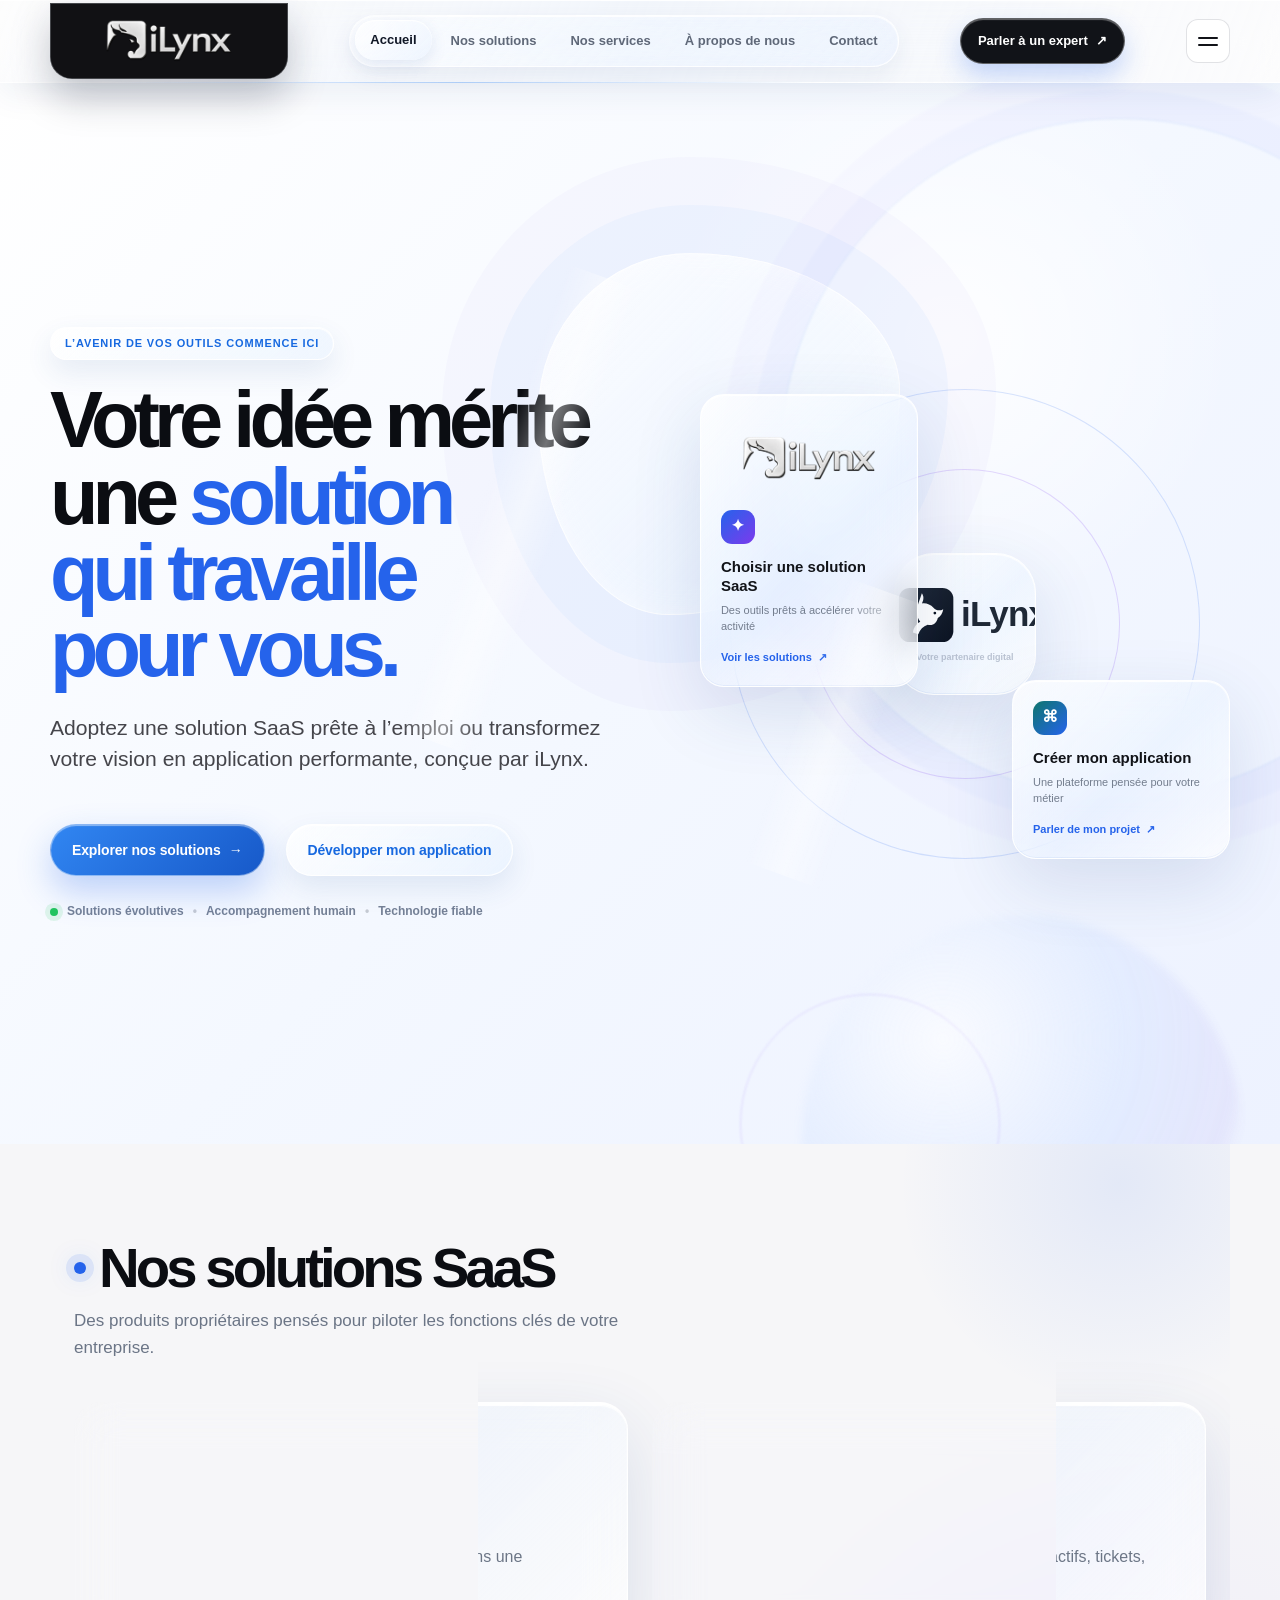
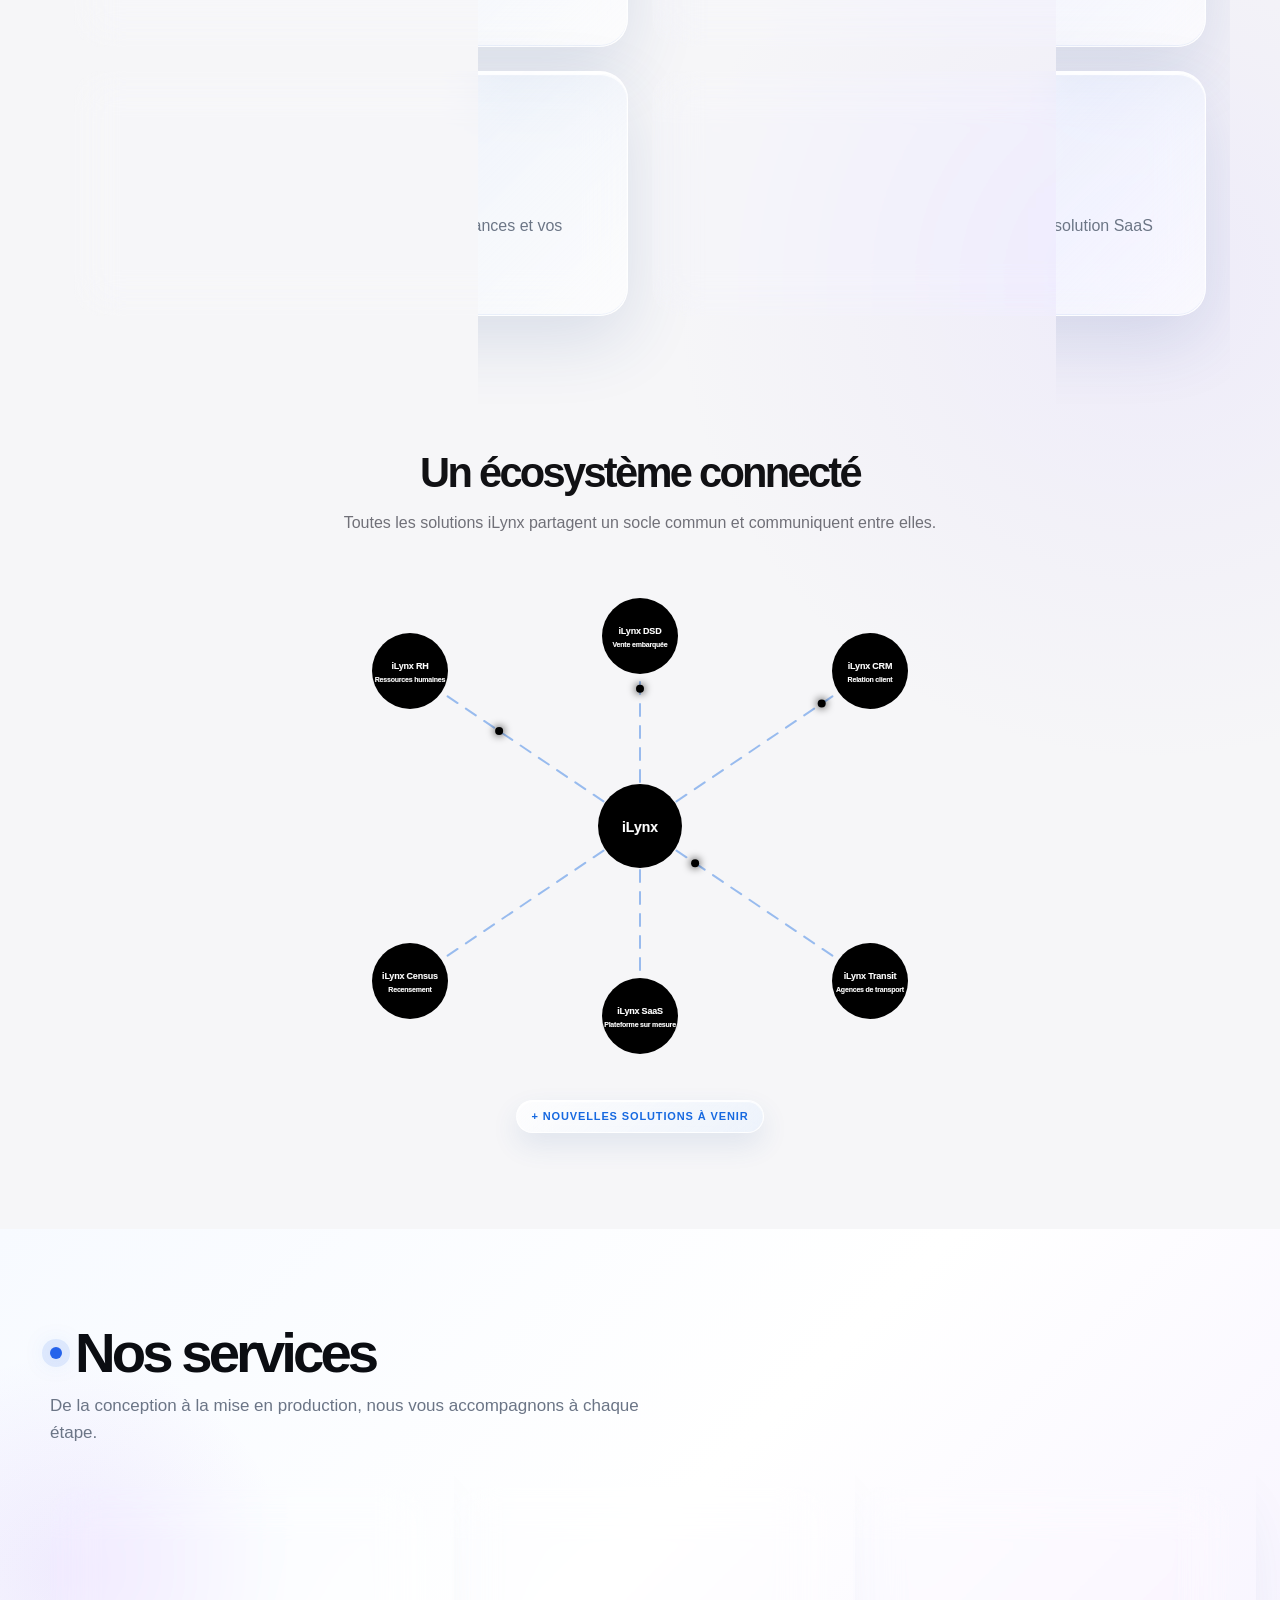
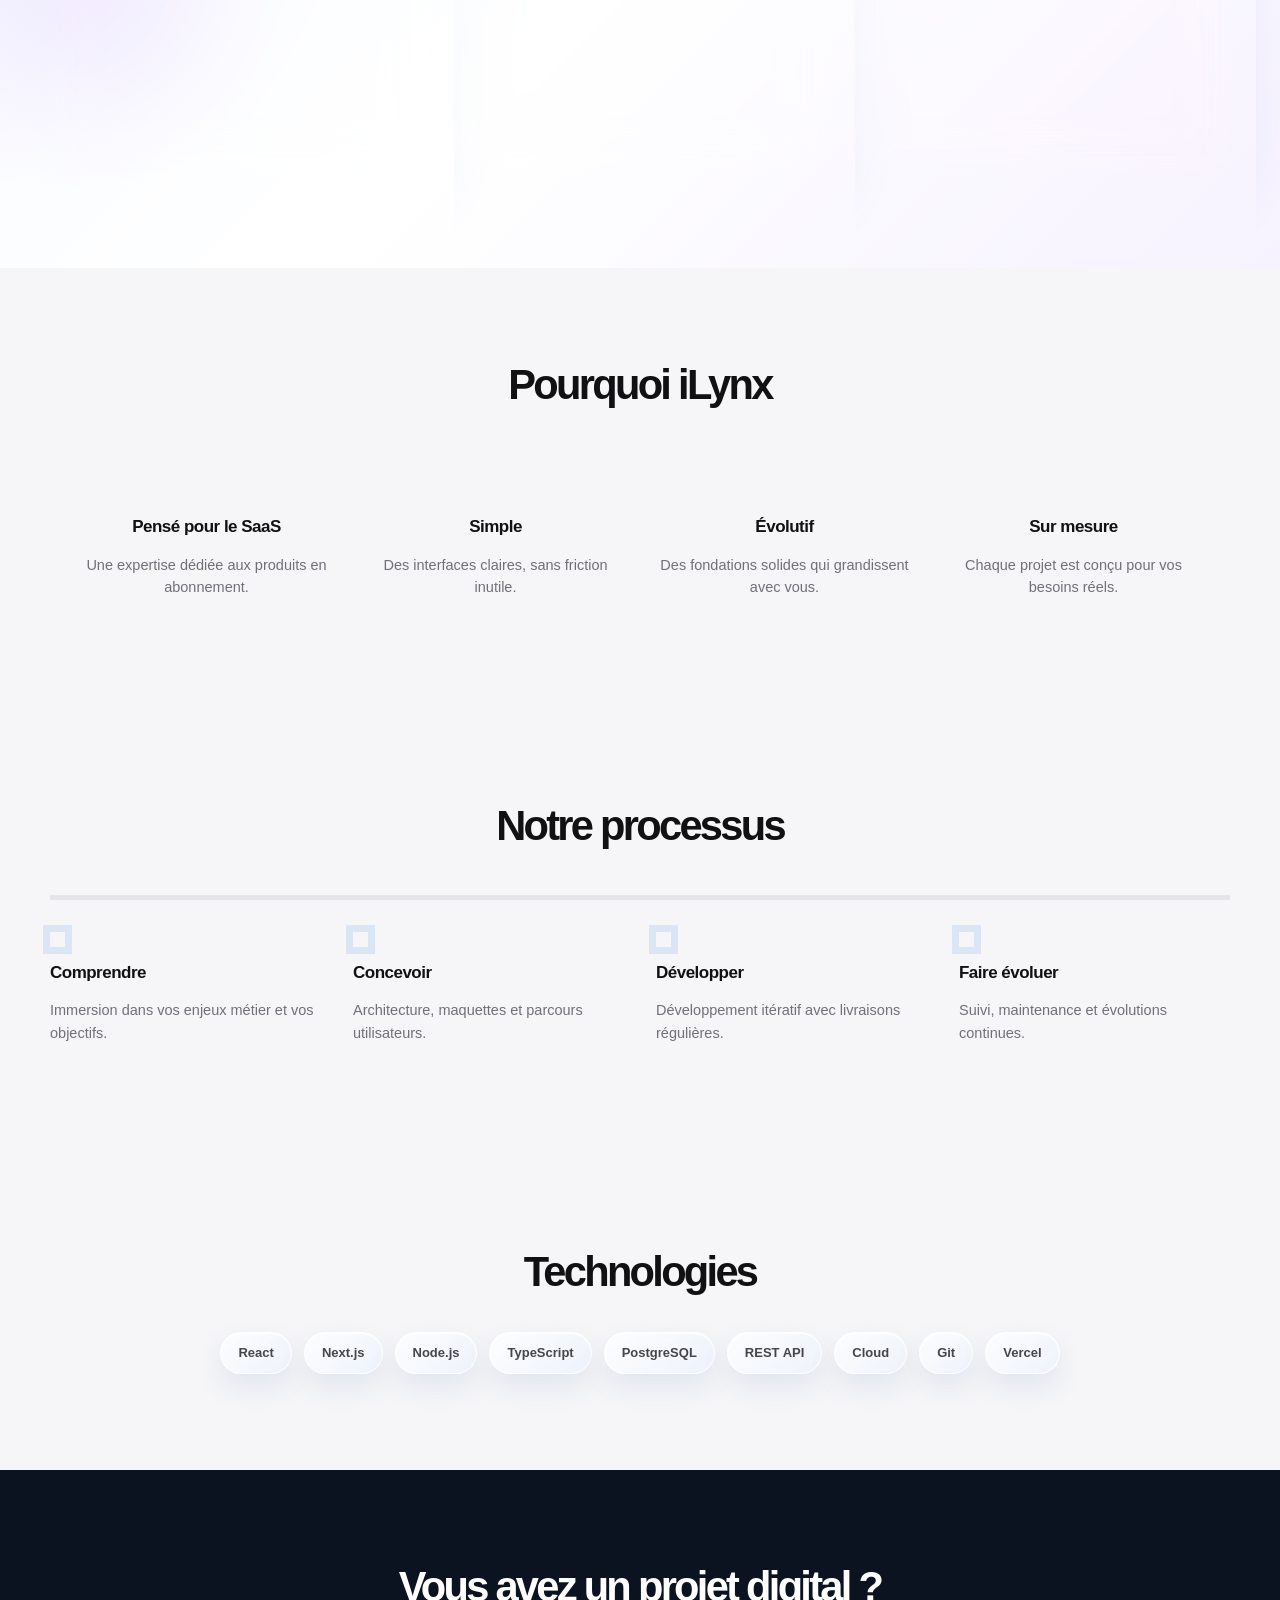
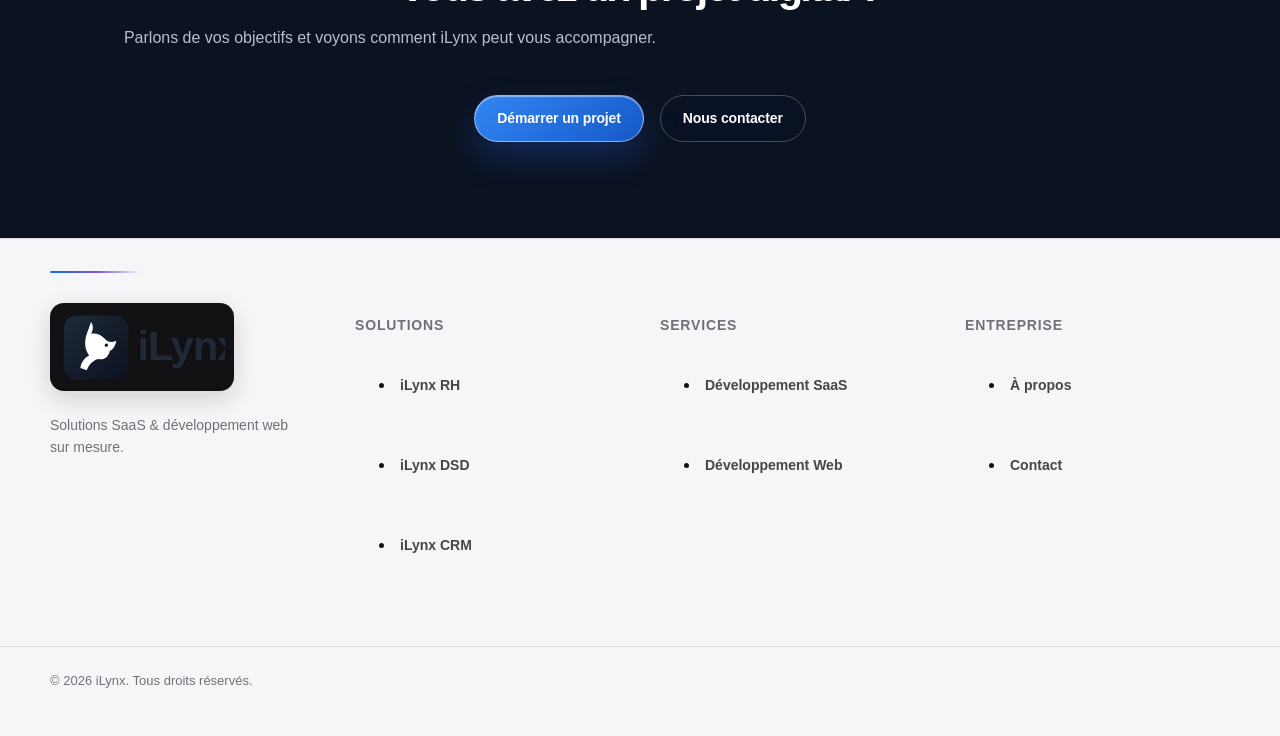
==== commit afd0eac0: "Add files via upload" ====
--- a/index.html
+++ b/index.html
@@ -57,7 +57,7 @@
     <div class="offer-stage" aria-label="Choisissez votre parcours">
       <div class="offer-stage__orbit offer-stage__orbit--outer"></div><div class="offer-stage__orbit offer-stage__orbit--inner"></div>
       <div class="offer-center"><img src="assets/ilynx-logo.svg" alt="iLynx" class="offer-center__logo"><small>Votre partenaire digital</small></div>
-      <a class="offer-card offer-card--saas" href="solutions.html"><span class="offer-card__icon">✦</span><strong>Choisir une solution SaaS</strong><small>Des outils prêts à accélérer votre activité</small><b>Voir les solutions&nbsp; ↗</b></a>
+      <a class="offer-card offer-card--saas" href="solutions.html"><span class="offer-card__brand"><img src="assets/iLynx-logo-light.png" alt="iLynx"></span><span class="offer-card__icon">✦</span><strong>Choisir une solution SaaS</strong><small>Des outils prêts à accélérer votre activité</small><b>Voir les solutions&nbsp; ↗</b></a>
       <a class="offer-card offer-card--custom" href="contact.html"><span class="offer-card__icon">⌘</span><strong>Créer mon application</strong><small>Une plateforme pensée pour votre métier</small><b>Parler de mon projet&nbsp; ↗</b></a>
     </div>
   </div>
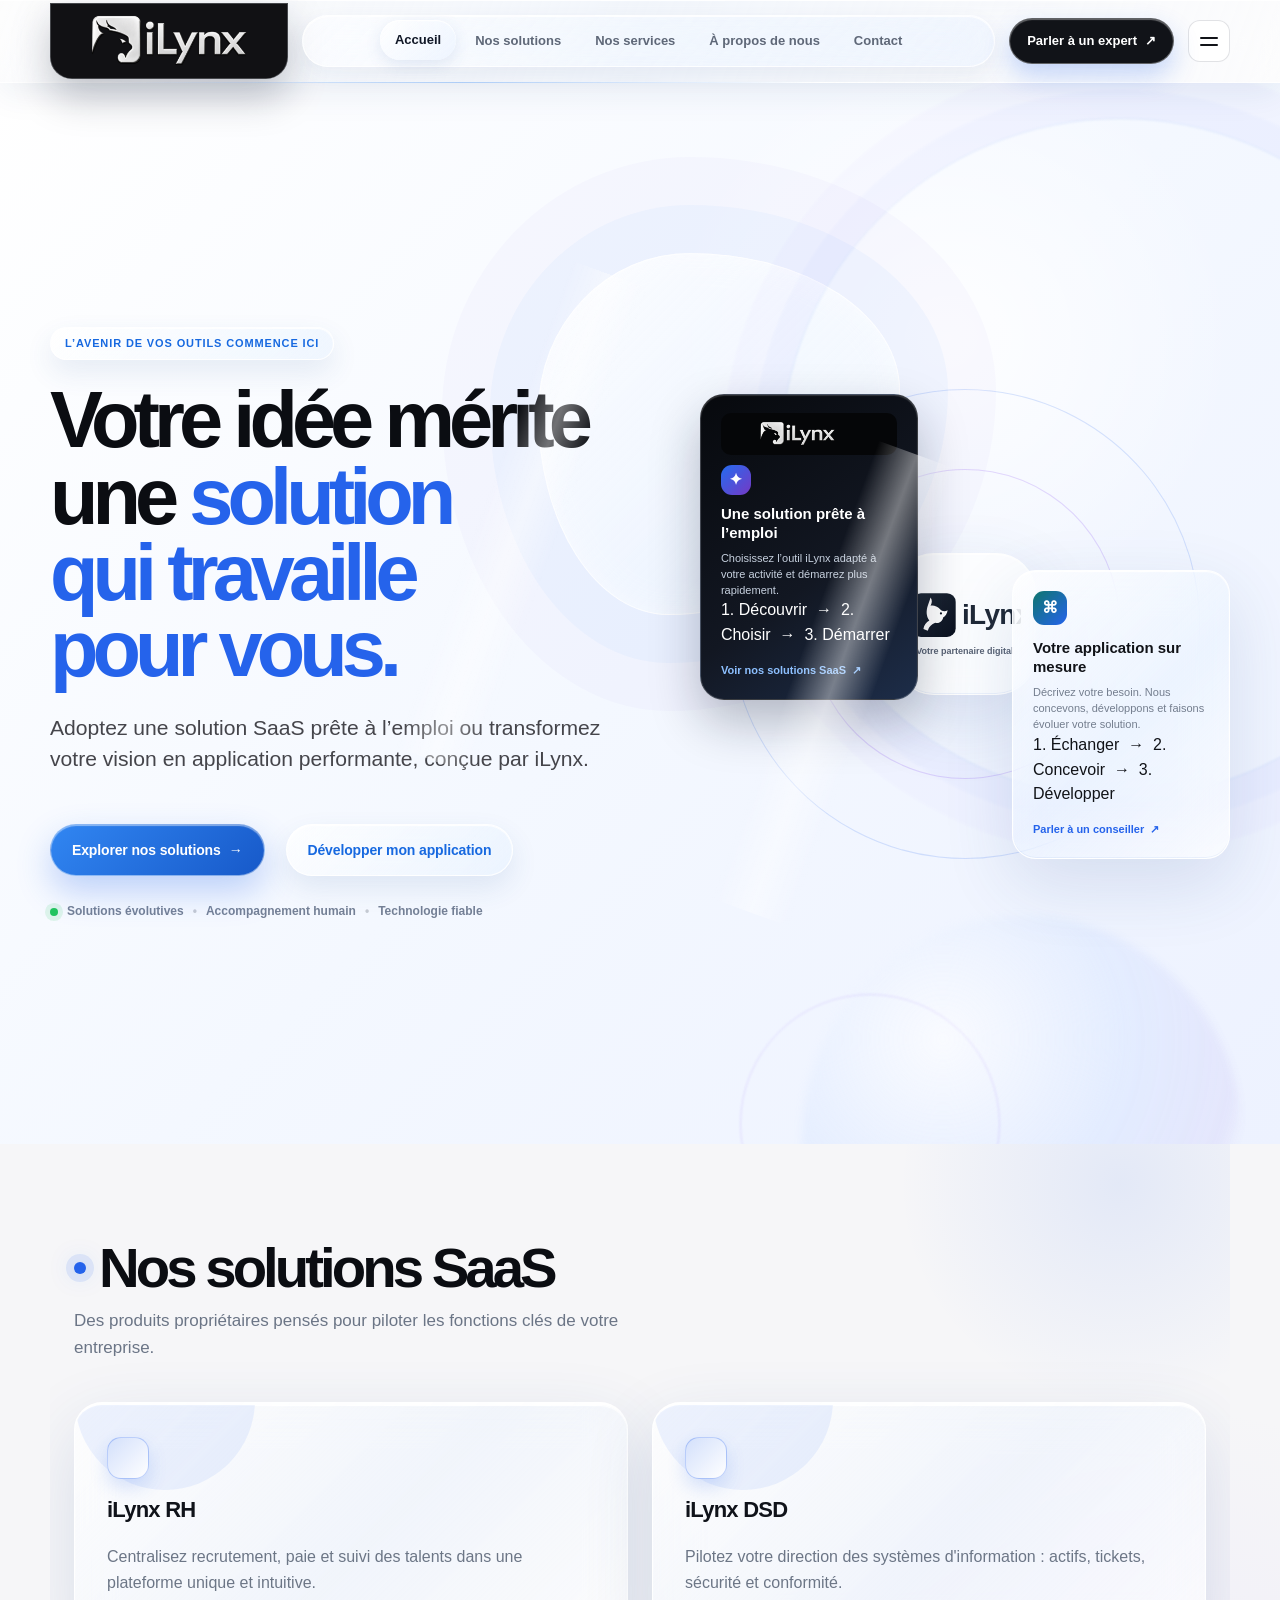
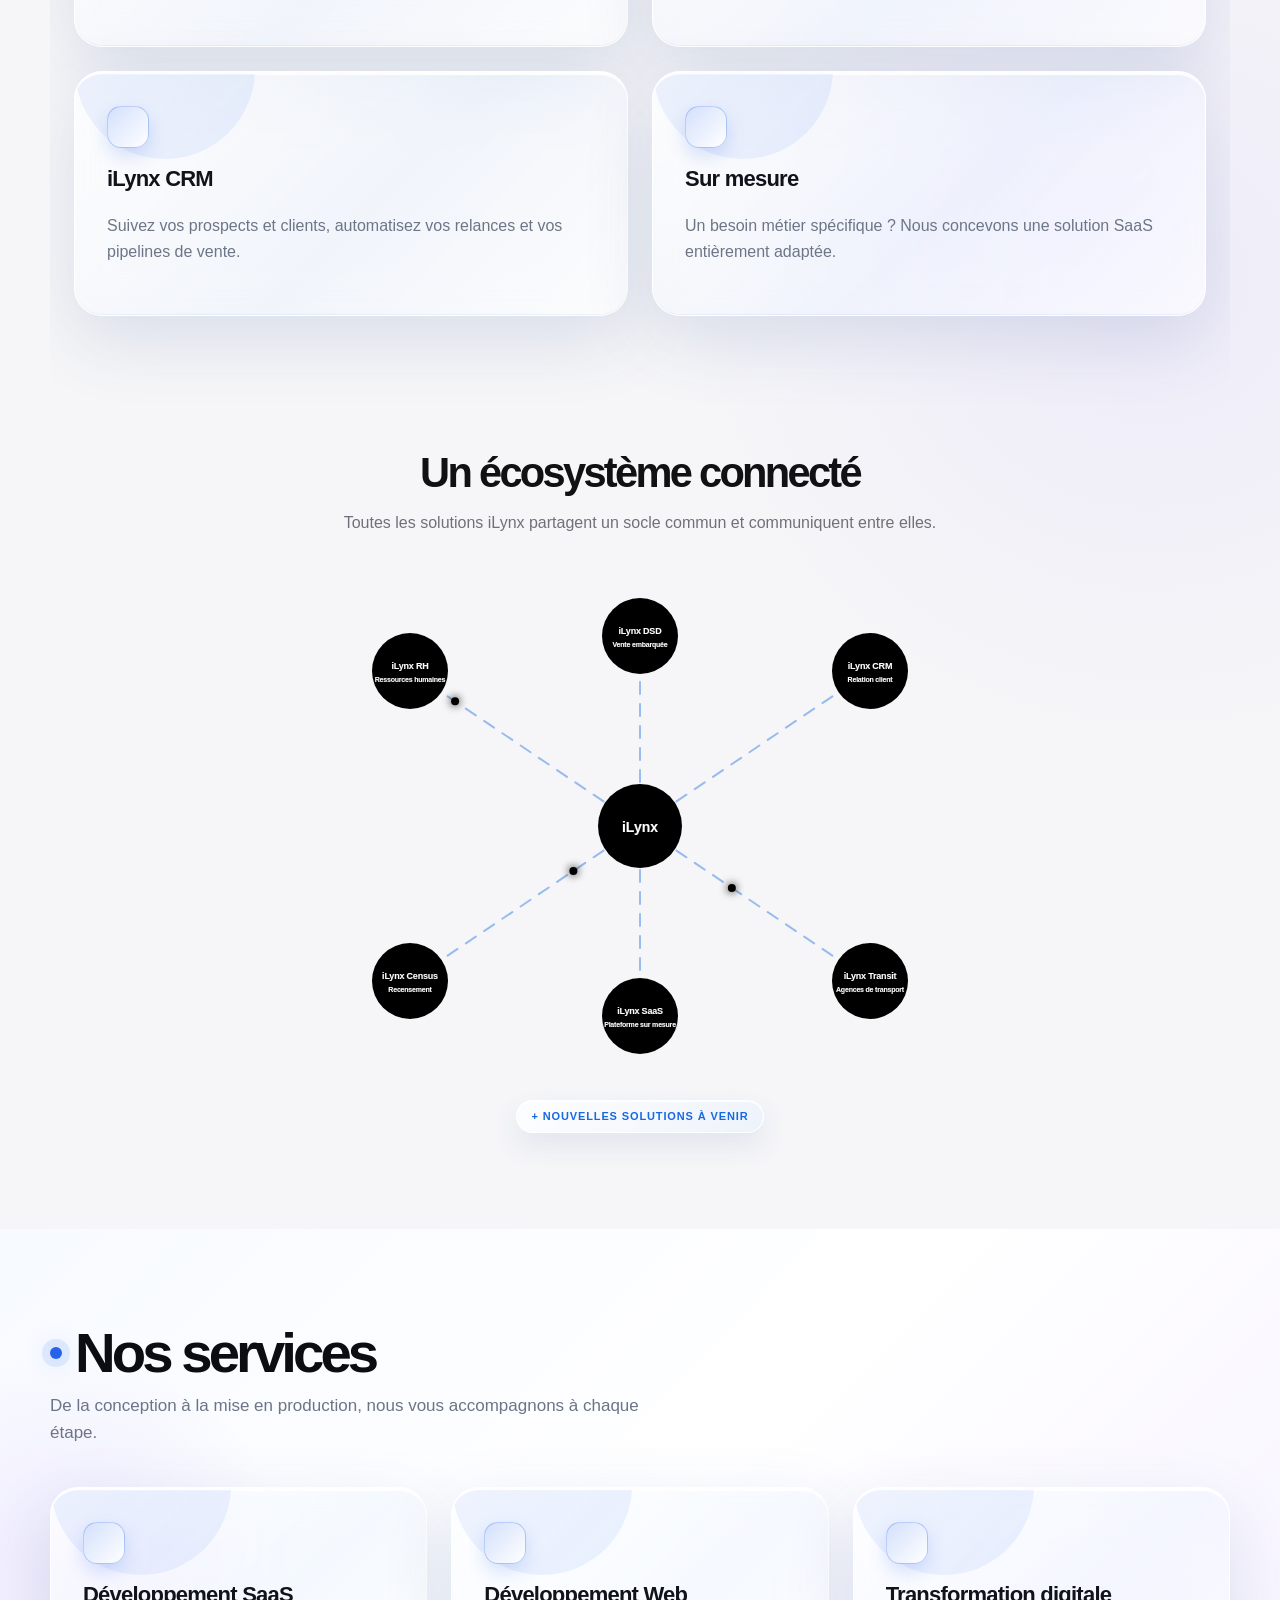
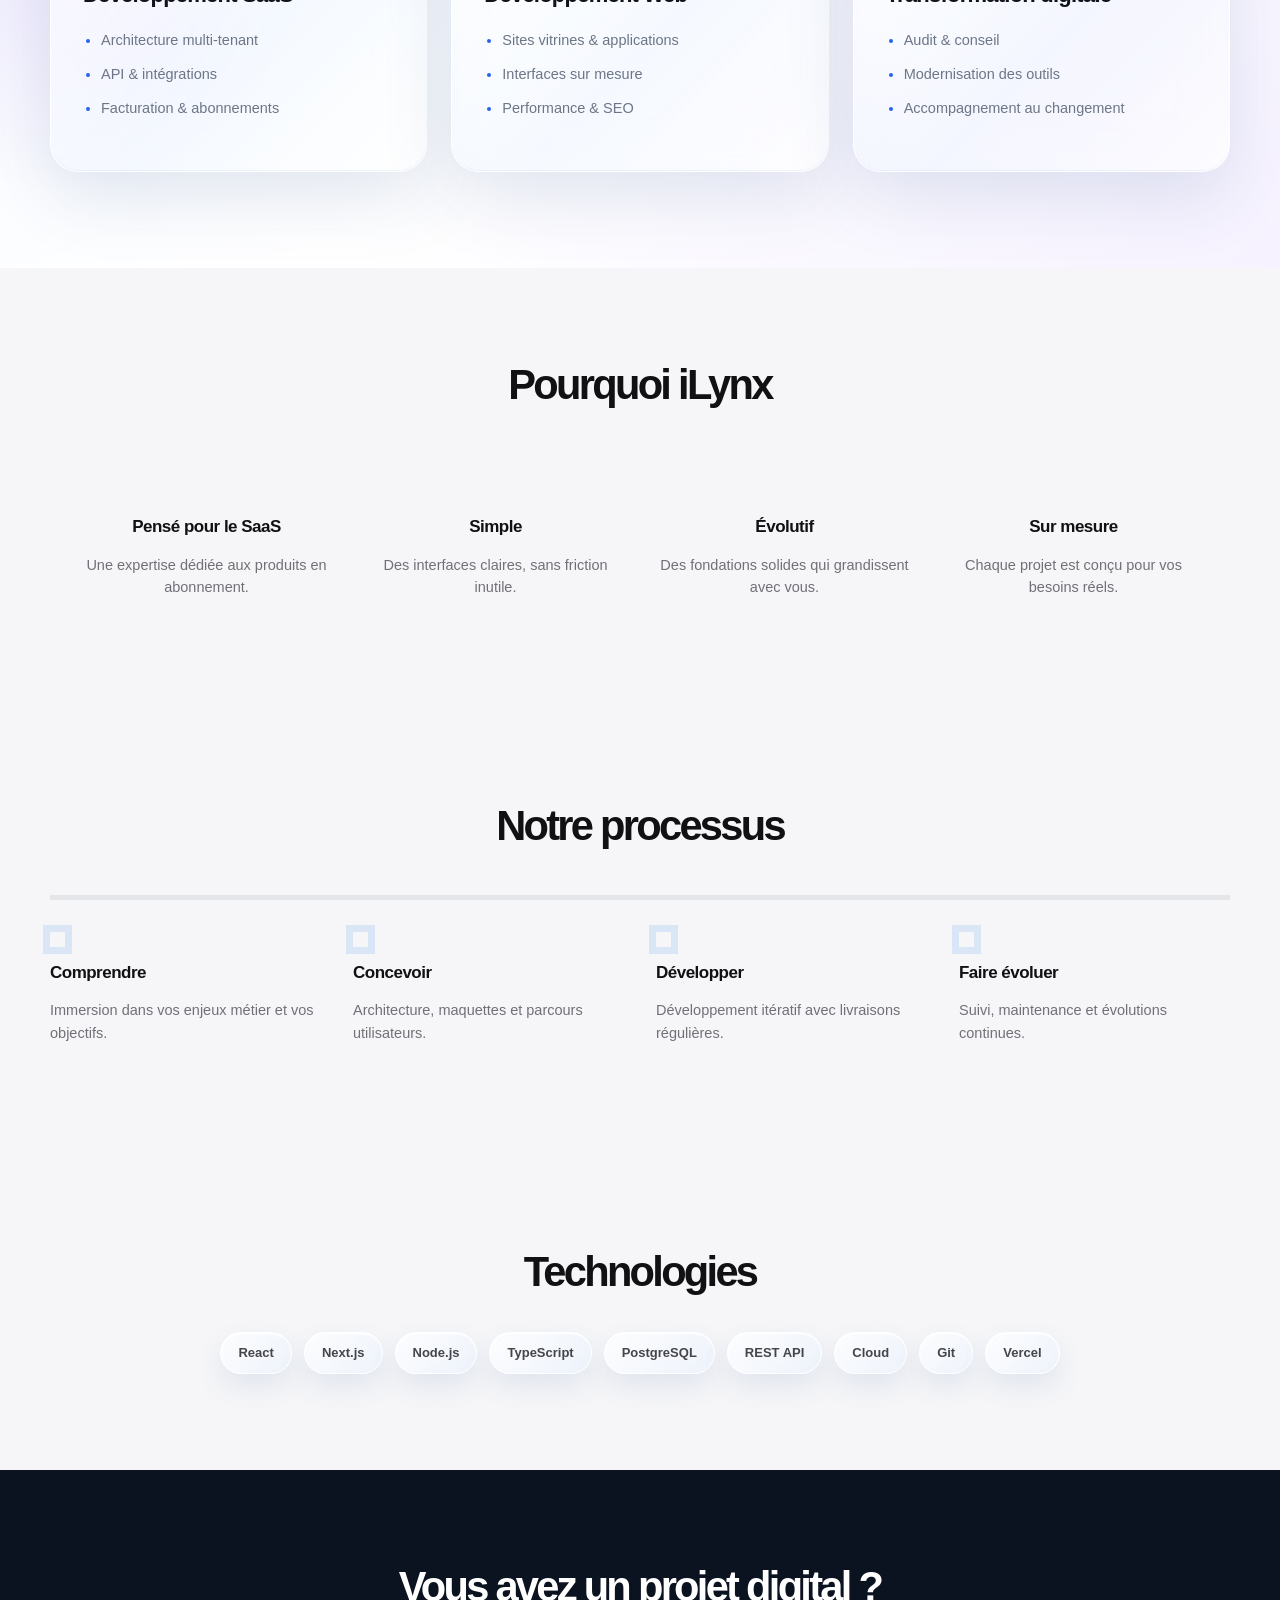
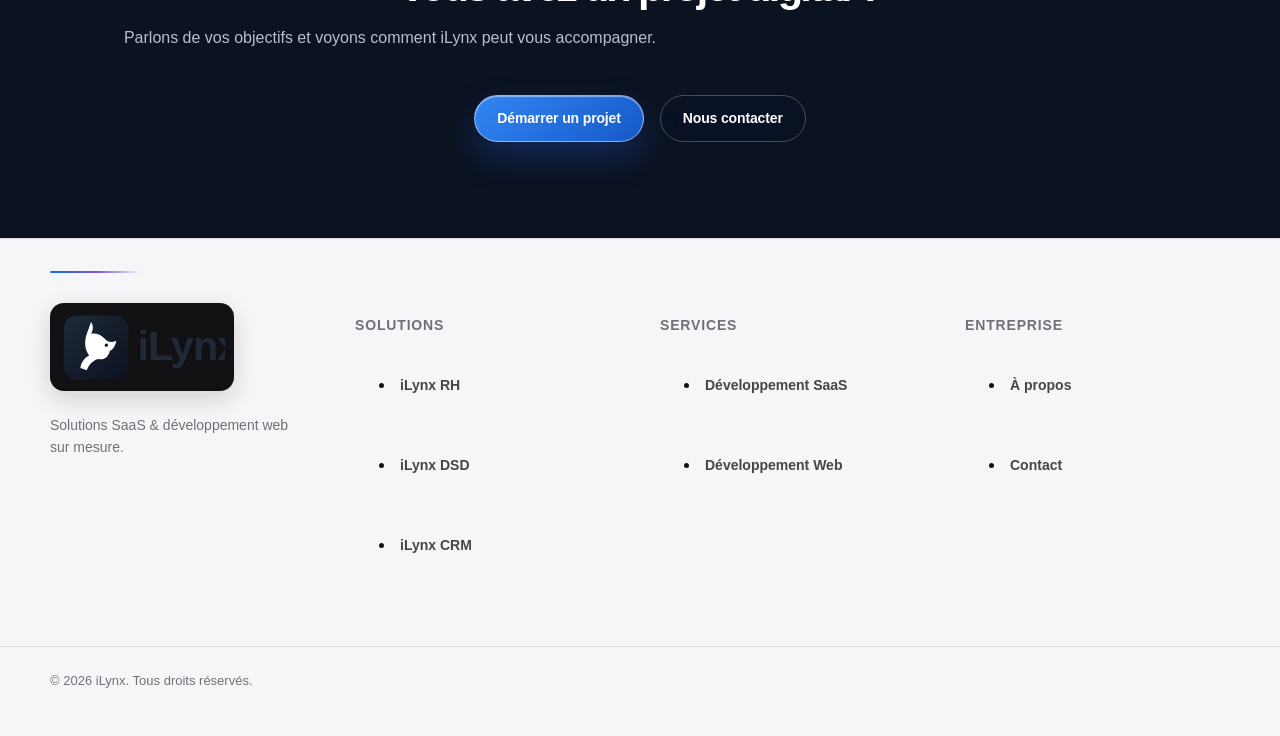
==== commit 6999fb1d: "Add files via upload" ====
--- a/index.html
+++ b/index.html
@@ -57,8 +57,8 @@
     <div class="offer-stage" aria-label="Choisissez votre parcours">
       <div class="offer-stage__orbit offer-stage__orbit--outer"></div><div class="offer-stage__orbit offer-stage__orbit--inner"></div>
       <div class="offer-center"><img src="assets/ilynx-logo.svg" alt="iLynx" class="offer-center__logo"><small>Votre partenaire digital</small></div>
-      <a class="offer-card offer-card--saas" href="solutions.html"><span class="offer-card__brand"><img src="assets/iLynx-logo-light.png" alt="iLynx"></span><span class="offer-card__icon">✦</span><strong>Choisir une solution SaaS</strong><small>Des outils prêts à accélérer votre activité</small><b>Voir les solutions&nbsp; ↗</b></a>
-      <a class="offer-card offer-card--custom" href="contact.html"><span class="offer-card__icon">⌘</span><strong>Créer mon application</strong><small>Une plateforme pensée pour votre métier</small><b>Parler de mon projet&nbsp; ↗</b></a>
+      <a class="offer-card offer-card--saas" href="solutions.html"><span class="offer-card__brand"><img src="assets/iLynx-logo-light.png" alt="iLynx"></span><span class="offer-card__icon">✦</span><strong>Une solution prête à l’emploi</strong><small>Choisissez l’outil iLynx adapté à votre activité et démarrez plus rapidement.</small><span class="offer-card__step">1. Découvrir &nbsp;→&nbsp; 2. Choisir &nbsp;→&nbsp; 3. Démarrer</span><b>Voir nos solutions SaaS&nbsp; ↗</b></a>
+      <a class="offer-card offer-card--custom" href="contact.html"><span class="offer-card__icon">⌘</span><strong>Votre application sur mesure</strong><small>Décrivez votre besoin. Nous concevons, développons et faisons évoluer votre solution.</small><span class="offer-card__step">1. Échanger &nbsp;→&nbsp; 2. Concevoir &nbsp;→&nbsp; 3. Développer</span><b>Parler à un conseiller&nbsp; ↗</b></a>
     </div>
   </div>
 </section>
--- a/assets/styles.css
+++ b/assets/styles.css
@@ -1031,3 +1031,67 @@
   .hero::after { animation: none !important; }
   .card::after, .offer-card::after, .solutions-showcase .card::after, .services-showcase .card::after { display: none; }
 }
+
+/* ===== Correction logo lisibilité + navigation mobile ===== */
+.offer-center { overflow: hidden; color: #111318; background: rgba(255,255,255,.72); }
+.offer-center__logo { display: block; width: 112px; height: auto; max-width: 88%; object-fit: contain; }
+.offer-center small { color: #586274; }
+.brand-logo-frame { width: 238px; height: 76px; padding: 0; overflow: hidden; }
+.brand-logo-frame img { width: 100%; height: 100%; max-width: none; padding: 0; object-fit: contain; transform: scale(1.42); transform-origin: center; }
+.site-header__inner { min-width: 0; max-width: 100%; overflow: visible; }
+.site-header .container { max-width: 100%; }
+@media (max-width: 767px) {
+  .site-header__inner { width: calc(100% - 20px); height: 70px; }
+  .brand-logo-frame { width: 210px; height: 70px; }
+  .brand-logo-frame img { transform: scale(1.42); }
+  .hero__grid { width: 100%; max-width: 100%; overflow: hidden; }
+  .offer-stage { width: min(100%, 360px); max-width: 100%; min-height: 430px; margin-inline: auto; transform: none; overflow: hidden; }
+  .offer-stage__orbit--outer { width: 330px; height: 330px; }
+  .offer-stage__orbit--inner { width: 220px; height: 220px; }
+  .offer-card { width: 142px; min-height: 142px; padding: 13px; border-radius: 18px; }
+  .offer-card--saas { left: 0; }
+  .offer-card--custom { right: 0; }
+  .offer-card strong { font-size: 12px; }
+  .offer-card small { font-size: 9px; }
+  .offer-card b { font-size: 9px; }
+  .offer-center { width: 100px; height: 100px; border-radius: 28px; }
+  .offer-center__logo { width: 86px; }
+  .offer-center small { font-size: 8px; }
+  .hero, .hero__grid, main { overflow-x: hidden; }
+  body { overflow-x: hidden; }
+}
+
+/* ===== Correctif final : header propre + carte SaaS noire ===== */
+.site-header__inner { display: flex; flex-wrap: nowrap; align-items: center; gap: 14px; }
+.brand-lockup { flex: 0 0 auto; }
+.top-nav { flex: 1 1 auto; min-width: 0; flex-wrap: nowrap; white-space: nowrap; justify-content: center; }
+.top-nav__link { flex: 0 0 auto; white-space: nowrap; }
+.header-cta { flex: 0 0 auto; white-space: nowrap; }
+.menu-toggle { flex: 0 0 42px; width: 42px; height: 42px; }
+.offer-card--saas {
+  color: #fff;
+  background: linear-gradient(145deg, #07090d 0%, #121722 58%, #1d2d49 100%);
+  border-color: rgba(255,255,255,.2);
+  box-shadow: inset 0 1px 1px rgba(255,255,255,.16), 0 22px 50px rgba(15,23,42,.28);
+}
+.offer-card--saas:hover { color: #fff; background: linear-gradient(145deg, #0b0d12, #17233a 65%, #244777); }
+.offer-card--saas small { color: #c7d1df; }
+.offer-card--saas b { color: #8dc0ff; }
+.offer-card__brand { width: 100%; height: 42px; display: flex; align-items: center; justify-content: flex-start; margin: -2px 0 10px; overflow: hidden; border-radius: 10px; background: #050608; }
+.offer-card__brand img { width: 132px; height: 42px; max-width: none; object-fit: contain; transform: scale(1.16); transform-origin: left center; }
+.offer-card--saas .offer-card__icon { width: 30px; height: 30px; margin-bottom: 10px; color: #fff; background: linear-gradient(135deg, #246cf0, #7539c5); }
+@media (max-width: 1120px) and (min-width: 768px) {
+  .site-header__inner { gap: 8px; }
+  .brand-logo-frame { width: 190px; }
+  .top-nav__link { padding-inline: 7px; font-size: 11px; }
+  .header-cta { padding-inline: 10px; font-size: 11px; }
+}
+@media (max-width: 767px) {
+  .site-header__inner { width: calc(100% - 20px); gap: 8px; }
+  .brand-logo-frame { width: 170px; height: 62px; }
+  .brand-logo-frame img { transform: scale(1.48); }
+  .menu-toggle { margin-left: auto; display: inline-flex; }
+  .offer-card--saas { min-height: 160px; }
+  .offer-card__brand { height: 34px; margin-bottom: 7px; }
+  .offer-card__brand img { width: 112px; height: 34px; transform: scale(1.1); }
+}
